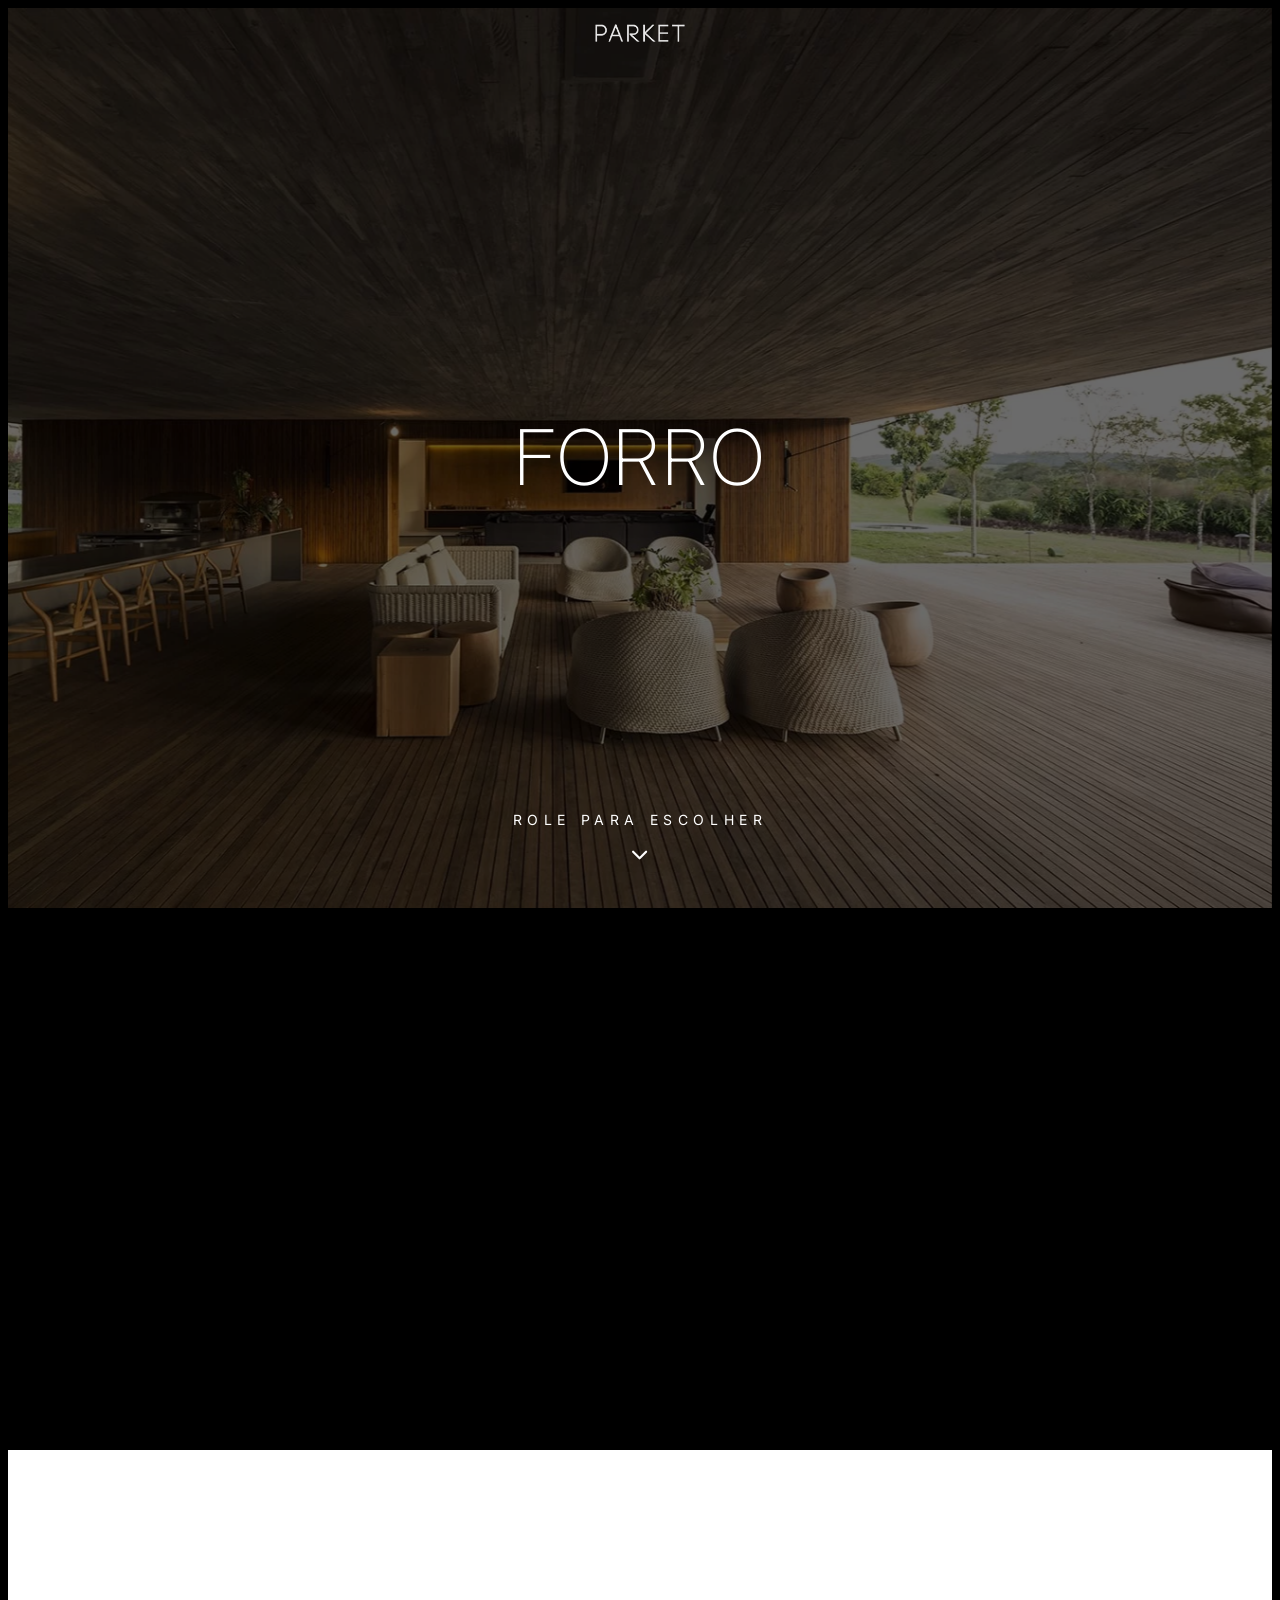
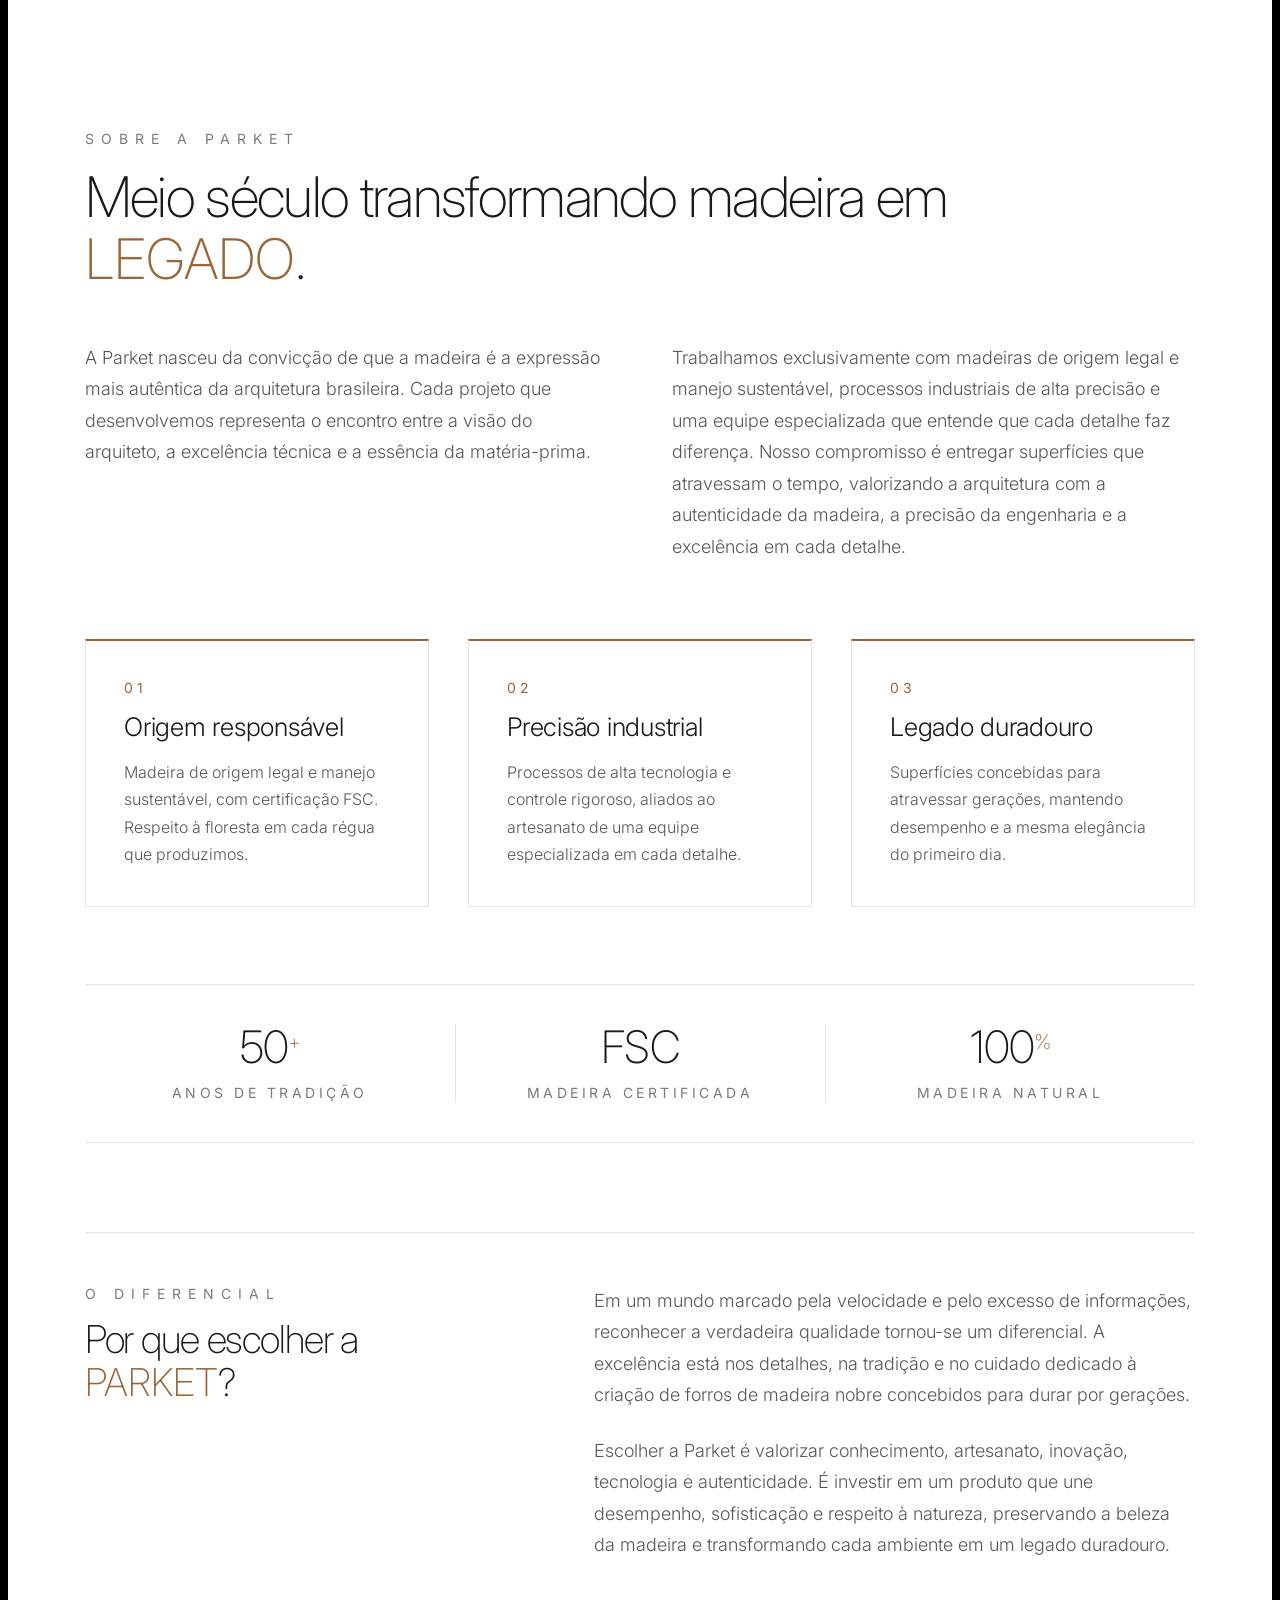
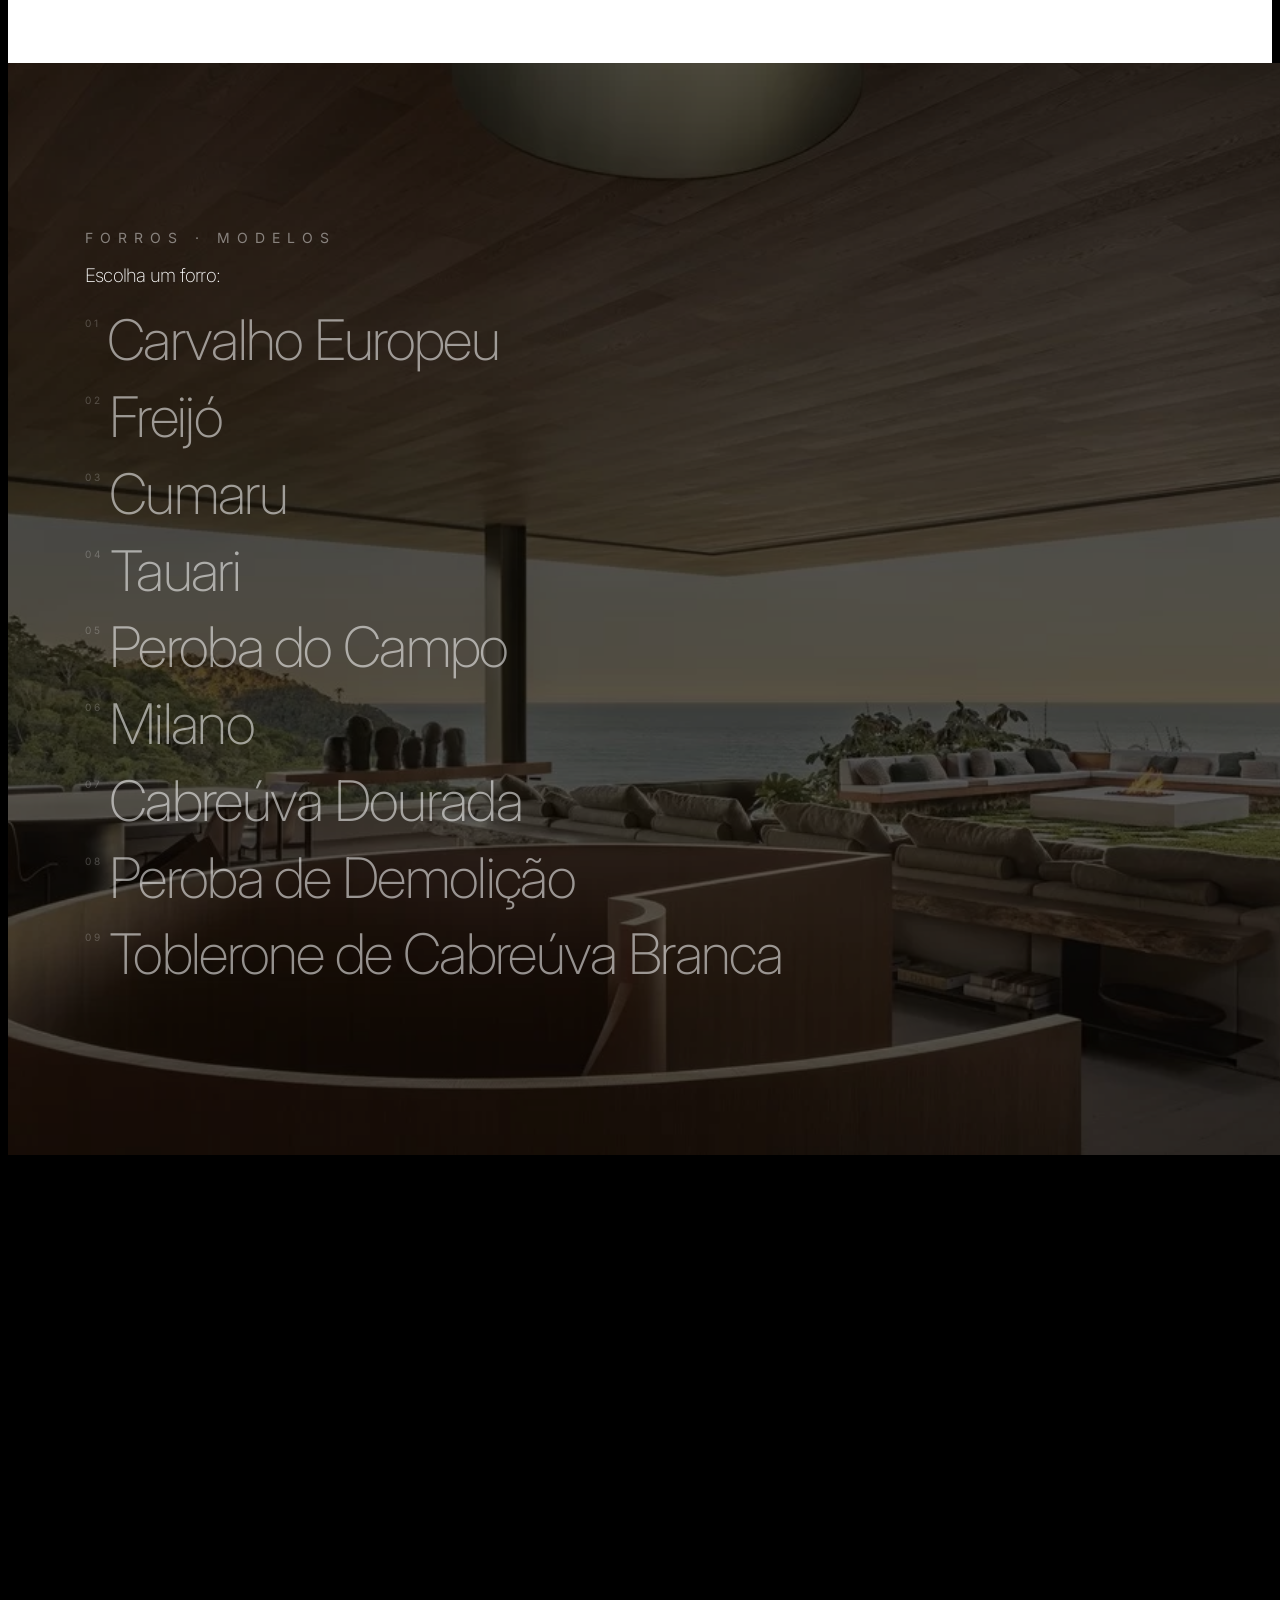
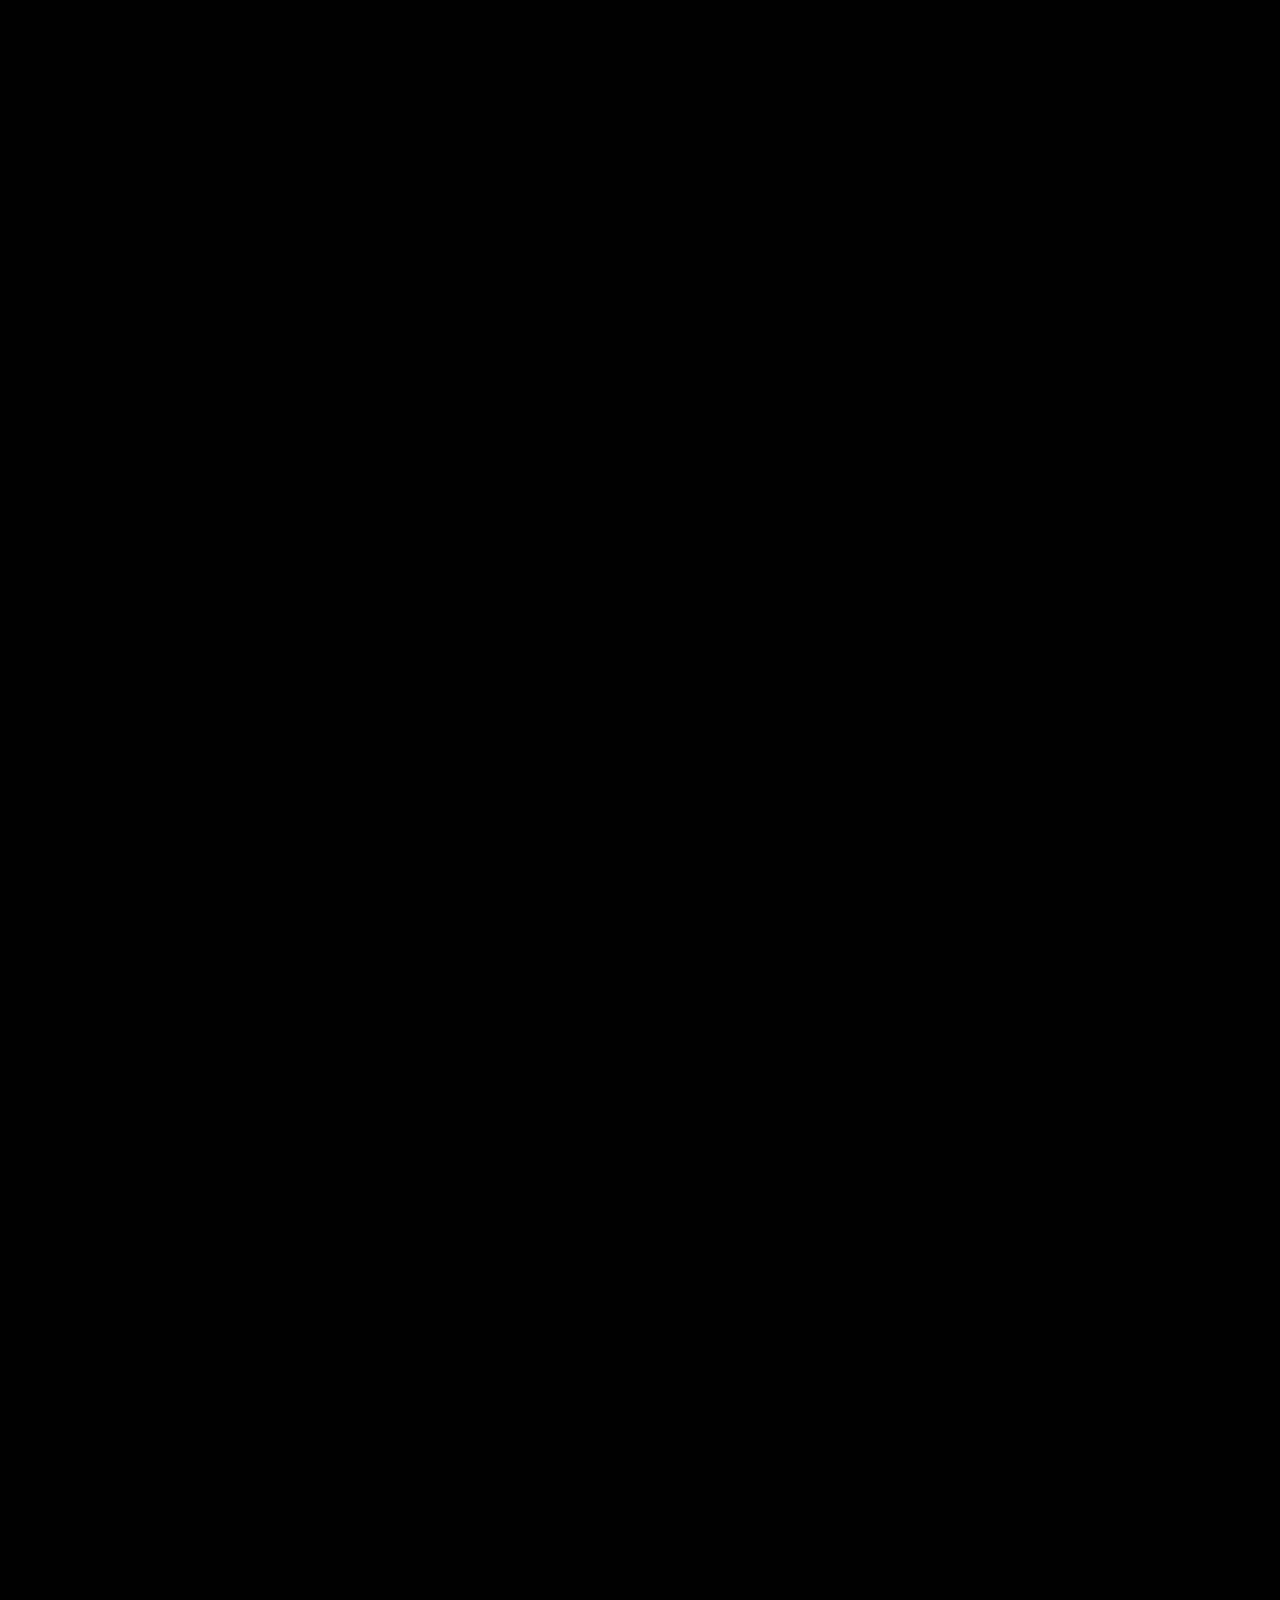
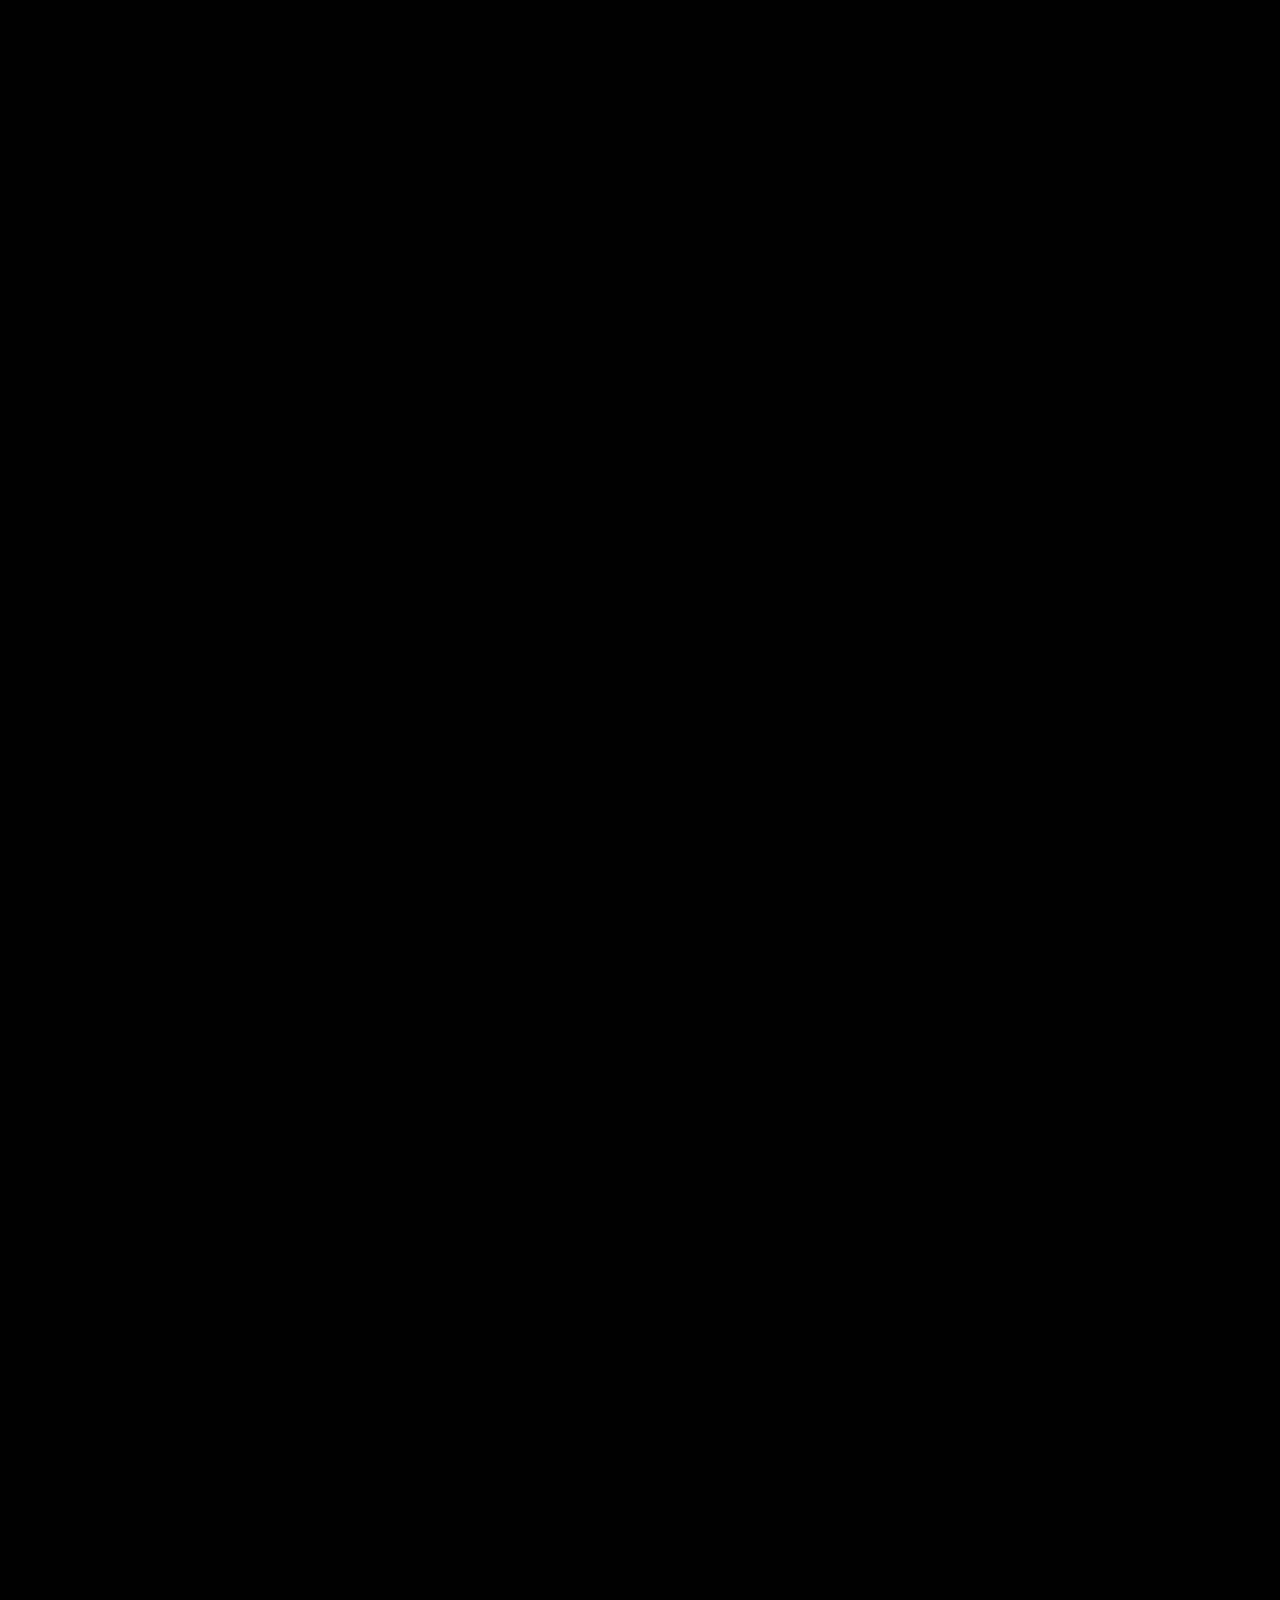
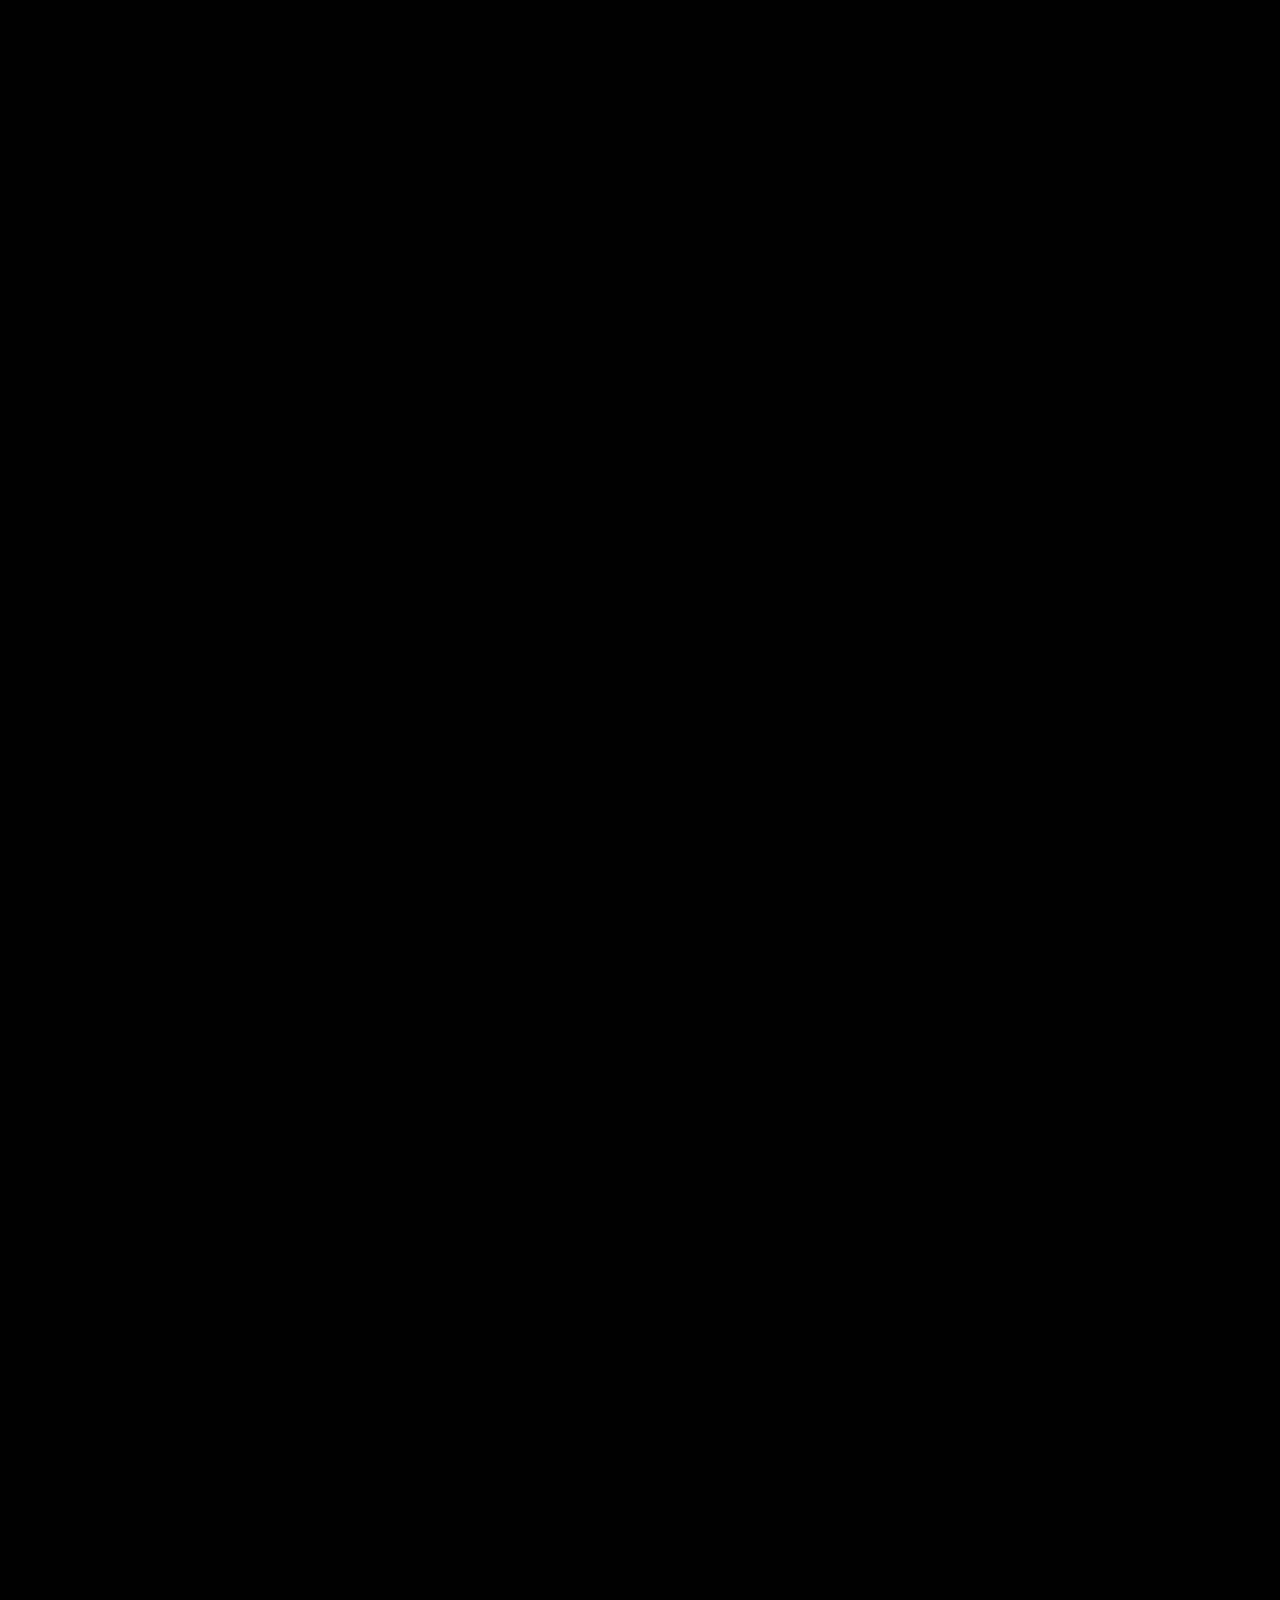
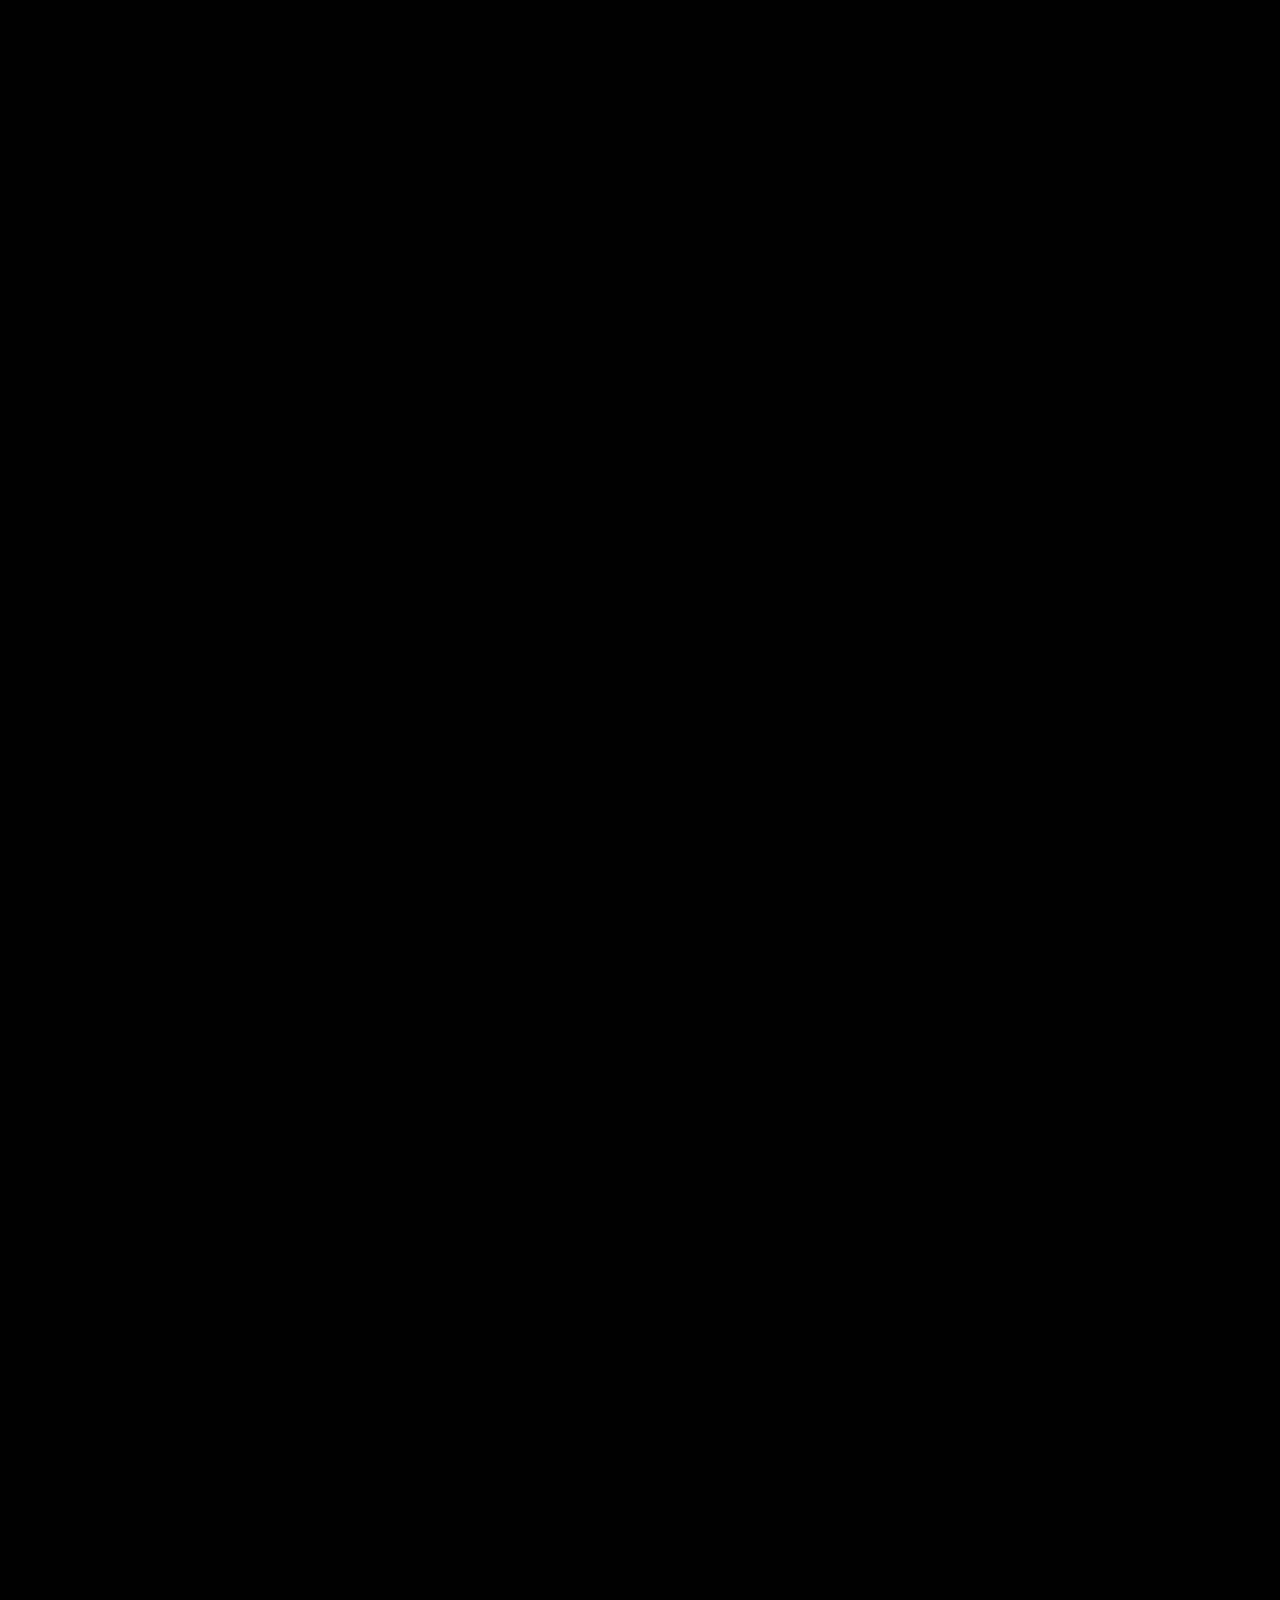
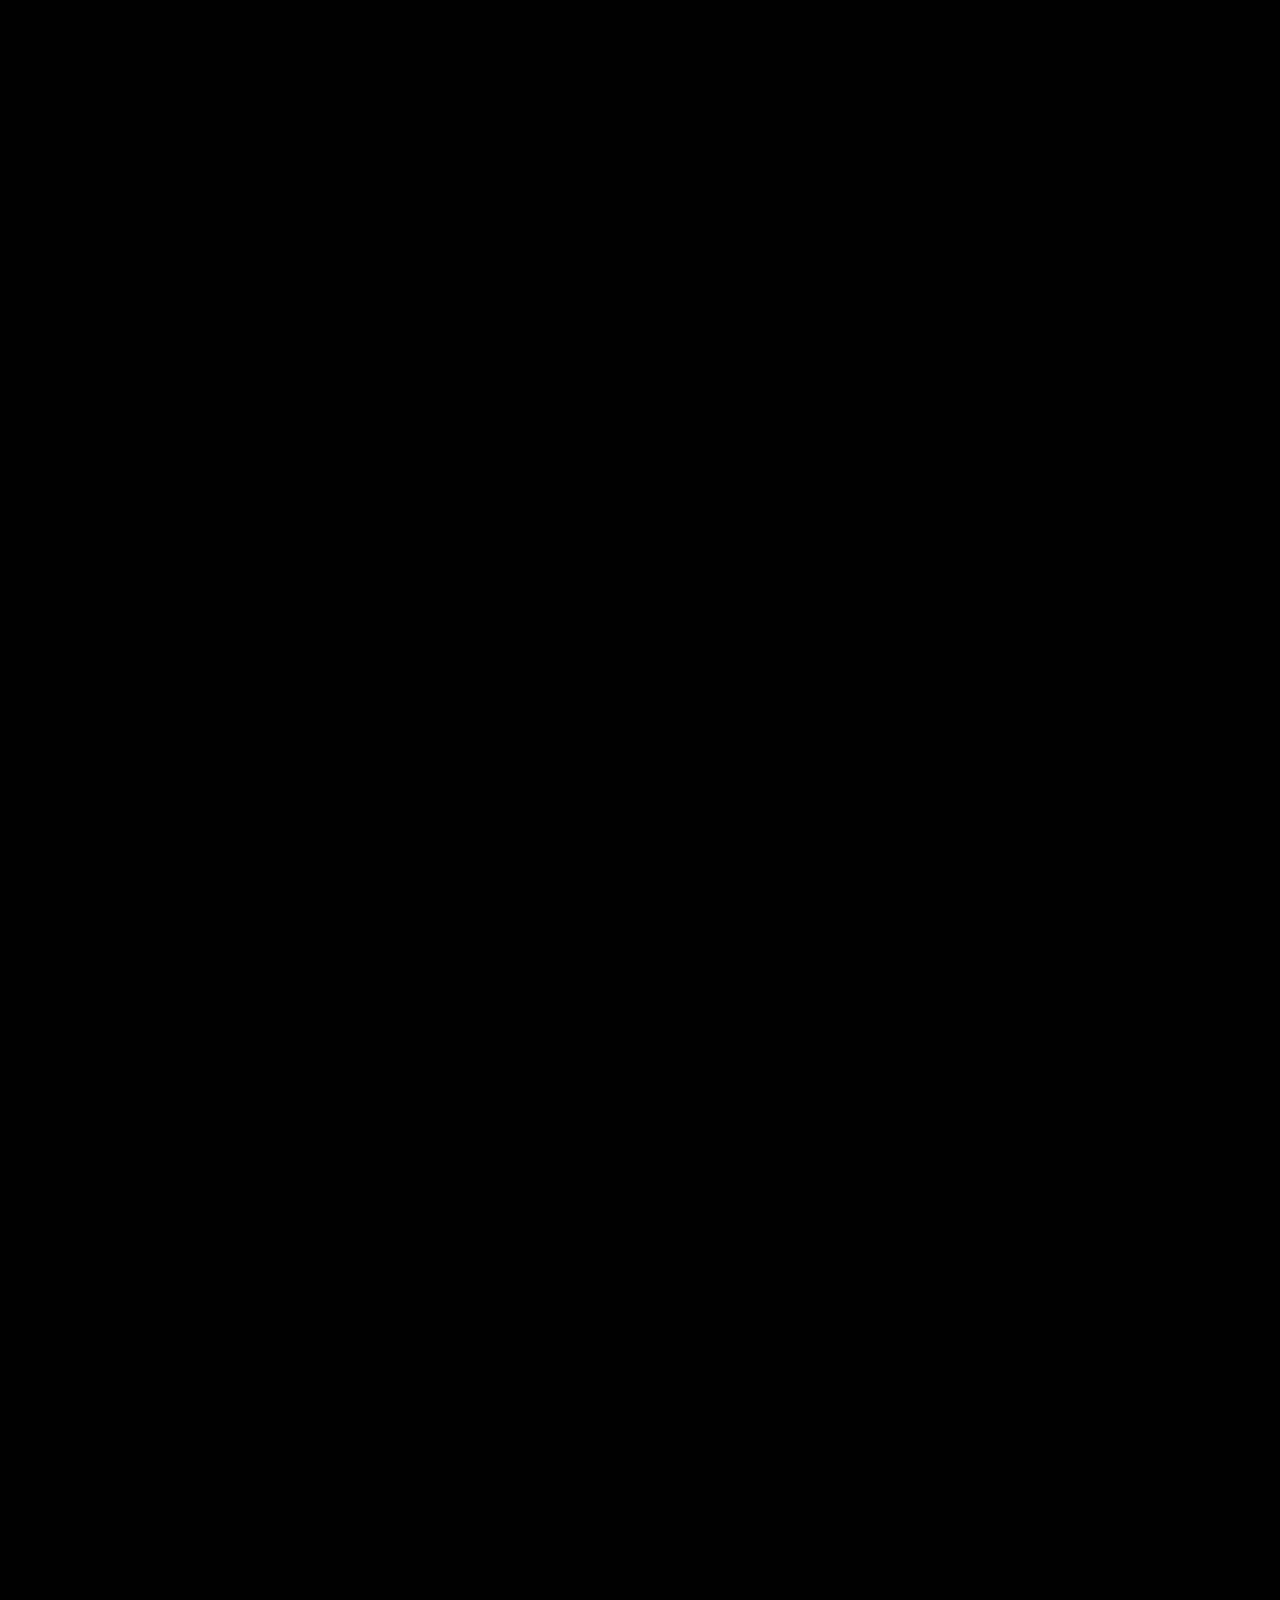
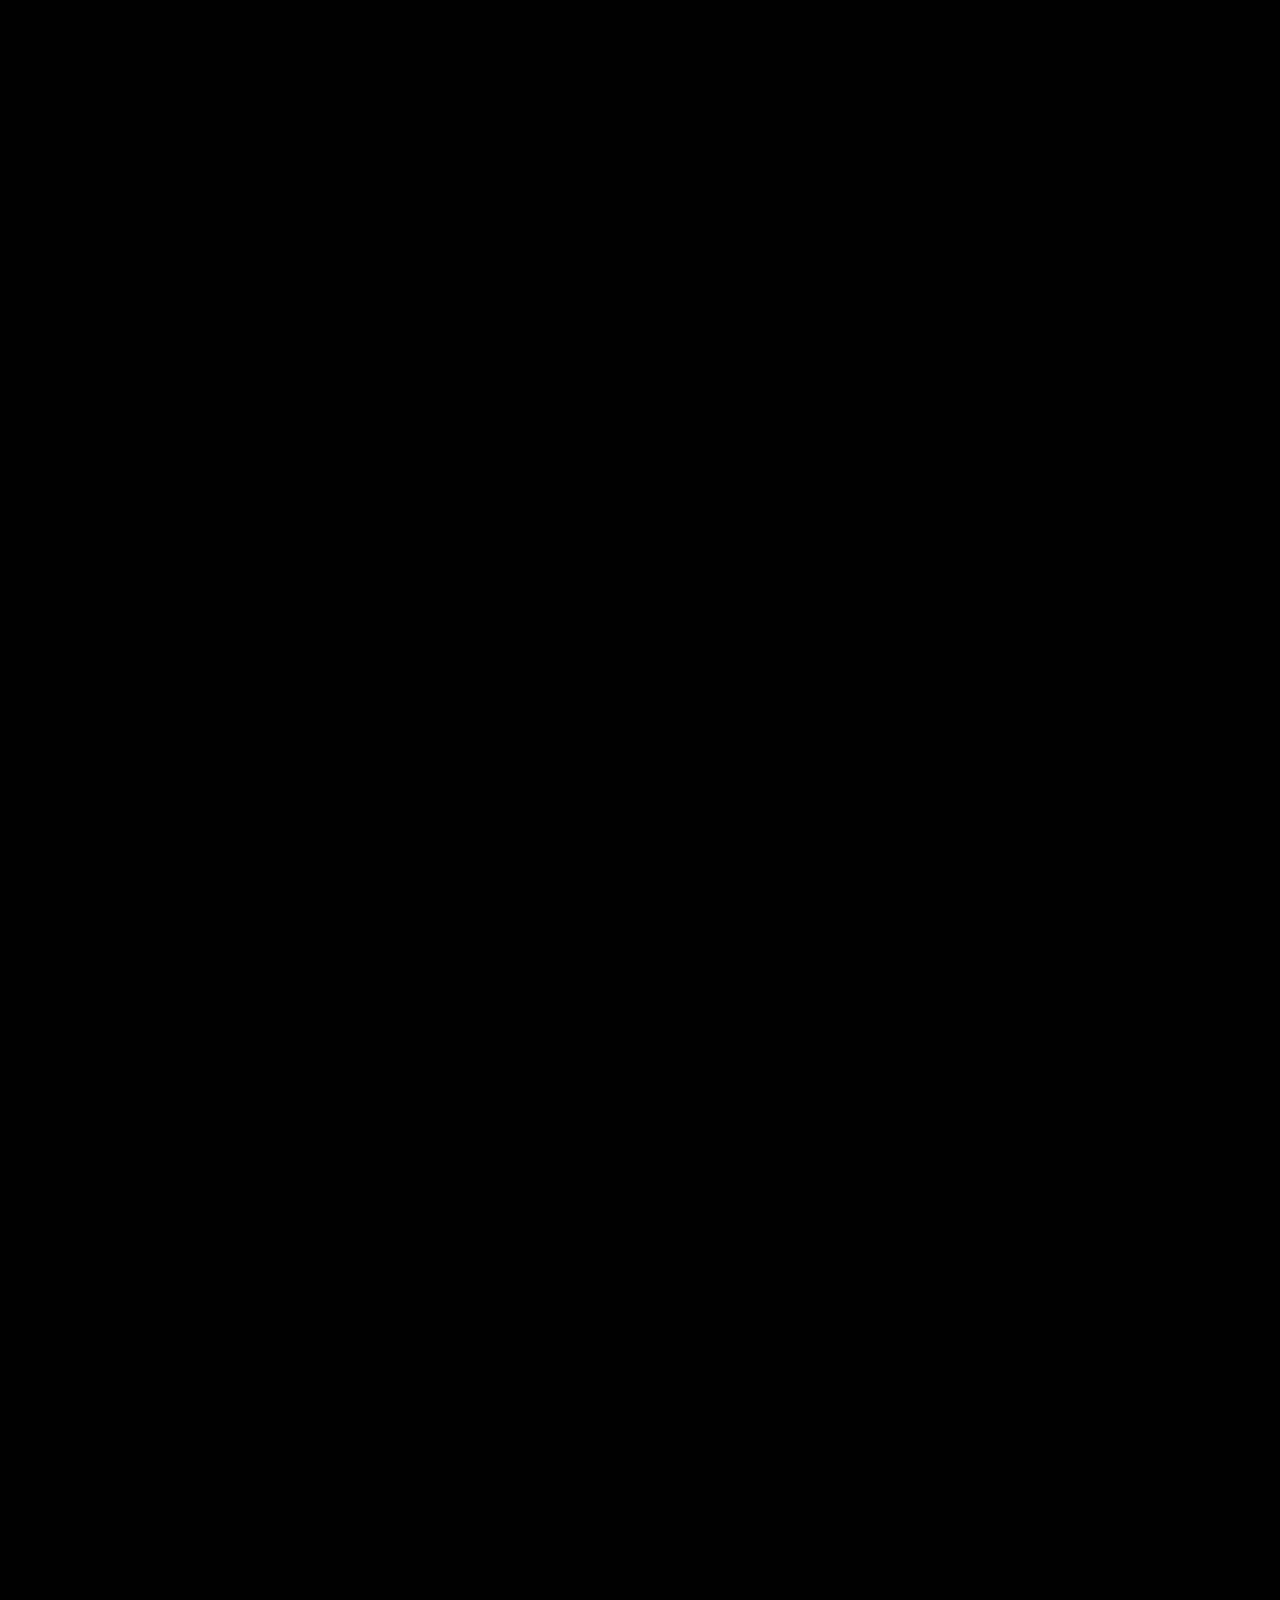
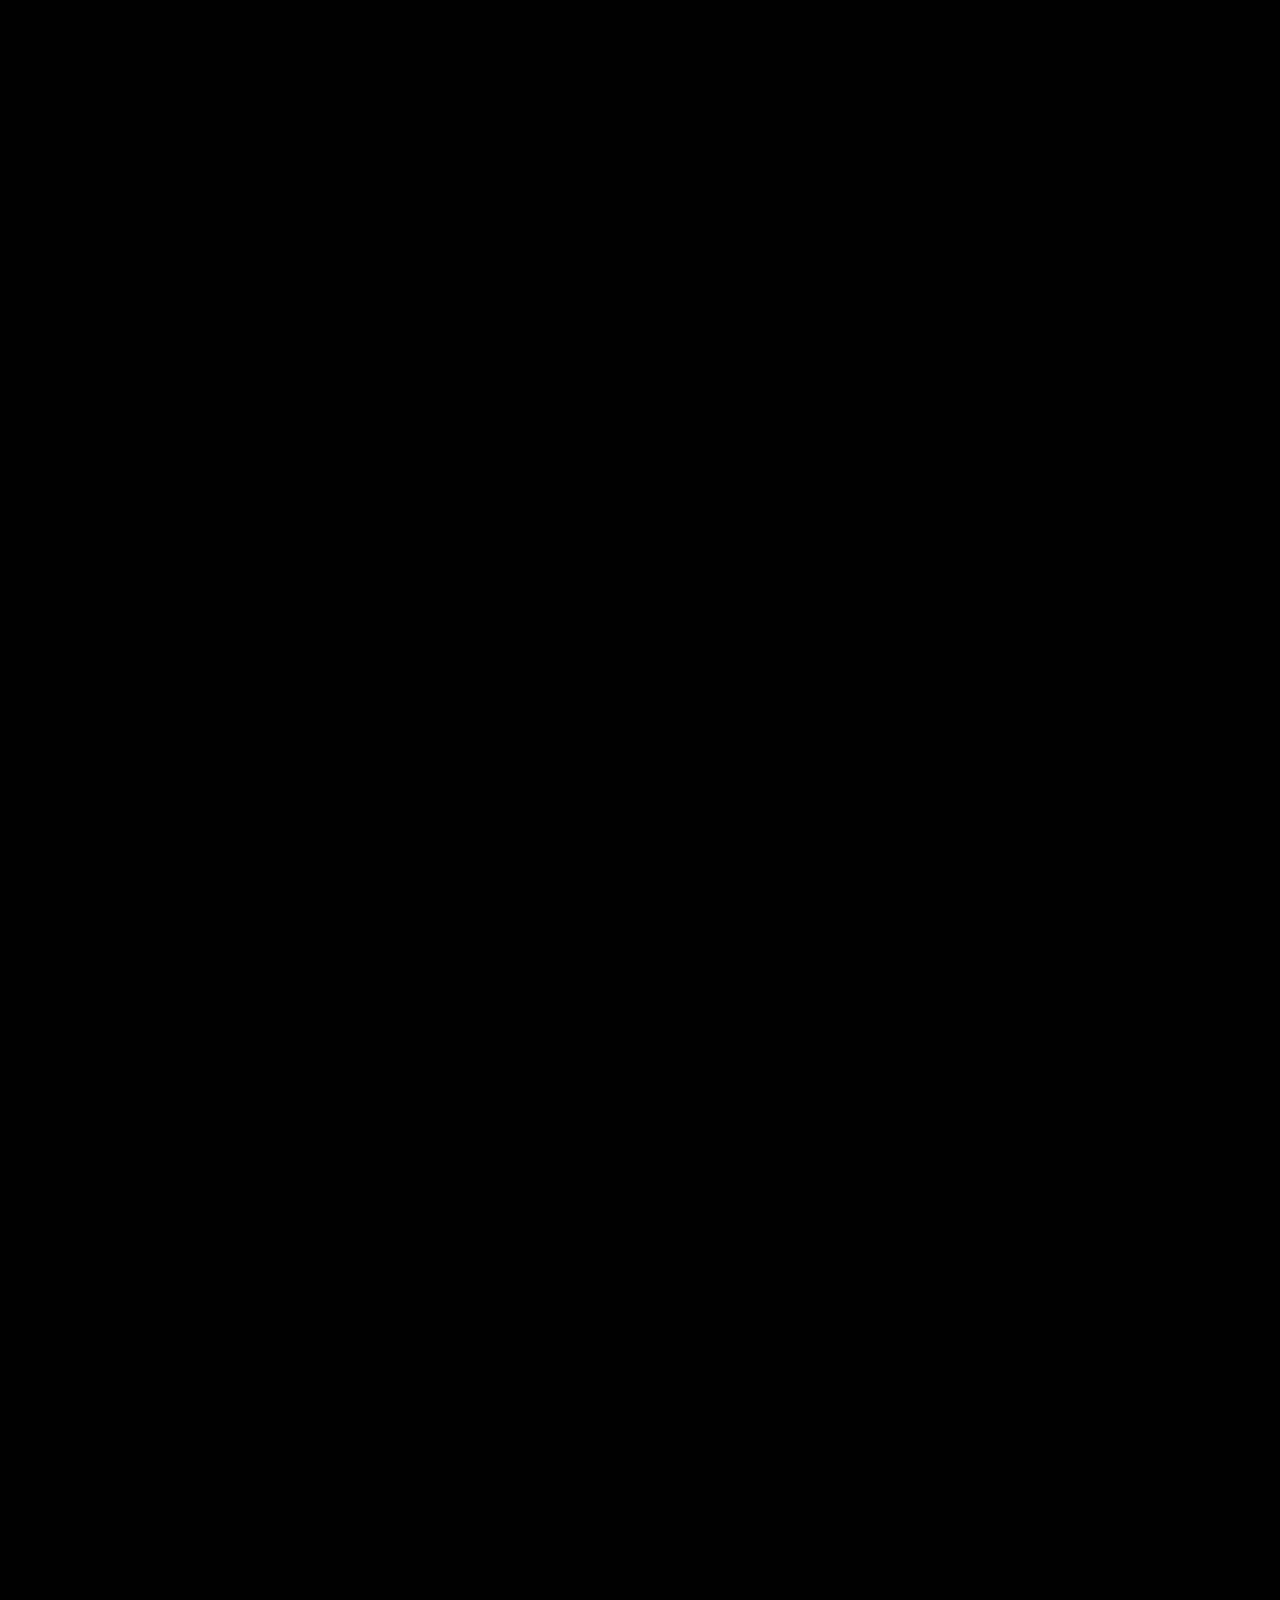
==== index.html @ ebd5cd4a "Destaque no fecho da seção de madeiras Envolve o parágrafo de fecho num bloco com fundo quente e fil" ====
<!DOCTYPE html>
<html class="dark" lang="pt-BR">

<head>
  <meta charset="utf-8">
  <meta content="width=device-width, initial-scale=1.0" name="viewport">
  <title>Parket — Forros</title>
  <link rel="preconnect" href="https://fonts.googleapis.com">
  <link rel="preconnect" href="https://fonts.gstatic.com" crossorigin>

  <link rel="preload" as="image" href="autoload/Hero.webp" fetchpriority="high">
  <script src="https://cdn.tailwindcss.com?plugins=forms,container-queries"></script>
  <link href="https://fonts.googleapis.com/css2?family=Inter:wght@200;300;400;500;600&family=Material+Symbols+Outlined:opsz,wght,FILL,GRAD@24,400,0,0&icon_names=arrow_back,arrow_upward,chevron_left,chevron_right,close,search&display=swap" rel="stylesheet">
  <script src="assets/js/components.js"></script>
  <parket-seo is-main></parket-seo>
  <script>
    tailwind.config = {
      darkMode: "class",
      theme: {
        extend: {
          borderRadius: { "DEFAULT": "0", "lg": "0", "xl": "0", "full": "9999px" },
          colors: { "surface": "#131313", "background": "#000000", "primary": "#ffffff" },
          fontFamily: { "headline": ["Inter"], "body": ["Inter"], "label": ["Inter"] }
        }
      }
    }
  </script>
  <link rel="stylesheet" href="catalogo.css?v=4">
  <link rel="stylesheet" href="index.css?v=47">
</head>

<body class="antialiased selection:bg-white selection:text-black">

  <parket-nav return-url="index.html" return-text=""></parket-nav>

  <!-- Nav bar fixa transparente -->
  <header class="topbar">

    <a href="#" class="topbar-logo-link" aria-label="Parket">
      <img decoding="async" src="logo-parket.webp" alt="Parket" class="topbar-logo">
    </a>
  </header>

  <!-- Menu de coleções (aberto pelo hambúrguer) -->


  <!-- Side index (right) -->
  <nav id="side-index" class="side-index" aria-label="Índice"></nav>

  <!-- Floating actions -->
  <button id="back-to-top" class="floating-action" type="button" aria-label="Voltar ao topo">
    <span class="material-symbols-outlined">arrow_upward</span>
  </button>

  <!-- ─── HERO · imagem full-bleed que desliza para o lado revelando o título ─── -->
  <section id="hero-viewport" class="hero-split">
    <div id="hero-sticky">
      <div id="hero-bg" class="hero-media" style="background-image: url('autoload/Hero.webp');"></div>
      <span class="hero-wordmark" aria-hidden="true">forro</span>
      <div id="hero-content" class="hero-copy">
        <span class="hero-eyebrow">Coleção 2026</span>
        <h1 class="hero-title">A madeira que<br>atravessa <span class="accent">gerações</span>.</h1>
      </div>
      <div class="hero-scroll-hint">
        <span class="hero-scroll-label">Role para escolher</span>
        <span class="hero-scroll-arrow" aria-hidden="true">
          <svg viewBox="0 0 24 24"><path d="M6 9l6 6 6-6" /></svg>
        </span>
      </div>
    </div>
  </section>

  <!-- ══════════ SOBRE + PORQUE · seção única sobre o tronco (anéis) ══════════ -->
  <section id="sobre" aria-label="Sobre a Parket">
    <div class="sobre-wrap">

      <header class="sobre-head fade">
        <span class="eyebrow">Sobre a Parket</span>
        <h2 class="sobre-title">
          Meio século transformando madeira em <span class="accent">legado</span>.
        </h2>
      </header>

      <div class="sobre-intro">
        <p class="corpo-text fade">
          A Parket nasceu da convicção de que a madeira é a expressão mais autêntica da arquitetura brasileira.
          Cada projeto que desenvolvemos representa o encontro entre a visão do arquiteto, a excelência técnica
          e a essência da matéria-prima.
        </p>
        <p class="corpo-text fade">
          Trabalhamos exclusivamente com madeiras de origem legal e manejo sustentável, processos industriais de
          alta precisão e uma equipe especializada que entende que cada detalhe faz diferença. Nosso compromisso é entregar superfícies que atravessam o tempo, valorizando a arquitetura com a autenticidade da madeira, a precisão da engenharia e a excelência em cada detalhe.
        </p>
      </div>

      <div class="sobre-pilares">
        <article class="sobre-pilar fade">
          <span class="sobre-pilar-num">01</span>
          <h3 class="sobre-pilar-title">Origem responsável</h3>
          <p>Madeira de origem legal e manejo sustentável, com certificação FSC. Respeito à floresta em cada régua
            que produzimos.</p>
        </article>
        <article class="sobre-pilar fade" style="transition-delay:.08s">
          <span class="sobre-pilar-num">02</span>
          <h3 class="sobre-pilar-title">Precisão industrial</h3>
          <p>Processos de alta tecnologia e controle rigoroso, aliados ao artesanato de uma equipe especializada
            em cada detalhe.</p>
        </article>
        <article class="sobre-pilar fade" style="transition-delay:.16s">
          <span class="sobre-pilar-num">03</span>
          <h3 class="sobre-pilar-title">Legado duradouro</h3>
          <p>Superfícies concebidas para atravessar gerações, mantendo desempenho e a mesma elegância do
            primeiro dia.</p>
        </article>
      </div>

      <div class="sobre-stats fade" role="list">
        <div class="stat" role="listitem">
          <span class="stat-num">50<sup>+</sup></span>
          <span class="stat-label">anos de tradição</span>
        </div>
        <div class="stat" role="listitem">
          <span class="stat-num">FSC</span>
          <span class="stat-label">madeira certificada</span>
        </div>
        <div class="stat" role="listitem">
          <span class="stat-num">100<sup>%</sup></span>
          <span class="stat-label">madeira natural</span>
        </div>
      </div>

      <div class="porque-block">
        <div class="porque-head fade">
          <span class="eyebrow">O diferencial</span>
          <h2 class="porque-title">
            Por que escolher a <span translate="no" class="notranslate accent">Parket</span>?
          </h2>
        </div>
        <div class="porque-body">
          <p class="corpo-text fade">
            Em um mundo marcado pela velocidade e pelo excesso de informações, reconhecer a verdadeira qualidade
            tornou-se um diferencial. A excelência está nos detalhes, na tradição e no cuidado dedicado à criação
            de forros de madeira nobre concebidos para durar por gerações.
          </p>
          <p class="corpo-text fade" style="transition-delay:.08s">
            Escolher a <span translate="no" class="notranslate">Parket</span> é valorizar conhecimento, artesanato,
            inovação, tecnologia e autenticidade. É investir em um produto que une desempenho, sofisticação e respeito
            à natureza, preservando a beleza da madeira e transformando cada ambiente em um legado duradouro.
          </p>
        </div>
      </div>

    </div>
  </section>

  <!-- ─── ARVORE ─── -->

  <!-- ─── ESCOLHA UM PRODUTO ─── -->
  <section id="products-index" class="index-block">
    <div class="w-full max-w-screen-xl mx-auto">
      <span class="eyebrow block mb-10 fade-up">Índice</span>
      <h2 class="display-title text-[clamp(1.5rem,3vw,2.4rem)] mb-14 text-white/70 fade-up"
        style="transition-delay: 0.05s">
        Escolha um produto:
      </h2>
      <nav id="products-nav" class="index-list fade-up" style="transition-delay: 0.12s"></nav>
    </div>
  </section>

  <!-- ─── PRODUCT SECTIONS (injected) ─── -->
  <main id="products" class="relative z-10 bg-black"></main>
  <!-- ─── MADEIRAS · forro em madeira natural (régua 3D fechada e girável) ─── -->
  <section id="madeiras-tipos" data-screen-label="Madeira natural">
    <div class="mtipos-inner">
      <!-- topo: título + intro à esquerda, régua 3D à direita -->
      <div class="mtipos-top">
        <div class="mtipos-copy">
          <header class="mtipos-head fade-up">
            <span class="mtipos-eyebrow">Sobre as madeiras</span>
            <h2 class="mtipos-title">Forro em madeira natural
              <span class="mtipos-sub">A madeira como ela é</span>
            </h2>
          </header>

          <div class="mtipos-intro">
            <p class="fade-up">Nossos forros são feitos de madeira natural, em réguas de peça única. Nada de lâminas
              impressas ou revestimentos que imitam a madeira: o que se vê no teto é a própria árvore, com o desenho
              que ela levou décadas para formar.</p>
            <p class="fade-up" style="transition-delay:.06s">Além da beleza e da sensação de aconchego que a madeira
              proporciona, o forro é um elemento técnico da construção. Espécie, dimensão, acabamento e o modo de
              fixação são escolhidos junto com o projeto, para que o teto se comporte bem ao longo dos anos.</p>
            <p class="mtipos-lead fade-up" style="transition-delay:.12s">Uma só matéria-prima, trabalhada com precisão
              do corte à instalação.</p>
          </div>
        </div>

        <!-- régua 3D reaproveitada: fechada e arrastável com o mouse -->
        <div class="mtipos-3d fade-up">
          <div class="mtipos-stage" data-floor3d>
            <!-- Peça única, cuboide fechado. -->
            <div class="mtipos-stack" data-floor3d-stack>
              <div class="floor-face floor-top"></div>
              <div class="floor-face floor-bottom"></div>
              <div class="floor-face floor-edge floor-edge-f"></div>
              <div class="floor-face floor-edge floor-edge-l"></div>
              <div class="floor-face floor-edge floor-edge-r"></div>
              <!-- borda traseira fechada: mesmo corte de compensado das outras laterais -->
              <div class="floor-face floor-edge floor-edge-b"></div>
            </div>
            <div class="mtipos-shadow" data-floor3d-shadow></div>
          </div>
          <p class="mtipos-3d-hint">
            <svg viewBox="0 0 40 12" aria-hidden="true">
              <path d="M6 6h28M6 6l4-4M6 6l4 4M34 6l-4-4M34 6l-4 4" />
            </svg>
            <span>Arraste para girar a régua</span>
          </p>
        </div>
      </div>

      <div class="mtipos-atributos">

        <article class="mtipos-atr fade-up">
          <span class="mtipos-atr-num">01</span>
          <h3 class="mtipos-atr-title">Peça única</h3>
          <p>Cada régua é uma só peça de madeira maciça, da superfície ao miolo. Sem lâminas, sem colagens aparentes,
            sem nada que imite a madeira.</p>
        </article>

        <article class="mtipos-atr fade-up" style="transition-delay:.08s">
          <span class="mtipos-atr-num">02</span>
          <h3 class="mtipos-atr-title">Veio natural</h3>
          <p>O desenho dos veios, os nós e a variação de tom vêm da própria árvore. Nenhuma régua é igual à outra, e é
            isso que dá vida ao plano do teto.</p>
        </article>

        <article class="mtipos-atr fade-up" style="transition-delay:.16s">
          <span class="mtipos-atr-num">03</span>
          <h3 class="mtipos-atr-title">Madeira viva</h3>
          <p>A madeira responde à umidade e à temperatura. O assentamento prevê esse movimento, com frestas calculadas
            e ventilação atrás do forro.</p>
        </article>

      </div>
      <!-- Fecho da seção, em bloco destacado -->
      <div class="mtipos-fecho fade-up">
        <p class="mtipos-outro">O resultado é um teto com a presença e o calor que só a madeira natural tem,
          envelhecendo junto com o ambiente e ganhando caráter a cada ano.</p>
      </div>

      <!-- Bloco final: como a madeira reage -->
      <div class="mtipos-react">
        <div class="mtipos-react-head fade-up">
          <span class="mtipos-eyebrow">Reação da madeira à umidade e à temperatura</span>
          <h3 class="mtipos-react-title">Como o forro de madeira reage?</h3>
        </div>
        <div class="mtipos-react-body">
          <p class="fade-up">A madeira é um elemento vivo e, como tal, sensível, reagindo constantemente ao ambiente ao
            seu redor. É especialmente sensível às variações de umidade e, até certo ponto, adapta-se, ajustando-se de
            forma lenta e quase imperceptível por meio de uma série de movimentos que, ao longo do tempo, alteram suas
            dimensões.</p>
          <p class="fade-up" style="transition-delay:.06s">É fácil perceber como essa resposta natural pode representar
            um desafio quando utilizada em forros, que estão regularmente sujeitos a grandes variações de temperatura em
            superfícies extensas, além da presença frequente de umidade — sobretudo em áreas cobertas e varandas.</p>
          <p class="fade-up" style="transition-delay:.12s">Por isso o projeto do forro trabalha com esse comportamento,
            e não contra ele: a espécie é escolhida conforme o ambiente e o assentamento prevê frestas e ventilação
            para acomodar o movimento natural da madeira. Bem executado, o forro se estabiliza e segue íntegro por
            décadas.</p>
        </div>
      </div>
    </div>
  </section>

  <!-- ─── TEXTURAS · réguas que trocam com o scroll ─── -->
  <section data-screen-label="Texturas" id="texturas" class="texturas-scroll" aria-label="Texturas das espécies">
    <div class="texturas-stage">
      <div class="texturas-copy">
        <span class="texturas-eyebrow">Texturas</span>
        <h2 class="texturas-nome" id="texturas-nome" aria-live="polite">&nbsp;</h2>
        <p class="texturas-frase" id="texturas-desc" aria-live="polite">&nbsp;</p>
        <p class="texturas-contador"><span id="texturas-atual">01</span><span class="texturas-sep">/</span><span
            id="texturas-total">05</span></p>
      </div>
      <div class="texturas-palco">
        <button class="texturas-seta texturas-seta--prev" type="button" data-dir="-1" aria-label="Textura anterior">
          <svg viewBox="0 0 24 24" aria-hidden="true"><path d="M15 4 7 12l8 8" /></svg>
        </button>
        <div class="texturas-regua" id="texturas-regua" aria-hidden="true"></div>
        <button class="texturas-seta texturas-seta--next" type="button" data-dir="1" aria-label="Próxima textura">
          <svg viewBox="0 0 24 24" aria-hidden="true"><path d="M9 4l8 8-8 8" /></svg>
        </button>
        <p class="texturas-dica" aria-hidden="true">
          <span class="texturas-dica-icone">
            <svg viewBox="0 0 40 12" aria-hidden="true">
              <path d="M6 6h28M6 6l4-4M6 6l4 4M34 6l-4-4M34 6l-4 4" />
            </svg>
          </span>
          <span>Deslize para os lados</span>
        </p>
      </div>
      <div class="texturas-trilha" aria-hidden="true"><span id="texturas-trilha-fill"></span></div>
    </div>
  </section>

  <!-- ─── GUIA TÉCNICO (oculto temporariamente — reativar removendo o atributo hidden) ─── -->
  <section hidden class="relative z-20 bg-black text-white">
    <div class="px-12 max-w-screen-2xl mx-auto pt-32 pb-32">
      <div class="border-t border-white/10 pt-16">
        <span class="eyebrow block mb-6">Guia Técnico</span>
        <h2 class="display-title text-[clamp(2.5rem,4vw,5rem)] mb-20 max-w-3xl">Madeira, um material vivo</h2>

        <div class="grid grid-cols-1 md:grid-cols-2 gap-x-20 gap-y-20">
          <div class="flex flex-col gap-20">
            <div class="fade-up">
              <div class="w-fit">
                <div class="flex items-center gap-2 mb-6">
                  <div class="w-[40.8px] h-[40.8px] md:w-12 md:h-12 rounded-full border border-white/10"
                    style="background:#3a2414;"></div>
                  <div class="w-[40.8px] h-[40.8px] md:w-12 md:h-12 rounded-full border border-white/10"
                    style="background:#5c3a22;"></div>
                  <div class="w-[40.8px] h-[40.8px] md:w-12 md:h-12 rounded-full border border-white/10"
                    style="background:#7d5536;"></div>
                  <div class="w-[40.8px] h-[40.8px] md:w-12 md:h-12 rounded-full border border-white/10"
                    style="background:#9a7758;"></div>
                  <div class="w-[40.8px] h-[40.8px] md:w-12 md:h-12 rounded-full border border-white/10"
                    style="background:#b69c82;"></div>
                  <div class="w-[40.8px] h-[40.8px] md:w-12 md:h-12 rounded-full border border-white/10"
                    style="background:#d0bba5;"></div>
                  <div class="w-[40.8px] h-[40.8px] md:w-12 md:h-12 rounded-full border border-white/10"
                    style="background:#ead8c3;"></div>
                </div>
                <div
                  class="flex items-center justify-between text-[8.5px] md:text-[10px] uppercase tracking-[0.3em] text-white/40">
                  <span>Escuro</span><span>Claro</span>
                </div>
              </div>
            </div>

            <div class="fade-up">
              <h3 class="font-label uppercase tracking-[0.3em] text-[10px] text-white/50 mb-6 flex items-center gap-2">
                <span class="w-1 h-1 bg-white/50 rounded-full"></span> Cor
              </h3>
              <div class="text-white/50 text-sm font-light leading-relaxed space-y-4 max-w-xl">
                <p>A cor da madeira vem dos extrativos que ela contém. A exposição ao ar e à luz modifica esses
                  extrativos, transformando a cor original do forro ao longo do tempo. Espécies tropicais, por
                  conterem mais extrativos, evoluem para marrons mais escuros.</p>
                <p>Iroko e Parket apresentam as mudanças mais intensas — tábuas originalmente semelhantes podem assumir
                  tonalidades distintas. O Teak varia bastante no início mas se uniformiza com o tempo; o Wengé mantém
                  boa estabilidade de cor.</p>
                <p>Com a luz, a madeira tende ao amarelo, mesmo em acabamentos pigmentados. Exposição solar direta e
                  intensa pode causar descoloração — recomenda-se o uso de cortinas ou filmes UV nos vidros.</p>
              </div>
            </div>

            <div class="fade-up">
              <h3 class="font-label uppercase tracking-[0.3em] text-[10px] text-white/50 mb-6 flex items-center gap-2">
                <span class="w-1 h-1 bg-white/50 rounded-full"></span> Grão Prateado
              </h3>
              <div class="text-white/50 text-sm font-light leading-relaxed space-y-4 max-w-xl">
                <p>Tábuas cortadas em seção radial do tronco apresentam grão reto e reflexos iridescentes — o chamado
                  grão prateado, historicamente valorizado como indicador de qualidade e prestígio.</p>
                <p>A madeira é um material vivo, influenciado por luz, temperatura, umidade e uso. Além da estética, o
                  grão prateado indica melhor desempenho técnico: estabilidade dimensional e impermeabilidade.</p>
              </div>
            </div>
          </div>

          <div class="flex flex-col gap-20">
            <div class="fade-up">
              <h3 class="font-label uppercase tracking-[0.3em] text-[10px] text-white/50 mb-6 flex items-center gap-2">
                <span class="w-1 h-1 bg-white/50 rounded-full"></span> Amostras
              </h3>
              <div class="text-white/50 text-sm font-light leading-relaxed space-y-4 max-w-xl">
                <p>A madeira é um material natural e variegado: cada peça é única. Amostras compostas por poucas tábuas
                  fornecem apenas uma ideia geral do forro, sem representar fielmente todas as nuances e veios.</p>
                <p>A cor muda com o tempo por exposição à luz e ao ar — um forro recém-instalado pode ter aparência
                  diferente de uma amostra já exposta.</p>
              </div>
            </div>

            <div class="fade-up p-10 flex flex-col items-center"
              style="background: rgba(255,255,255,0.03); border: 1px solid rgba(255,255,255,0.08);">
              <div class="flex items-center gap-12 mb-4 text-2xl">
                <span>☀️</span><span>🌧️</span>
              </div>
              <div class="flex items-center gap-4 w-full">
                <span
                  class="text-[10px] uppercase tracking-[0.3em] text-white/50 whitespace-nowrap">Clima<br>Seco</span>
                <svg class="w-2.5 h-2.5 text-white/40 flex-shrink-0" viewBox="0 0 10 10" fill="currentColor">
                  <polygon points="8,1 8,9 2,5" />
                </svg>
                <div class="flex-1 h-12"
                  style="background: linear-gradient(to right, #b98862 0%, #d9ab87 50%, #b98862 100%); clip-path: polygon(0 30%, 100% 10%, 100% 90%, 0 70%);">
                </div>
                <svg class="w-2.5 h-2.5 text-white/40 flex-shrink-0" viewBox="0 0 10 10" fill="currentColor">
                  <polygon points="2,1 2,9 8,5" />
                </svg>
                <span
                  class="text-[10px] uppercase tracking-[0.3em] text-white/50 whitespace-nowrap">Clima<br>Úmido</span>
              </div>
              <div class="mt-4 text-[10px] uppercase tracking-[0.3em] text-white/50 flex items-center gap-2">
                <svg class="w-2 h-2" viewBox="0 0 10 10" fill="currentColor">
                  <polygon points="1,2 9,2 5,8" />
                </svg>
                Retração / Dilatação
                <svg class="w-2 h-2" viewBox="0 0 10 10" fill="currentColor">
                  <polygon points="5,2 9,8 1,8" />
                </svg>
              </div>
            </div>

            <div class="fade-up">
              <h3 class="font-label uppercase tracking-[0.3em] text-[10px] text-white/50 mb-6 flex items-center gap-2">
                <span class="w-1 h-1 bg-white/50 rounded-full"></span> Condições Climáticas
              </h3>
              <div class="text-white/50 text-sm font-light leading-relaxed space-y-4 max-w-xl">
                <p>A madeira dilata e retrai conforme umidade e temperatura. O ideal é manter o ar entre 15°C e 30°C e a
                  umidade relativa entre 45% e 65% — faixa também ideal para as pessoas — durante e após a instalação.
                </p>
                <p>No inverno pode ser necessário umidificar o ar. Em forros instalados sob laje exposta ao sol ou
                  próximos a fontes de calor, evite que a superfície ultrapasse 27°C.</p>
                <p>Produtos Parket com suporte de compensado de bétula (ver Especificações Técnicas) toleram condições
                  mais severas — umidade a partir de 30% e superfície até 29°C — mantendo a integridade.</p>
              </div>
            </div>
          </div>
        </div>
      </div>
    </div>
  </section>

  <!-- ─── FOOTER ─── -->
  <footer class="site-footer" role="contentinfo">
    <div class="footer-inner">

      <div class="footer-top">
        <div class="footer-brand">
          <img decoding="async" src="logo-parket.webp" alt="Parket" class="footer-logo" loading="lazy">
          <p class="footer-tagline">
            Meio século transformando madeira em legado. Pisos, forros, painéis,
            escadas e portas em madeira nobre de manejo responsável.
          </p>
          <ul class="footer-seals">
            <li>FSC · Madeira certificada</li>
            <li>100% madeira natural</li>
          </ul>
          <a class="footer-site" href="https://parket.com.br" target="_blank" rel="noopener">parket.com.br</a>
        </div>

        <nav class="footer-nav" aria-label="Rodapé">
          <div class="footer-col">
            <h2 class="footer-col-title">Navegue</h2>
            <ul>
              <li><a href="#sobre">Sobre a Parket</a></li>

              <li><a href="#texturas">Texturas</a></li>
            </ul>
          </div>

          <div class="footer-col">
            <h2 class="footer-col-title">Coleção</h2>
            <ul>

              <li><a href="#produto-forros">Forros</a></li>

            </ul>
          </div>
        </nav>
      </div>

      <div class="footer-bottom">
        <span class="footer-copy">© <span id="footer-year">2026</span> <span translate="no"
            class="notranslate">Parket</span>. Todos os direitos reservados.</span>
        <span class="footer-meta">Catálogo Coleção 2026 · São Paulo, Brasil</span>
      </div>

    </div>
  </footer>

  <!-- ─── Lightbox ─── -->
  <div id="lightbox">
    <button class="lb-btn lb-close" onclick="closeLightbox()"><span
        class="material-symbols-outlined">close</span></button>
    <button class="lb-btn lb-prev" onclick="lbPrev()"><span
        class="material-symbols-outlined">chevron_left</span></button>
    <img decoding="async" id="lightbox-img" src="" alt="Zoom">
    <button class="lb-btn lb-next" onclick="lbNext()"><span
        class="material-symbols-outlined">chevron_right</span></button>
  </div>

  <script>
    window.PARKET_FILTER = 'forros';
    document.getElementById('footer-year').textContent = new Date().getFullYear();
  </script>
  <script defer src="index.js?v=14"></script>
  <script defer src="catalogo.js?v=12"></script>
</body>

</html>
---- catalogo.css ----
/* ═══════════════════════════════════════════════════════════
       PARKET DESIGN SYSTEM — tokens (fonte: #PARKET DESIGN SYSTEM)
       Paleta: madeira → branco → preto → cinza → destaque
       Tipografia: Inter fina (display) + Inter (interface)
       Escala: 72/56/42/32/24/20/18/16/14 · espaçamento múltiplo de 8
       Movimento: 0.6s cubic-bezier(.22,.61,.36,1)
       ═══════════════════════════════════════════════════════════ */
    :root {
      --scroll-progress: 0;

      /* Paleta */
      --preto: #000000;
      --branco: #ffffff;
      --madeira: #c0bda6;
      --branco-95: rgba(255,255,255,0.95);
      --branco-72: rgba(255,255,255,0.72);
      --branco-55: rgba(255,255,255,0.55);
      --branco-40: rgba(255,255,255,0.40);
      --branco-10: rgba(255,255,255,0.10);

      /* Tipografia */
      --font-display: 'Inter', sans-serif;
      --font-body: 'Inter', sans-serif;

      /* Escala tipográfica */
      --text-display: 72px;
      --text-h1: 56px;
      --text-h2: 42px;
      --text-h3: 32px;
      --text-h4: 24px;
      --text-body-lg: 20px;
      --text-body: 18px;
      --text-small: 16px;
      --text-caption: 14px;

      /* Movimento */
      --ease: cubic-bezier(.22,.61,.36,1);
      --dur: 0.6s;
      --dur-btn: 0.35s;

      /* Grid */
      --container: 1400px;
    }

    html { scroll-behavior: smooth; }

    body {
      background-color: var(--preto);
      color: var(--branco);
      font-family: var(--font-body);
      overflow-x: hidden;
    }

    parket-nav > nav { display: none !important; }

    /* ── Nav bar fixa transparente (sem faixa) ── */
    .topbar {
      position: fixed;
      top: 0;
      left: 0;
      right: 0;
      z-index: 140;
      display: flex;
      align-items: center;
      justify-content: center;
      padding: 1.5rem 6vw;
      background: transparent;
      pointer-events: none;
    }
    .topbar > * { pointer-events: auto; }
    /* Hambúrguer (canto direito da navbar) */
    .menu-toggle {
      position: absolute;
      right: calc(6vw - 8px);
      top: 50%;
      transform: translateY(-50%);
      width: 48px;
      height: 48px;
      box-sizing: border-box;
      display: flex;
      flex-direction: column;
      justify-content: center;
      gap: 6px;
      background: transparent;
      border: 0;
      cursor: pointer;
      padding: 13px 9px;
      z-index: 160;
    }
    .menu-toggle span {
      display: block;
      width: 100%;
      height: 1.5px;
      background: #fff;
      transition: transform var(--dur) var(--ease), opacity var(--dur) var(--ease);
    }
    .menu-toggle.is-open span:nth-child(1) { transform: translateY(7.5px) rotate(45deg); }
    .menu-toggle.is-open span:nth-child(2) { opacity: 0; }
    .menu-toggle.is-open span:nth-child(3) { transform: translateY(-7.5px) rotate(-205deg); }
    @media (max-width: 768px) {
      .menu-toggle { right: calc(7vw - 10px); }
    }

    /* Menu overlay de coleções */
    .menu-overlay {
      position: fixed;
      inset: 0;
      z-index: 145;
      background: rgba(0,0,0,0.92);
      backdrop-filter: blur(24px) saturate(140%);
      -webkit-backdrop-filter: blur(24px) saturate(140%);
      display: flex;
      flex-direction: column;
      align-items: center;
      justify-content: center;
      gap: 2.5rem;
      opacity: 0;
      visibility: hidden;
      transition: opacity var(--dur) var(--ease), visibility var(--dur) var(--ease);
    }
    .menu-overlay.is-open { opacity: 1; visibility: visible; }
    .menu-list {
      list-style: none;
      margin: 0;
      padding: 0;
      display: flex;
      flex-direction: column;
      align-items: flex-end;
      gap: 0.5rem;
    }
    .menu-list li {
      opacity: 0;
      transform: translateY(18px);
      transition: opacity var(--dur) var(--ease), transform 0.6s var(--ease);
    }
    .menu-overlay.is-open .menu-list li { opacity: 1; transform: translateY(0); }
    .menu-overlay.is-open .menu-list li:nth-child(1) { transition-delay: 0.10s; }
    .menu-overlay.is-open .menu-list li:nth-child(2) { transition-delay: 0.16s; }
    .menu-overlay.is-open .menu-list li:nth-child(3) { transition-delay: 0.22s; }
    .menu-overlay.is-open .menu-list li:nth-child(4) { transition-delay: 0.28s; }
    .menu-overlay.is-open .menu-list li:nth-child(5) { transition-delay: 0.34s; }
    .menu-overlay.is-open .menu-list li:nth-child(6) { transition-delay: 0.40s; }
    .menu-overlay.is-open .menu-list li:nth-child(7) { transition-delay: 0.46s; }
    .menu-overlay.is-open .menu-list li:nth-child(8) { transition-delay: 0.52s; }
    .menu-list a {
      font-family: var(--font-display);
      font-weight: 200;
      letter-spacing: -0.02em;
      font-size: clamp(1.75rem, 4vw, 2.625rem);
      color: rgba(255,255,255,0.55);
      text-decoration: none;
      transition: color var(--dur) var(--ease), letter-spacing var(--dur) var(--ease);
      line-height: 1.15;
    }
    .menu-list a:hover { color: #fff; letter-spacing: 0.01em; }

    .topbar-logo-link {
      display: inline-flex;
      line-height: 0;
    }
    .topbar-logo {
      height: 18px;
      width: auto;
      opacity: 0.9;
      transition: opacity var(--dur) var(--ease);
    }
    .topbar-logo-link:hover .topbar-logo { opacity: 1; }
    @media (max-width: 768px) {
      .topbar { padding: 1rem 7vw; }
      .topbar-logo { height: 15px; }
    }

    /* ── Hero with parallax zoom ── */
    #hero-viewport { height: 100vh; position: relative; background: #000; }
    #hero-sticky {
      position: fixed; inset: 0; height: 100vh;
      display: flex; align-items: center; justify-content: center;
      overflow: visible;; z-index: 1;
    }
    #hero-bg {
      position: absolute; inset: 0;
      background-size: cover; background-position: center;
      filter: brightness(0.4);
    }
    #hero-content { position: relative; z-index: 10; color: #fff; }

    /* ── Generic editorial typography ── */
    .eyebrow {
      font-size: var(--text-caption);
      letter-spacing: 0.5em;
      text-transform: uppercase;
      color: rgba(255,255,255,0.45);
      font-weight: 400;
    }
    .display-title {
      font-family: var(--font-display);
      font-weight: 200;
      letter-spacing: -0.04em;
      line-height: 1.02;
    }

    /* ── Sobre a Parket (fundo preto, sem imagem) ── */
    /* Espaço (linha em branco) entre os dois parágrafos */

    /* ── O que está por trás da Parket ── (fundo branco · texto preto) */

    /* Bloco madeira + card (foto à esquerda · card preto sobreposto à direita) */

    /* Imagem da madeira (centrada na seção "Por trás da Parket") */

    /* Foto da família + heading (foto centralizada, texto sobreposto à esquerda) */

    /* ── Processo Parket (5 pilares · BG preto · ilustrações animadas) ── */

    /* ── Composição artística (anéis de carvalho + elementos parallax) ── */
    .processo-hero {
      position: relative;
      width: 100%;
      height: clamp(420px, 70vh, 720px);
      margin: 0 0 8rem;
      pointer-events: none;
    }

    /* Tree rings expand from invisible to full when section enters viewport */

    /* Scattered original Parket elements with different parallax speeds */
    .processo-hero.is-revealed .hero-scatter g,


    /* Parallax: applied via JS as inline transform */
    [data-parallax] { will-change: transform; }

    @media (max-width: 768px) {
      .processo-hero { height: 60vh; margin-bottom: 4rem; }
    }

    /* ── SVG animations ── */
    /* All stroked elements start invisible; "draw in" when pillar enters viewport */
    /* staggered draw with custom delays via inline style or class */

    /* Filled rects (color swatches in pillar 04) — opacity reveal */

    /* Text labels inside SVG — fade in last */

    /* Subtle continuous motion (pillar 03: magnifying glass slides) */
    @keyframes slideMag {
      0%, 100% { transform: translateX(0); }
      50% { transform: translateX(-22px); }
    }

    @media (prefers-reduced-motion: reduce) {
      .processo-illustration [data-anim],
      .processo-illustration [data-fade],
    }

    /* ── Products index (Escolha um produto) ── */
    .index-block {
      min-height: 100vh;
      display: flex;
      align-items: center;
      justify-content: center;
      padding: 6rem 6vw;
      position: relative;
      z-index: 5;
      background: #000;
      isolation: isolate;
      overflow: hidden;
    }
    .index-block::before {
      content: '';
      position: absolute;
      inset: 0;
      background: url('autoload/index-bg.webp') center / cover no-repeat;
      opacity: 0.20;
      z-index: -1;
      pointer-events: none;
    }
    .index-list {
      display: flex;
      flex-direction: column;
      gap: 0.5rem;
      align-items: flex-start;
    }
    .index-link {
      font-family: var(--font-display);
      font-weight: 200;
      letter-spacing: -0.03em;
      line-height: 1;
      font-size: clamp(2.5rem, 6vw, 4.5rem);
      color: rgba(255,255,255,0.55);
      text-decoration: none;
      transition: color var(--dur) var(--ease), transform 0.6s var(--ease), letter-spacing var(--dur) var(--ease);
      padding: 0.15em 0;
      display: inline-block;
    }
    .index-link:hover {
      color: #fff;
      transform: translateX(14px);
    }
    .index-link .num {
      display: inline-block;
      font-size: 0.18em;
      letter-spacing: 0.3em;
      vertical-align: top;
      margin-right: 0.6em;
      opacity: 0.4;
      font-weight: 400;
      transform: translateY(0.6em);
    }
    /* Products index: fixed pill dimensions */
    #products-nav .index-link {
      height: 64px;
      padding: 0;
      display: inline-flex;
      align-items: center;
      font-size: var(--text-h1);
    }
    #products-nav .index-link .num {
      font-size: 0.2em;
      transform: none;
    }

    /* Em modo single-category (/pisos/, /decks/, etc.), esconder o "Produto" cover */
    html.single-category .product-cover { display: none; }

    /* ── Product cover (full-bleed editorial) ── */
    .product-cover {
      position: relative;
      width: 100%;
      min-height: 92vh;
      overflow: hidden;
      display: flex;
      align-items: flex-end;
      isolation: isolate;
      color: #fff;
    }
    .product-cover .eyebrow { color: rgba(255,255,255,0.55); }
    .product-cover::before {
      content: "";
      position: absolute; inset: 0;
      background: linear-gradient(to top, rgba(0,0,0,0.85) 0%, rgba(0,0,0,0.25) 55%, rgba(0,0,0,0) 100%);
      z-index: 1;
    }
    .product-cover-bg {
      position: absolute; inset: 0;
      background-size: cover; background-position: center;
      transform: scale(1.05);
      filter: brightness(0.7);
      transition: transform var(--dur) var(--ease);
    }
    .product-cover.in-view .product-cover-bg { transform: scale(1); }


    .product-cover-content {
      position: relative;
      z-index: 2;
      padding: 4rem 6vw 5rem;
      width: 100%;
      display: flex;
      flex-direction: column;
      align-items: flex-start;
    }
    .product-cover-content > * {
      margin: 0;
      padding-left: 0;
      text-indent: 0;
      align-self: flex-start;
    }
    .product-cover-content .eyebrow {
      display: block;
      margin-bottom: 1.25rem;
      margin-left: -0.25em; /* compensa letter-spacing 0.5em do uppercase */
    }
    .product-cover-title {
      font-family: var(--font-display);
      font-size: var(--text-h1);
      font-weight: 200;
      letter-spacing: -0.05em;
      line-height: 1.05;
    }
    .product-cover-content > p { margin-top: 1.5rem; }

    /* ── Collections index inside a product ── */
    .collections-index {
      min-height: 100vh;
      width: 100%;
      padding: 6rem 6vw;
      background: #000;
      position: relative;
      isolation: isolate;
      overflow: hidden;
      display: flex;
      flex-direction: column;
      justify-content: center;
    }
    .collections-index::before {
      content: '';
      position: absolute;
      inset: 0;
      background: url('autoload/_FJR5431.webp') center / cover no-repeat;
      opacity: 0.15;
      z-index: -1;
      pointer-events: none;
    }
    .collections-index > * {
      max-width: var(--container);
      width: 100%;
      margin-left: auto;
      margin-right: auto;
    }
    .collections-index .index-list { gap: 0.25rem; }
    .collections-index .index-link { font-size: var(--text-h1); }
    /* Fundo dedicado e opaco (capa do produto), acima do ::before de textura */
    .collections-index > .ci-bg {
      position: absolute;
      inset: 0;
      z-index: 0;
      max-width: none;
      width: auto;
      margin: 0;
      background-size: cover;
      background-position: center;
      filter: brightness(0.4);
    }
    .collections-index > .ci-inner {
      position: relative;
      z-index: 1;
    }

    /* ── Collection cover ── */
    .collection-cover {
      position: relative;
      width: 100%;
      min-height: 78vh;
      overflow: hidden;
      display: flex;
      align-items: flex-end;
      isolation: isolate;
      color: #fff;
    }
    .collection-cover .eyebrow { color: rgba(255,255,255,0.55); }
    .collection-cover::before {
      content: "";
      position: absolute; inset: 0;
      background: linear-gradient(to top, rgba(0,0,0,0.75) 0%, rgba(0,0,0,0.2) 60%, rgba(0,0,0,0) 100%);
      z-index: 1;
    }
    .collection-cover-bg {
      position: absolute; inset: 0;
      background-size: cover; background-position: center;
      transform: scale(1.08);
      filter: brightness(0.75);
      transition: transform var(--dur) var(--ease);
    }
    .collection-cover.in-view .collection-cover-bg { transform: scale(1); }

    .collection-cover-content {
      position: relative;
      z-index: 2;
      padding: 3rem 6vw 4rem;
      width: 100%;
      max-width: var(--container);
      margin: 0 auto;
      display: flex;
      flex-direction: column;
      align-items: flex-start;
    }
    .collection-cover-content > * {
      margin: 0;
      padding-left: 0;
      text-indent: 0;
      align-self: flex-start;
    }
    .collection-cover-content .eyebrow {
      display: block;
      margin-bottom: 1.25rem;
      margin-left: -0.25em; /* compensa letter-spacing 0.5em do uppercase */
    }
    .collection-cover-title {
      font-family: var(--font-display);
      font-size: clamp(2.5rem, 6vw, 4.5rem);
      font-weight: 200;
      letter-spacing: -0.04em;
      line-height: 1.05;
    }
    .collection-cover-desc {
      margin-top: 1.6rem !important;
      max-width: 38rem;
      color: rgba(255,255,255,0.72);
      font-weight: 400;
      font-size: var(--text-body);
      line-height: 1.6;
    }

    /* ── Collection specs strip (under cover description) ── */
    .collection-specs {
      display: grid;
      grid-template-columns: repeat(auto-fit, minmax(180px, 1fr));
      gap: 2rem;
      margin-top: 2.5rem !important;
      padding-top: 1.75rem;
      border-top: 1px solid rgba(255,255,255,0.12);
      max-width: 60rem;
      width: 100%;
    }
    .collection-spec-label {
      font-size: var(--text-caption);
      letter-spacing: 0.4em;
      text-transform: uppercase;
      color: rgba(255,255,255,0.40);
      margin: 0 0 0.5rem;
      font-weight: 400;
    }
    .collection-spec-value {
      font-size: 14px;
      color: rgba(255,255,255,0.88);
      font-weight: 400;
      line-height: 1.4;
      margin: 0;
    }
    @media (max-width: 768px) {
      .collection-specs {
        grid-template-columns: repeat(2, 1fr);
        gap: 1.25rem;
        margin-top: 2rem !important;
        padding-top: 1.25rem;
      }
      .collection-spec-label { font-size: var(--text-caption); letter-spacing: 0.3em; }
      .collection-spec-value { font-size: var(--text-caption); }
    }

    /* ── Photo stream (replaces carousel — full-screen photos) ── */
    .photo-stream {
      width: 100%;
      background: #000;
    }
    .photo-stream-item {
      position: relative;
      width: 100%;
      height: 100vh;
      overflow: hidden;
      background: #000;
    }
    .photo-stream-item img {
      width: 100%;
      height: 100%;
      object-fit: cover;
      /* Fotos em retrato num container paisagem perdem ~25% embaixo no corte
         central — justamente onde está o piso. Puxa o enquadramento p/ baixo,
         sem chegar ao extremo (acima de ~70% o cenário some e sobra só piso). */
      object-position: center 65%;
      transform: scale(1.04);
      transition: transform var(--dur) var(--ease);
    }
    .photo-stream-item.in-view img { transform: scale(1); }
    /* Fundo desfocado por trás de fotos exibidas inteiras (fit contain) */
    
    .photo-stream-item img:not(.photo-blur-bg) { position: relative; z-index: 1; }
    .photo-stream-caption {
      position: absolute;
      bottom: 2.5rem;
      left: 6vw;
      color: rgba(255,255,255,0.95);
      font-size: var(--text-caption);
      letter-spacing: 0.32em;
      text-transform: uppercase;
      text-shadow: 0 2px 16px rgba(0,0,0,0.7);
      pointer-events: none;
      z-index: 2;
    }
    /* Temporary inline photo number — appears next to the name */
    .photo-num-inline {
      display: inline-block;
      margin-right: 0.8em;
      padding: 3px 8px;
      background: rgba(255,255,255,0.12);
      border: 1px solid rgba(255,255,255,0.25);
      letter-spacing: 0.15em;
      font-variant-numeric: tabular-nums;
      color: #fff;
    }
    @media (max-width: 768px) {
      .photo-stream-item { height: 55vh; }
      .photo-stream-caption { bottom: 1.5rem; left: 7vw; font-size: var(--text-caption); letter-spacing: 0.26em; }
    }

    /* ── Video section ── */
    .video-block-wrap {
      max-width: var(--container);
      margin: 0 auto;
      padding: 4rem 6vw 7rem;
      background: #000;
    }
    .video-section-header {
      margin-bottom: 2.5rem;
    }
    /* Carousel: shows 3 videos at a time (responsive) */
    .video-carousel {
      position: relative;
    }
    .video-row {
      /* "safe center": centraliza quando cabe, mas alinha no início quando
         transborda — senão o 1º item fica cortado e o scroll fica inacessível */
      justify-content: safe center;
      display: flex;
      flex-wrap: nowrap;
      gap: 1rem;
      overflow-x: auto;
      scroll-snap-type: x mandatory;
      scroll-behavior: smooth;
      padding-bottom: 0.5rem;
      -webkit-overflow-scrolling: touch;
    }
    /* Center when there's only one video */
    .video-row:has(> .video-item:only-child) {
      justify-content: center;
    }
    .video-row::-webkit-scrollbar { display: none; }
    .video-row { scrollbar-width: none; }
    .video-item {
      flex: 0 0 auto;
      width: calc((100% - 2rem) / 3); /* 3 per view, minus 2 gaps of 1rem */
      max-width: none;
      scroll-snap-align: start;
      display: flex;
      flex-direction: column;
    }
    .video-block {
      width: 100%;
      aspect-ratio: 16 / 9;
      position: relative;
      cursor: pointer;
      background: #000;
      overflow: hidden;
    }
    .video-item.vertical .video-block { aspect-ratio: 9 / 16; }
    @media (max-width: 1024px) {
      .video-item { width: calc((100% - 1rem) / 2); }
    }
    @media (max-width: 640px) {
      .video-item { width: 80%; }
      /* Vídeo em formato de celular (vertical): um por tela */
      .video-item.vertical { width: 100%; }
      .video-block-wrap { padding: 3rem 7vw 4rem; }
      .video-section-header { margin-bottom: 1.5rem; }
      .video-nav-bar { margin-top: 1rem; }
    }

    /* Navigation bar BELOW the video row, never overlapping videos */
    .video-nav-bar {
      display: flex;
      align-items: center;
      justify-content: center;
      gap: 1rem;
      margin-top: 1.5rem;
    }
    .video-nav {
      background: transparent;
      border: 0;
      padding: 6px;
      color: rgba(255,255,255,0.55);
      display: inline-flex;
      align-items: center;
      justify-content: center;
      cursor: pointer;
      transition: color var(--dur) var(--ease), opacity var(--dur) var(--ease), transform var(--dur) var(--ease);
    }
    .video-nav:hover { color: #fff; transform: translateX(0) scale(1.15); }
    .video-nav.prev:hover { transform: translateX(-4px) scale(1.15); }
    .video-nav.next:hover { transform: translateX(4px) scale(1.15); }
    .video-nav.is-disabled { opacity: 0.2; pointer-events: none; }
    .video-nav .material-symbols-outlined { font-size: 24px; }
    .video-progress {
      font-size: var(--text-caption);
      letter-spacing: 0.3em;
      color: rgba(255,255,255,0.45);
      font-variant-numeric: tabular-nums;
      min-width: 70px;
      text-align: center;
    }
    .video-carousel.no-overflow .video-nav-bar { display: none; }
    .video-block img.video-poster,
    .video-block video {
      width: 100%;
      height: 100%;
      object-fit: cover;
      display: block;
      transition: opacity var(--dur) var(--ease), transform 0.6s var(--ease);
    }
    .video-block img.video-poster { opacity: 0.92; }
    .video-block:hover img.video-poster { opacity: 1; transform: scale(1.02); }
    .video-block iframe {
      width: 100%; height: 100%; border: 0; display: block;
    }
    .video-block .video-play {
      position: absolute;
      top: 50%; left: 50%;
      transform: translate(-50%, -50%);
      width: 70px; height: 48px;
      border-radius: 12px;
      background: rgba(0,0,0,0.7);
      display: flex; align-items: center; justify-content: center;
      transition: background var(--dur-btn) var(--ease), transform var(--dur-btn) var(--ease);
      pointer-events: none;
      z-index: 2;
    }
    .video-block:hover .video-play {
      background: #cc0000;
      transform: translate(-50%, -50%) scale(1.05);
    }
    .video-block .video-play::before {
      content: '';
      border-style: solid;
      border-width: 10px 0 10px 16px;
      border-color: transparent transparent transparent #fff;
      margin-left: 4px;
    }
    .video-block.custom-player.playing { cursor: default; }
    .video-block.custom-player.playing .video-play { display: none; }

    /* ── Legenda do vídeo (abaixo, com traço champanhe) ── */
    .video-caption {
      margin-top: 1rem;
      padding-left: 1rem;
      position: relative;
      font-size: var(--text-caption);
      font-weight: 400;
      line-height: 1.5;
      letter-spacing: 0.015em;
      color: rgba(255,255,255,0.60);
      transition: color var(--dur-btn) var(--ease);
      display: -webkit-box;
      -webkit-line-clamp: 2;
      -webkit-box-orient: vertical;
      overflow: hidden;
    }
    .video-caption::before {
      content: '';
      position: absolute;
      left: 0;
      top: 0.28em;
      bottom: 0.28em;
      width: 2px;
      background: var(--madeira);
      opacity: 0.75;
    }
    .video-item:hover .video-caption { color: rgba(255,255,255,0.92); }

    /* ── Side index (fixed right, transparent until hover) ── */
    .side-index {
      position: fixed;
      right: 24px;
      top: 50%;
      transform: translateY(-50%);
      z-index: 150;
      display: flex;
      flex-direction: column;
      gap: 0.5rem;
      align-items: flex-end;
      opacity: 0;
      visibility: hidden;
      transition: opacity var(--dur) var(--ease), visibility var(--dur) var(--ease);
      pointer-events: none;
      max-height: 70vh;
      overflow-y: auto;
      padding: 0.5rem 0;
      mask-image: linear-gradient(to bottom, transparent 0, #000 12%, #000 88%, transparent 100%);
      -webkit-mask-image: linear-gradient(to bottom, transparent 0, #000 12%, #000 88%, transparent 100%);
    }
    .side-index::-webkit-scrollbar { display: none; }
    .side-index { scrollbar-width: none; }
    .side-index.is-revealed {
      opacity: 0.25;
      visibility: visible;
      pointer-events: auto;
    }
    .side-index.is-revealed:hover { opacity: 1; }
    .side-index a {
      font-size: var(--text-caption);
      letter-spacing: 0.28em;
      text-transform: uppercase;
      color: #fff;
      text-decoration: none;
      padding: 5px 0;
      transition: color var(--dur) var(--ease), transform var(--dur) var(--ease), opacity var(--dur) var(--ease);
      opacity: 0.7;
      white-space: nowrap;
      display: inline-flex;
      align-items: center;
      gap: 10px;
    }
    .side-index a::after {
      content: '';
      width: 16px; height: 1px;
      background: currentColor;
      opacity: 0.4;
      transition: width var(--dur) var(--ease), opacity var(--dur) var(--ease);
    }
    .side-index a:hover { opacity: 1; transform: translateX(-6px); }
    .side-index a:hover::after { width: 28px; opacity: 1; }
    .side-index a.is-active { opacity: 1; font-weight: 500; }
    .side-index a.is-active::after { width: 32px; opacity: 1; }

    .side-index .side-collection {
      font-size: var(--text-caption);
      letter-spacing: 0.2em;
      margin-right: 14px;
      opacity: 0.4;
      padding: 3px 0;
    }
    .side-index .side-collection.is-active { opacity: 0.85; }
    .side-index .side-collection::after { display: none; }

    @media (max-width: 1024px) {
      .side-index { display: none; }
    }

    /* ── Floating actions (search + back to top) ── */
    .floating-action {
      position: fixed;
      width: 56px;
      height: 56px;
      border-radius: 9999px;
      display: inline-flex;
      align-items: center;
      justify-content: center;
      background: rgba(0,0,0,0.55);
      backdrop-filter: blur(12px);
      -webkit-backdrop-filter: blur(12px);
      border: 1px solid rgba(255,255,255,0.15);
      color: rgba(255,255,255,0.7);
      cursor: pointer;
      z-index: 200;
      opacity: 0;
      visibility: hidden;
      transform: translateY(-6px);
      transition: opacity var(--dur) var(--ease), visibility var(--dur) var(--ease), transform var(--dur) var(--ease),
                  background var(--dur) var(--ease), color var(--dur) var(--ease), border-color var(--dur) var(--ease);
    }
    .floating-action.is-visible {
      opacity: 1; visibility: visible; transform: translateY(0);
    }
    .floating-action:hover {
      background: #fff; color: #000; border-color: #fff;
    }
    .floating-action .material-symbols-outlined { font-size: 20px; }

    #back-to-top {
      bottom: 22px; right: 22px;
      transform: translateY(6px);
    }
    #back-to-top.is-visible { transform: translateY(0); }

    /* ── Section dividers ── */
    .section-divider {
      max-width: var(--container);
      margin: 0 auto;
      padding: 0 6vw;
      background: #000;
    }
    .section-divider > div {
      height: 1px;
      background: linear-gradient(to right, transparent, rgba(255,255,255,0.10), transparent);
    }

    /* ── Fade-up reveal ── */
    .fade-up {
      opacity: 0;
      transform: translateY(40px);
      transition: opacity var(--dur) var(--ease), transform var(--dur) var(--ease);
    }
    .fade-up.visible { opacity: 1; transform: translateY(0); }

    /* ── Lightbox ── */
    #lightbox {
      position: fixed; inset: 0;
      background: rgba(0,0,0,0.95);
      backdrop-filter: blur(20px);
      -webkit-backdrop-filter: blur(20px);
      z-index: 1000;
      display: none;
      align-items: center; justify-content: center;
      opacity: 0;
      transition: opacity var(--dur) var(--ease);
    }
    #lightbox.active { display: flex; opacity: 1; }
    #lightbox-img {
      max-width: 92vw; max-height: 88vh;
      object-fit: contain;
      transform: scale(0.96);
      transition: transform var(--dur) var(--ease);
    }
    #lightbox.active #lightbox-img { transform: scale(1); }
    .lb-btn {
      position: absolute; z-index: 1010;
      background: rgba(255,255,255,0.05);
      border: 1px solid rgba(255,255,255,0.1);
      width: 56px; height: 56px;
      border-radius: 50%;
      display: flex; align-items: center; justify-content: center;
      cursor: pointer;
      color: #fff;
      transition: all var(--dur) var(--ease);
    }
    .lb-btn:hover { background: rgba(255,255,255,0.15); transform: scale(1.06); }
    .lb-close { top: 32px; right: 32px; }
    .lb-prev { left: 28px; top: 50%; transform: translateY(-50%); }
    .lb-next { right: 28px; top: 50%; transform: translateY(-50%); }
    .lb-prev:hover, .lb-next:hover { transform: translateY(-50%) scale(1.06); }

    /* ── Parquet tradicional ou engenheirado? ── */

    /* ── Porque escolher a Parket (antes da Árvore) ── */
    .porque-title {
      font-family: var(--font-display);
      font-size: var(--text-h2);
      font-weight: 200;
      letter-spacing: -0.03em;
      line-height: 1.1;
      color: #ffffff;
      margin: 0 0 4rem;
    }
    @media (max-width: 768px) {
      .porque-title { font-size: clamp(1.8rem, 6vw, 2.5rem); margin-bottom: 2.5rem; }
    }

    /* ── Árvore (após Sobre a Parket) ── */

    /* ── Madeira Multicamadas (BG branco) ── */
    .multicamadas-line {
      font-size: var(--text-h2);
      line-height: 1;
      letter-spacing: 0;
      font-weight: 600;
      margin: 0;
      color: #000000;
      text-transform: uppercase;
      text-align: center;
    }
    .multicamadas-line.fade-up.visible {
      opacity: var(--scroll-opacity, 1);
    }
    /* ── Bloco "Você chamaria isso..." (texto + imagem CAMADAS MADEIRAS) ── */
    .camadas-line {
      font-family: var(--font-display);
      font-size: var(--text-h2);
      font-weight: 600;
      text-transform: uppercase;
      line-height: 1.1;
      letter-spacing: 0;
      color: var(--madeira);
      margin: 0;
      text-align: left;
    }
    @media (max-width: 768px) {
      .camadas-line { font-size: clamp(2rem, 8vw, 3.25rem); text-align: center; }
    }
    @media (max-width: 768px) {
      .multicamadas-line { font-size: clamp(2rem, 8vw, 3.25rem); }
    }

    /* ── Mobile tweaks ── */
    @media (max-width: 768px) {
      .index-block { padding: 5rem 7vw; }
      .product-cover-content { padding: 3rem 7vw 4rem; }
      [data-product="pisos"] .product-cover::before {
        background: linear-gradient(to top, rgba(0,0,0,1) 0%, rgba(0,0,0,0.92) 22%, rgba(0,0,0,0.5) 45%, rgba(0,0,0,0) 85%);
      }
      .product-cover-title { font-size: clamp(3rem, 16vw, 6rem); }
      .collections-index { padding: 5rem 7vw 2rem; }
      /* Índice de modelos/coleções: nomes longos não podem ficar no tamanho
         fixo de desktop no mobile. */
      .collections-index .index-link,
      #products-nav .index-link {
        font-size: clamp(1.9rem, 8.5vw, 3rem);
        line-height: 1.04;
        height: auto;
        padding: 0.1em 0;
      }
      .collections-index .index-list { gap: 0.7rem; }
      .collections-index .index-link .num { transform: translateY(0.4em); }
      .collection-cover { min-height: 65vh; }
      .collection-cover-content { padding: 2.5rem 7vw 3rem; }
      .carousel-viewport { aspect-ratio: 4/5; }
      .slide-caption { padding: 1.25rem 1.5rem 1.25rem; font-size: var(--text-caption); letter-spacing: 0.26em; }
      .thumb { width: 48px; height: 48px; }
    }

    /* ── Mobile: unidades svh (barra de endereço) ── */
    @supports (height: 100svh) {
      #hero-viewport, #hero-sticky { height: 100svh; }
      .photo-stream-item { height: 100svh; }
      .index-block, .collections-index { min-height: 100svh; }
      .product-cover { min-height: 92svh; }
      .collection-cover { min-height: 78svh; }
      @media (max-width: 768px) {
        .photo-stream-item { height: 55svh; }
        .collection-cover { min-height: 65svh; }
      }
    }

    /* ── Mobile: conforto de leitura e toque ── */
    @media (max-width: 768px) {
      .floating-action { width: 48px; height: 48px; }
      #back-to-top { bottom: 16px; right: 16px; }
      .lb-close { top: 16px; right: 16px; }
      .lb-prev { left: 8px; }
      .lb-next { right: 8px; }
      .video-nav { padding: 12px; }
      .eyebrow { letter-spacing: 0.4em; }
    }
    /* Índice de modelos/coleções no mobile: a seção acompanha o conteúdo
       (sem tela cheia com muito vazio), a capa fica mais escura com um scrim
       p/ o texto branco ficar legível, e os nomes ganham respiro.
       Vem depois do @supports p/ vencer o 100svh. */
    @media (max-width: 768px) {
      .collections-index {
        min-height: auto;
        justify-content: flex-start;
        padding-top: 5rem;
        padding-bottom: 3.5rem;
      }
      .collections-index > .ci-bg {
        background-position: center;
        filter: brightness(0.3);
      }
      /* scrim escuro entre a capa e o texto (garante contraste sobre a madeira) */
      .collections-index::after {
        content: '';
        position: absolute;
        inset: 0;
        z-index: 0;
        background: linear-gradient(180deg, rgba(0,0,0,0.45) 0%, rgba(0,0,0,0.32) 45%, rgba(0,0,0,0.58) 100%);
        pointer-events: none;
      }
      /* nomes: um pouco menores, com respiro entre linhas quebradas e itens */
      .collections-index .index-link {
        font-size: clamp(1.6rem, 7.2vw, 2.5rem);
        line-height: 1.14;
      }
      .collections-index .index-list { gap: 1rem; }
      .collections-index .index-link .num { transform: translateY(0.55em); }
    }
    /* Motion: respeitar prefers-reduced-motion globalmente */
    @media (prefers-reduced-motion: reduce) {
      .fade-up { opacity: 1; transform: none; transition: none; }
      .product-cover-bg, .collection-cover-bg, .photo-stream-item img { transition: none; transform: none; }
    }

    /* ── TEXTURAS · réguas que trocam com o scroll (seção clara) ── */
    .texturas-scroll {
      position: relative;
      z-index: 20;
      background: #ffffff;
    }
    .texturas-stage {
      position: relative;
      min-height: 100vh;
      display: grid;
      grid-template-columns: 1.1fr 0.9fr;
      align-items: center;
      gap: clamp(2rem, 5vw, 5rem);
      padding: 0 6vw;
      max-width: var(--container);
      margin: 0 auto;
      overflow: hidden;
    }
    .texturas-eyebrow {
      display: block;
      font-size: var(--text-caption);
      font-weight: 400;
      letter-spacing: 0.4em;
      text-transform: uppercase;
      color: rgba(0,0,0,0.40);
      margin-bottom: 1.6rem;
    }
    .texturas-nome {
      font-family: var(--font-display);
      font-weight: 200;
      letter-spacing: -0.03em;
      line-height: 1.05;
      font-size: clamp(2.4rem, 5.2vw, 4.6rem);
      color: #000000;
      margin: 0 0 1.4rem;
      min-height: 2.1em;
    }
    .texturas-nome.is-trocando {
      opacity: 0;
      transform: translateY(14px);
    }
    .texturas-nome { transition: opacity 0.35s var(--ease), transform 0.35s var(--ease); }
    .texturas-frase {
      font-size: var(--text-small);
      font-weight: 400;
      line-height: 1.7;
      color: #555555;
      margin: 0 0 2.4rem;
      max-width: 26em;
      min-height: 5.1em;
      transition: opacity 0.35s var(--ease) 0.05s, transform 0.35s var(--ease) 0.05s;
    }
    .texturas-frase.is-trocando {
      opacity: 0;
      transform: translateY(10px);
    }
    .texturas-contador {
      font-family: var(--font-body);
      font-size: 13px;
      letter-spacing: 0.2em;
      color: var(--madeira);
      margin: 0;
    }
    .texturas-sep { color: rgba(0,0,0,0.35); margin: 0 0.5em; }
    #texturas-total { color: rgba(0,0,0,0.35); }

    /* palco horizontal: setas + régua + dica de arraste */
    .texturas-palco {
      position: relative;
      justify-self: center;
      display: flex;
      align-items: center;
      gap: clamp(0.5rem, 2vw, 1.6rem);
      touch-action: pan-y;
    }
    .texturas-seta {
      flex: none;
      width: 44px;
      height: 44px;
      display: grid;
      place-items: center;
      border: 1px solid rgba(0,0,0,0.14);
      border-radius: 50%;
      background: transparent;
      color: rgba(0,0,0,0.55);
      cursor: pointer;
      transition: color 0.3s var(--ease), border-color 0.3s var(--ease), background 0.3s var(--ease), opacity 0.3s var(--ease);
    }
    .texturas-seta svg {
      width: 18px;
      height: 18px;
      fill: none;
      stroke: currentColor;
      stroke-width: 1.4;
      stroke-linecap: round;
      stroke-linejoin: round;
    }
    .texturas-seta:hover {
      color: #000;
      border-color: var(--madeira);
      background: rgba(0,0,0,0.03);
    }
    .texturas-seta[disabled] {
      opacity: 0.28;
      cursor: default;
      pointer-events: none;
    }

    .texturas-regua {
      position: relative;
      height: min(72vh, 620px);
      aspect-ratio: 300 / 515;
      box-shadow: 0 24px 60px rgba(0,0,0,.22);
      overflow: hidden;
      cursor: grab;
      user-select: none;
      -webkit-user-select: none;
    }
    .texturas-regua.is-arrastando { cursor: grabbing; }
    /* durante o arraste a imagem acompanha o ponteiro sem suavização */
    .texturas-regua.is-arrastando img.is-visivel { transition: none; }
    .texturas-regua img {
      position: absolute;
      inset: 0;
      width: 100%;
      height: 100%;
      object-fit: cover;
      opacity: 0;
      transform: translateX(var(--sai, 0%)) scale(1.04);
      transition: opacity 0.55s cubic-bezier(.22,.61,.36,1), transform 0.75s cubic-bezier(.22,.61,.36,1);
      will-change: opacity, transform;
      pointer-events: none;
    }
    .texturas-regua img.is-visivel {
      opacity: 1;
      transform: translateX(var(--arrasto, 0px)) scale(1);
    }

    /* dica visual de que a navegação é lateral */
    .texturas-dica {
      position: absolute;
      left: 50%;
      bottom: -2.6rem;
      transform: translateX(-50%);
      display: inline-flex;
      align-items: center;
      gap: 0.7em;
      margin: 0;
      white-space: nowrap;
      font-size: 11px;
      letter-spacing: 0.28em;
      text-transform: uppercase;
      color: rgba(0,0,0,0.42);
      pointer-events: none;
    }
    .texturas-dica-icone svg {
      display: block;
      width: 40px;
      height: 12px;
      fill: none;
      stroke: var(--madeira);
      stroke-width: 1.2;
      stroke-linecap: round;
      stroke-linejoin: round;
      animation: texturasDica 2.4s var(--ease) infinite;
    }
    @keyframes texturasDica {
      0%, 100% { transform: translateX(-4px); }
      50%      { transform: translateX(4px); }
    }
    .texturas-palco.is-usado .texturas-dica {
      opacity: 0;
      transition: opacity 0.5s var(--ease);
    }
    /* fio dourado discreto emoldurando a régua */
    .texturas-regua::after {
      content: "";
      position: absolute;
      inset: 0;
      border: 1px solid rgba(0,0,0,.10);
      pointer-events: none;
    }

    .texturas-trilha {
      position: absolute;
      left: 6vw;
      bottom: 2.4rem;
      width: clamp(120px, 18vw, 240px);
      height: 1px;
      background: rgba(0,0,0,0.12);
    }
    .texturas-trilha span {
      display: block;
      height: 100%;
      width: 100%;
      background: var(--madeira);
      transform-origin: left;
      transform: scaleX(var(--texturas-p, 0));
    }

    @media (max-width: 768px) {
      .texturas-stage {
        grid-template-columns: 1fr;
        gap: 1.6rem;
        align-content: center;
        padding: 0 7vw;
      }
      .texturas-copy { text-align: center; }
      .texturas-frase { margin-left: auto; margin-right: auto; margin-bottom: 1.2rem; }
      .texturas-nome { min-height: auto; }
      .texturas-regua { height: min(46vh, 420px); }
      .texturas-trilha { left: 50%; transform: translateX(-50%); }
      .texturas-stage { padding-bottom: 7rem; padding-top: 4rem; }
      .texturas-seta { width: 38px; height: 38px; }
      .texturas-dica { bottom: -2.2rem; font-size: 10px; }
    }
    @media (prefers-reduced-motion: reduce) {
      .texturas-regua img, .texturas-nome, .texturas-frase { transition: none; }
      .texturas-nome.is-trocando, .texturas-frase.is-trocando { opacity: 1; transform: none; }
      .texturas-dica-icone svg { animation: none; }
    }


    #hero-sticky .hero-media {
    position: absolute;
    top: 0;
    bottom: -15vh; /* faz a imagem invadir a próxima seção */
    right: calc(var(--hp) * 5vw);
    left: calc(var(--hp) * 50%);

    background-size: cover;
    background-position: center;
    filter: brightness(calc(0.42 + var(--hp) * 0.3));

    z-index: 10;
}
#hero-sticky {
    position: relative;
    z-index: 10;
}

#hero-sticky .hero-media {
    position: absolute;
    z-index: 20;
}
#sobre {
    position: relative;
    z-index: 1;
}

/* Render & Layout Performance */
.photo-stream-item {
  content-visibility: auto;
  contain-intrinsic-size: 1px 600px;
}
---- index.css ----
/* ═══════════════════════════════════════════════════════════════
   index.css — estilos específicos da home (index.html)

   1. #sobre       — bloco "Sobre + Porque" (medalhão de anéis)
   2. #tech-scroll — 02 Tecnologia (camadas 3D dirigidas por scroll)
   ═══════════════════════════════════════════════════════════════ */

/* ═══ HERO SPLIT — imagem full-bleed que desliza para o lado, título sobe ═══
   Dirigido pelo scroll via --hp (0 → 1) setado no #hero-sticky (index.js). */
#hero-viewport.hero-split {
  height: 180vh;
  /* runway de scroll para a transição */
  position: relative;
  /* corte seco preto → branco no rodapé, para emendar na seção branca (Sobre) */
  background: var(--preto);
  background: linear-gradient(180deg, #000 0%, #000 89%, #fff 89%, #fff 100%);
}

#hero-viewport.hero-split #hero-sticky {
  position: sticky;
  top: 0;
  left: 0;
  width: 100%;
  height: 100svh;
  overflow: hidden;
  display: block;
  z-index: 1;
  --hp: 0;
}

/* Mídia: full-bleed em --hp:0 → painel emoldurado à direita em --hp:1 */
#hero-sticky .hero-media {
  position: absolute;
  /* top: calc(var(--hp) * 12vh);*/
  bottom: calc(var(--hp) * 12vh);
  right: calc(var(--hp) * 5vw);
  left: calc(var(--hp) * 50%);
  background-size: cover;
  background-position: center;
  filter: brightness(calc(0.42 + var(--hp) * 0.3));
  will-change: transform, opacity;
}

/* Wordmark "piso" — centralizado sobre a imagem e acompanha o deslize.
   Usa o MESMO left/right da .hero-media, então fica sempre no centro da imagem. */
#hero-sticky .hero-wordmark {
  position: absolute;
  top: 0;
  bottom: 0;
  z-index: 21;
  right: calc(var(--hp) * 5vw);
  left: calc(var(--hp) * 50%);
  display: flex;
  align-items: center;
  justify-content: center;
  pointer-events: none;
  font-family: var(--font-display);
  font-weight: 200;
  letter-spacing: .03em;
  text-transform: uppercase;
  font-size: clamp(1.75rem, 6vw, 5rem);
  line-height: 1;
  color: var(--branco);
  text-shadow: 0 6px 50px rgba(0, 0, 0, .5);
  will-change: left, right;
}

/* Cópia: ocupa a metade esquerda; sobe e revela conforme a imagem sai do caminho */
#hero-sticky .hero-copy {
  position: absolute;
  left: 0;
  top: 0;
  bottom: 0;
  width: 50%;
  z-index: 10;
  display: flex;
  flex-direction: column;
  justify-content: center;
  gap: 1.75rem;
  padding: 0 4vw 0 clamp(1.5rem, 6vw, 6rem);
  text-align: left;
  pointer-events: none;
  opacity: var(--hp);
  transform: translateY(calc((1 - var(--hp)) * 48px));
}

#hero-sticky .hero-eyebrow {
  font-size: var(--text-caption);
  font-weight: 400;
  letter-spacing: .5em;
  text-transform: uppercase;
  color: var(--branco-55);
}

#hero-sticky .hero-title {
  margin: 0;
  font-family: var(--font-display);
  font-weight: 200;
  letter-spacing: -.03em;
  line-height: 1.05;
  font-size: clamp(2.4rem, 5.6vw, 5rem);
  color: var(--branco);
}

#hero-sticky .hero-title .accent {
  color: var(--madeira);
  text-transform: uppercase;
  font-weight: 200;
  letter-spacing: 0;
}

/* Dica de scroll — seta animada para baixo; some conforme a transição avança */
#hero-sticky .hero-scroll-hint {
  position: absolute;
  left: 50%;
  bottom: 2.5rem;
  transform: translateX(-50%);
  z-index: 22;
  display: flex;
  flex-direction: column;
  align-items: center;
  gap: .85rem;
  opacity: calc(1 - var(--hp) * 2.2);
  pointer-events: none;
  text-align: center;
}

#hero-sticky .hero-scroll-label {
  font-size: var(--text-caption);
  font-weight: 400;
  letter-spacing: .4em;
  text-transform: uppercase;
  color: var(--branco);
}

#hero-sticky .hero-scroll-arrow {
  width: 26px;
  height: 26px;
  color: var(--branco);
  animation: heroArrowBounce 1.6s ease-in-out infinite;
}

#hero-sticky .hero-scroll-arrow svg {
  width: 100%;
  height: 100%;
  display: block;
  fill: none;
  stroke: currentColor;
  stroke-width: 2;
  stroke-linecap: round;
  stroke-linejoin: round;
}

@keyframes heroArrowBounce {

  0%,
  100% {
    transform: translateY(0);
    opacity: .55;
  }

  50% {
    transform: translateY(9px);
    opacity: 1;
  }
}

/* Mobile: divide na vertical — imagem no topo, título sobe por baixo */
@media (max-width:768px) {

  /* sem o fade branco no mobile: a legenda fica no rodapé e o branco cortaria o texto */
  #hero-viewport.hero-split {
    background: var(--preto);
  }

  #hero-sticky .hero-media {
    left: 0;
    right: 0;
    top: 0;
    bottom: calc(var(--hp) * 46vh);
    filter: brightness(calc(0.5 + var(--hp) * 0.18));
  }

  #hero-sticky .hero-copy {
    width: 100%;
    top: auto;
    bottom: 0;
    height: 46vh;
    justify-content: flex-end;
    padding: 0 1.5rem 2.5rem;
    gap: 1.25rem;
  }

  #hero-sticky .hero-title {
    font-size: clamp(2.2rem, 9vw, 3.25rem);
  }

  /* wordmark acompanha a imagem que recua para o topo */
  #hero-sticky .hero-wordmark {
    left: 0;
    right: 0;
    top: 0;
    bottom: calc(var(--hp) * 46vh);
    font-size: clamp(1.5rem, 10vw, 3rem);
  }
}

@media (prefers-reduced-motion:reduce) {

  #hero-sticky .hero-media,
  #hero-sticky .hero-copy {
    will-change: auto;
  }

  #hero-sticky .hero-scroll-arrow {
    animation: none;
  }
}

/* ═══ SOBRE — editorial: cabeçalho, intro em colunas, pilares, credenciais e fecho ═══ */
#sobre {
  --t-95: rgba(0, 0, 0, .9);
  --t-72: rgba(0, 0, 0, .66);
  --t-55: rgba(0, 0, 0, .52);
  --t-10: rgba(0, 0, 0, .1);
  --accent: #9a6638;
  position: relative;
  background: var(--branco);
  z-index: 2;
  /*overflow:clip;isolation:isolate;*/
  padding: clamp(5rem, 8vw, 8rem) 6vw;
  color: var(--t-95);
}

#sobre .sobre-wrap {
  max-width: var(--container);
  margin: 0 auto;
}

/* Cabeçalho: eyebrow + título display */
#sobre .sobre-head {
  margin-bottom: clamp(2.5rem, 4vw, 3.5rem);
}

#sobre .eyebrow {
  display: block;
  font-size: var(--text-caption);
  font-weight: 400;
  letter-spacing: .5em;
  text-transform: uppercase;
  color: var(--t-55);
  margin-bottom: 1.25rem;
}

#sobre .sobre-title {
  margin: 0;
  font-family: var(--font-display);
  font-weight: 200;
  letter-spacing: -.03em;
  line-height: 1.1;
  font-size: clamp(2rem, 4.4vw, 3.5rem);
  color: var(--t-95);
  max-width: 16em;
}

#sobre .accent {
  font-weight: 200;
  text-transform: uppercase;
  color: var(--accent);
  letter-spacing: 0;
}

/* Introdução — dois parágrafos lado a lado, como um bloco coeso que
   preenche a largura (sem cap, sem vazio no meio). */
#sobre .sobre-intro {
  display: grid;
  grid-template-columns: repeat(2, minmax(0, 1fr));
  gap: clamp(2.5rem, 5vw, 5rem);
  max-width: none;
}

#sobre .corpo-text {
  font-size: var(--text-body);
  font-weight: 300;
  line-height: 1.75;
  color: var(--t-72);
  margin: 0;
}

/* Pilares — três cartões, borda superior em accent (eco dos cartões abaixo) */
#sobre .sobre-pilares {
  display: grid;
  grid-template-columns: repeat(3, 1fr);
  gap: clamp(1.5rem, 3vw, 2.5rem);
  margin-top: clamp(3.5rem, 6vw, 5rem);
}

#sobre .sobre-pilar {
  border: 1px solid var(--t-10);
  border-top: 2px solid var(--accent);
  padding: clamp(1.75rem, 3vw, 2.5rem);
  display: flex;
  flex-direction: column;
  gap: 1rem;
}

#sobre .sobre-pilar-num {
  font-family: var(--font-display);
  font-size: var(--text-caption);
  font-weight: 400;
  letter-spacing: .25em;
  color: var(--accent);
}

#sobre .sobre-pilar-title {
  margin: 0;
  font-family: var(--font-display);
  font-weight: 300;
  letter-spacing: -.01em;
  line-height: 1.2;
  font-size: clamp(1.25rem, 2.2vw, 1.6rem);
  color: var(--t-95);
}

#sobre .sobre-pilar p {
  margin: 0;
  font-size: var(--text-small);
  font-weight: 300;
  line-height: 1.7;
  color: var(--t-72);
}

/* Faixa de credenciais */
#sobre .sobre-stats {
  display: grid;
  grid-template-columns: repeat(3, 1fr);
  border-top: 1px solid var(--t-10);
  border-bottom: 1px solid var(--t-10);
  margin-top: clamp(4rem, 6vw, 5rem);
}

#sobre .stat {
  padding: 2.5rem 1.5rem;
  text-align: center;
  position: relative;
}

#sobre .stat+.stat::before {
  content: "";
  position: absolute;
  left: 0;
  top: 25%;
  bottom: 25%;
  width: 1px;
  background: var(--t-10);
}

#sobre .stat-num {
  display: block;
  font-family: var(--font-display);
  font-size: clamp(2rem, 3.5vw, 3.5rem);
  font-weight: 200;
  letter-spacing: -.02em;
  color: var(--t-95);
  line-height: 1;
  margin-bottom: .75rem;
}

#sobre .stat-num sup {
  font-size: .45em;
  color: var(--accent);
  vertical-align: .7em;
}

#sobre .stat-label {
  font-size: var(--text-caption);
  font-weight: 400;
  letter-spacing: .25em;
  text-transform: uppercase;
  color: var(--t-55);
}

/* Bloco "Por que escolher" — editorial: heading sticky à esquerda, texto à direita */
#sobre .porque-block {
  display: grid;
  grid-template-columns: minmax(0, .85fr) minmax(0, 1.15fr);
  gap: clamp(2rem, 5vw, 5rem);
  align-items: start;
  margin-top: clamp(4rem, 7vw, 6rem);
  padding-top: clamp(2.5rem, 4vw, 3.5rem);
  border-top: 1px solid var(--t-10);
}

#sobre .porque-head {
  position: sticky;
  top: 6rem;
}

#sobre .porque-head .eyebrow {
  margin-bottom: 1rem;
}

#sobre .porque-title {
  margin: 0;
  font-family: var(--font-display);
  font-weight: 200;
  letter-spacing: -.03em;
  line-height: 1.12;
  font-size: clamp(1.75rem, 3vw, 2.625rem);
  color: var(--t-95);
  max-width: 11em;
}

#sobre .porque-body {
  display: flex;
  flex-direction: column;
  gap: 1.5rem;
  max-width: 44rem;
}

/* Reveal on scroll */
#sobre .fade {
  opacity: 0;
  transform: translateY(16px);
}

#sobre .fade.in {
  opacity: 1;
  transform: none;
  transition: opacity var(--dur) var(--ease), transform var(--dur) var(--ease);
}

@media (max-width:900px) {
  #sobre .sobre-intro {
    grid-template-columns: 1fr;
    gap: 1.5rem;
    max-width: 44rem;
  }

  #sobre .sobre-pilares {
    grid-template-columns: 1fr;
  }

  #sobre .sobre-stats {
    grid-template-columns: 1fr;
  }

  #sobre .stat {
    padding: 1.5rem 1rem;
  }

  #sobre .stat+.stat::before {
    left: 25%;
    right: 25%;
    top: 0;
    bottom: auto;
    width: auto;
    height: 1px;
  }

  #sobre .porque-block {
    grid-template-columns: 1fr;
    gap: clamp(1.5rem, 4vw, 2rem);
  }

  #sobre .porque-head {
    position: static;
  }

  #sobre .porque-body {
    max-width: 44rem;
  }

  #sobre .eyebrow {
    letter-spacing: .4em;
  }
}

@media (prefers-reduced-motion:reduce) {
  #sobre .fade {
    opacity: 1;
    transform: none;
  }
}

/* ═══ 02 TECNOLOGIA — camadas 3D dirigidas por scroll ═══ */
/* z-index acima das seções vizinhas (z:20) para as texturas vazarem
   por cima da seção de baixo; corte só no eixo horizontal */
#tech-scroll {
  height: 400vh;
  position: relative;
  background: var(--preto);
  color: var(--branco-95);
  z-index: 21;
}

#tech-scroll .tech-sticky {
  position: sticky;
  top: 0;
  height: 100vh;
  overflow-x: clip;
  overflow-y: visible;
  display: flex;
  flex-direction: column;
}

/* Cabeçalho da seção */
#tech-scroll .tech-head {
  padding: clamp(2rem, 4vw, 3rem) 6vw 0;
  display: flex;
  justify-content: space-between;
  align-items: start;
  z-index: 3;
}

#tech-scroll .tech-title {
  margin: 0;
  font-weight: 200;
  letter-spacing: -.03em;
  line-height: 1.08;
  font-size: clamp(1.5rem, 3.2vw, 2.625rem);
  color: var(--branco-95);
  max-width: 15em;
}

#tech-scroll .tech-accent {
  color: #9a6638;
}

#tech-scroll .tech-hint {
  font-size: var(--text-caption);
  letter-spacing: .3em;
  text-transform: uppercase;
  color: var(--branco-40);
  white-space: nowrap;
  padding-top: .5rem;
}

/* Palco 3D (pilha de camadas) */
#tech-scroll .tech-body {
  flex: 1;
}

#tech-scroll .tech-stage {
  position: absolute;
  left: clamp(4vw, 10vw, 14vw);
  top: 50%;
  transform: translateY(-58%);
  perspective: 1600px;
  width: min(44vw, 520px);
  aspect-ratio: 16/10;
}

#tech-scroll .tech-stack {
  position: absolute;
  inset: 0;
  transform: rotateX(58deg) rotateZ(-38deg);
  transform-style: preserve-3d;
}

#tech-scroll [data-plank] {
  position: absolute;
  inset: 0;
  background-size: cover;
  background-position: center;
  will-change: transform;
}

/* base (4ª, mais embaixo) — 3ª textura de madeira */
#tech-scroll [data-plank="0"] {
  background-image: linear-gradient(rgba(22, 13, 7, .30), rgba(22, 13, 7, .30)), url('tecnologia/madeira-03.webp');
  background-color: #dcc4a6;
  border: 1px solid rgba(0, 0, 0, .25);
  box-shadow: 0 2px 0 rgba(0, 0, 0, .35);
}

/* 3ª textura de madeira */
#tech-scroll [data-plank="1"] {
  background-image: linear-gradient(rgba(22, 13, 7, .32), rgba(22, 13, 7, .32)), url('tecnologia/madeira-02.webp');
  background-color: #dcc4a6;
  border: 1px solid rgba(0, 0, 0, .2);
  box-shadow: 0 2px 0 rgba(0, 0, 0, .3);
}

/* 1ª camada (topo visível) — madeira nobre (textura escura avermelhada) */
#tech-scroll [data-plank="2"] {
  background-image: linear-gradient(rgba(22, 13, 7, .30), rgba(22, 13, 7, .30)), url('tecnologia/madeira-01.webp');
  background-color: #5a2e1a;
  border: 1px solid rgba(0, 0, 0, .18);
  box-shadow: 0 2px 0 rgba(0, 0, 0, .28);
}

/* 4ª camada (vidro / verniz no topo) — película protetora com vidro e brilho */
#tech-scroll [data-plank="3"] {
  background: rgba(255, 255, 255, 0.09);
  /*backdrop-filter:blur(6px) saturate(140%);*/
  /*-webkit-backdrop-filter:blur(6px) saturate(140%);*/
  border: 1px solid rgba(255, 255, 255, 0.45);
  box-shadow: 0 6px 24px rgba(0, 0, 0, 0.25);
  border-radius: 2px;
}

#tech-scroll .tech-plank-shadow {
  position: absolute;
  left: 8%;
  right: 8%;
  bottom: -24%;
  height: 60px;
  background: radial-gradient(ellipse at center, rgba(0, 0, 0, .55) 0%, transparent 70%);
  filter: blur(10px);
  will-change: transform, opacity;
}

/* Legendas sequenciais (aparecem conforme o scroll) */
#tech-scroll .tech-labels {
  position: absolute;
  right: 6vw;
  top: 50%;
  transform: translateY(-50%);
  width: min(34vw, 380px);
  display: flex;
  flex-direction: column;
  gap: clamp(1rem, 2.4vh, 2rem);
}

#tech-scroll [data-tech-label] {
  opacity: 0;
  transform: translateY(16px);
  transition: opacity .6s cubic-bezier(.22, .61, .36, 1), transform .6s cubic-bezier(.22, .61, .36, 1);
  border-top: 1px solid rgba(255, 255, 255, .18);
  padding-top: 1rem;
}

#tech-scroll [data-tech-label="4"] {
  border-top-color: #9a6638;
}

#tech-scroll .tech-label-head {
  display: flex;
  align-items: baseline;
  gap: .5rem;
  margin-bottom: .5rem;
}

#tech-scroll .tech-label-num {
  font-size: var(--text-caption);
  letter-spacing: .2em;
  color: #9a6638;
  font-variant-numeric: tabular-nums;
}

#tech-scroll .tech-label-name {
  margin: 0;
  font-size: var(--text-caption);
  letter-spacing: .26em;
  text-transform: uppercase;
  font-weight: 500;
  color: #fff;
}

#tech-scroll [data-tech-label="4"] .tech-label-name {
  color: #9a6638;
}

#tech-scroll .tech-label-text {
  margin: 0;
  font-size: var(--text-caption);
  font-weight: 300;
  line-height: 1.65;
  color: var(--branco-72);
}

/* ── Tecnologia no mobile: palco centralizado em cima, legendas embaixo ── */
@media (max-width:768px) {
  #tech-scroll {
    height: 360vh;
  }

  #tech-scroll .tech-head {
    flex-direction: column;
    align-items: flex-start;
    gap: .5rem;
    padding: clamp(1.5rem, 6vw, 2rem) 7vw 0;
  }

  #tech-scroll .tech-title {
    font-size: clamp(1.5rem, 6vw, 2rem);
    max-width: none;
  }

  #tech-scroll .tech-hint {
    display: none;
  }

  /* palco 3D centralizado no terço superior, menor */
  #tech-scroll .tech-stage {
    left: 50%;
    top: 27%;
    transform: translate(-50%, -50%);
    width: min(56vw, 240px);
  }

  /* legendas: largura cheia, empilhadas no rodapé, mais compactas */
  #tech-scroll .tech-labels {
    left: 0;
    right: auto;
    top: auto;
    bottom: clamp(3rem, 10vh, 5rem);
    transform: none;
    width: 100%;
    padding: 0 7vw;
    gap: .5rem;
  }

  #tech-scroll [data-tech-label] {
    padding-top: .5rem;
  }

  #tech-scroll .tech-label-head {
    gap: .5rem;
    margin-bottom: .5rem;
  }

  #tech-scroll .tech-label-name {
    letter-spacing: .16em;
  }

  #tech-scroll .tech-label-text {
    line-height: 1.5;
    display: -webkit-box;
    -webkit-line-clamp: 2;
    -webkit-box-orient: vertical;
    overflow: hidden;
  }
}

/* Viewports baixos (fora do breakpoint mobile): o bloco de legendas é centralizado
   e pode ultrapassar o rodapé da seção — como o texto é branco e a seção seguinte
   (#texturas) é branca, ele sumiria no vazio. Aperta o bloco para caber. */
/* Aperto progressivo: comprime espaçamentos sem cortar texto. */
@media (min-width:769px) and (max-height:760px) {
  #tech-scroll .tech-labels {
    gap: .5rem;
  }

  #tech-scroll [data-tech-label] {
    padding-top: .625rem;
  }

  #tech-scroll .tech-label-head {
    margin-bottom: .25rem;
  }

  #tech-scroll .tech-label-text {
    line-height: 1.45;
  }
}

/* Viewport muito baixo: aí sim limita as linhas, como já é feito no mobile. */
@media (min-width:769px) and (max-height:620px) {
  #tech-scroll .tech-label-text {
    display: -webkit-box;
    -webkit-line-clamp: 2;
    -webkit-box-orient: vertical;
    overflow: hidden;
  }
}

/* ── Telas de alta resolução (≥1920px / 2K / 4K) ──
   Antes, o palco 3D ficava preso à esquerda e as legendas à direita,
   abrindo um vazio enorme no meio em monitores largos. Aqui os dois
   blocos são ancorados ao CENTRO da tela com um vão fixo entre eles,
   e crescem um pouco para ocupar melhor o espaço. O cabeçalho é
   limitado à mesma largura do container para alinhar com o conteúdo. */
@media (min-width:1920px) {
  #tech-scroll .tech-head {
    width: 100%;
    max-width: var(--container);
    margin: 0 auto;
    padding-left: 0;
    padding-right: 0;
  }

  /* palco: borda direita encosta a 3.5rem do centro */
  #tech-scroll .tech-stage {
    left: auto;
    right: calc(50% + 3.5rem);
    width: min(36vw, 640px);
  }

  /* legendas: começam a 3.5rem do centro, espelhando o palco */
  #tech-scroll .tech-labels {
    right: auto;
    left: calc(50% + 3.5rem);
    width: min(26vw, 460px);
    gap: clamp(1.25rem, 3vh, 2.5rem);
  }
}

/* ═══ Logo — vira preto quando a navbar está sobre uma seção clara ═══ */
.topbar-logo {
  transition: opacity var(--dur) var(--ease), filter var(--dur) var(--ease);
}

.topbar-logo.is-dark {
  filter: brightness(0);
}

/* ═══ FOOTER — institucional, sem CTA ═══ */
.site-footer {
  position: relative;
  z-index: 30;
  background: var(--preto);
  color: var(--branco);
  border-top: 1px solid var(--branco-10);
  padding: clamp(4rem, 7vw, 7rem) 6vw clamp(2rem, 3vw, 3rem);
}

.site-footer .footer-inner {
  max-width: var(--container);
  margin: 0 auto;
}

/* Bloco superior: marca à esquerda, navegação à direita */
.site-footer .footer-top {
  display: grid;
  grid-template-columns: 1.1fr 1.4fr;
  gap: clamp(3rem, 6vw, 6rem);
  align-items: start;
}

.site-footer .footer-logo {
  width: clamp(120px, 12vw, 160px);
  height: auto;
  display: block;
  margin-bottom: clamp(1.5rem, 3vw, 2rem);
}

.site-footer .footer-tagline {
  margin: 0;
  max-width: 32ch;
  font-size: var(--text-small);
  font-weight: 300;
  line-height: 1.7;
  color: var(--branco-55);
}

.site-footer .footer-seals {
  list-style: none;
  margin: clamp(2rem, 3vw, 2.5rem) 0 0;
  padding: 0;
  display: flex;
  flex-wrap: wrap;
  gap: .75rem;
}

.site-footer .footer-seals li {
  font-size: var(--text-caption);
  letter-spacing: .18em;
  text-transform: uppercase;
  color: var(--branco-40);
  border: 1px solid var(--branco-10);
  padding: .5rem .875rem;
}

.site-footer .footer-site {
  display: inline-block;
  margin-top: clamp(1.5rem, 2.5vw, 2rem);
  font-size: var(--text-small);
  font-weight: 300;
  letter-spacing: .05em;
  color: var(--madeira);
  text-decoration: none;
  border-bottom: 1px solid transparent;
  transition: border-color var(--dur-btn) var(--ease);
}

.site-footer .footer-site:hover {
  border-bottom-color: var(--madeira);
}

.site-footer .footer-site:focus-visible {
  outline: 1px solid var(--madeira);
  outline-offset: 4px;
}

/* Colunas de navegação */
.site-footer .footer-nav {
  display: grid;
  grid-template-columns: repeat(2, 1fr);
  gap: clamp(2rem, 4vw, 3rem);
}

.site-footer .footer-col-title {
  margin: 0 0 1.5rem;
  font-size: var(--text-caption);
  font-weight: 400;
  letter-spacing: .35em;
  text-transform: uppercase;
  color: var(--branco-40);
}

.site-footer .footer-col ul {
  list-style: none;
  margin: 0;
  padding: 0;
}

.site-footer .footer-col li+li {
  margin-top: .875rem;
}

.site-footer .footer-col a {
  display: inline-block;
  position: relative;
  font-size: var(--text-small);
  font-weight: 300;
  line-height: 1.4;
  color: var(--branco-72);
  text-decoration: none;
  transition: color var(--dur-btn) var(--ease);
}

.site-footer .footer-col a::after {
  content: "";
  position: absolute;
  left: 0;
  right: 0;
  bottom: -2px;
  height: 1px;
  background: var(--madeira);
  transform: scaleX(0);
  transform-origin: left;
  transition: transform var(--dur-btn) var(--ease);
}

.site-footer .footer-col a:hover {
  color: var(--branco-95);
}

.site-footer .footer-col a:hover::after {
  transform: scaleX(1);
}

.site-footer .footer-col a:focus-visible {
  outline: 1px solid var(--madeira);
  outline-offset: 4px;
}

/* Faixa inferior */
.site-footer .footer-bottom {
  display: flex;
  justify-content: space-between;
  align-items: center;
  gap: 1.5rem;
  flex-wrap: wrap;
  margin-top: clamp(3.5rem, 6vw, 5.5rem);
  padding-top: clamp(1.5rem, 2.5vw, 2rem);
  border-top: 1px solid var(--branco-10);
}

.site-footer .footer-copy,
.site-footer .footer-meta {
  font-size: var(--text-caption);
  font-weight: 300;
  letter-spacing: .12em;
  color: var(--branco-40);
}

@media (max-width:900px) {
  .site-footer .footer-top {
    grid-template-columns: 1fr;
    gap: 3.5rem;
  }

  .site-footer .footer-tagline {
    max-width: none;
  }
}

@media (max-width:640px) {
  .site-footer {
    padding: 4rem 7vw 2rem;
  }

  .site-footer .footer-nav {
    grid-template-columns: 1fr;
    gap: 2.5rem;
  }

  .site-footer .footer-col-title {
    margin-bottom: 1rem;
    letter-spacing: .28em;
  }

  .site-footer .footer-bottom {
    flex-direction: column;
    align-items: flex-start;
    gap: .75rem;
  }
}

/* ═══ MADEIRAS — tradicional vs engenheirado (piso 3D fechado e girável) ═══ */
#madeiras-tipos {
  --ink-95: rgba(0, 0, 0, .9);
  --ink-70: rgba(0, 0, 0, .66);
  --ink-55: rgba(0, 0, 0, .52);
  --ink-40: rgba(0, 0, 0, .38);
  --ink-10: rgba(0, 0, 0, .1);
  --accent: #9a6638;
  /* lavagem quente derivada do accent, para o bloco de fecho */
  --fecho-bg: rgba(154, 102, 56, .06);
  position: relative;
  z-index: 21;
  background: var(--branco);
  color: var(--ink-95);
  padding: clamp(5rem, 9vw, 9rem) 6vw clamp(2.5rem, 4vw, 4rem);
  overflow: clip;
}

#madeiras-tipos .mtipos-inner {
  max-width: var(--container);
  margin: 0 auto;
}

/* Topo: título + intro à esquerda, piso 3D à direita */
#madeiras-tipos .mtipos-top { display: grid; grid-template-columns: minmax(0px, 1.05fr) minmax(0px, 0.95fr); align-items: center; margin-bottom: clamp(3rem, 6vw, 5rem); gap: clamp(2.5rem, 5vw, 5rem); row-gap: ; column-gap: ; }
/* Cabeçalho */
#madeiras-tipos .mtipos-head {
  margin-bottom: clamp(1.75rem, 3vw, 2.5rem);
}

#madeiras-tipos .mtipos-eyebrow {
  display: block;
  font-size: var(--text-caption);
  font-weight: 400;
  letter-spacing: .5em;
  text-transform: uppercase;
  color: var(--ink-55);
  margin-bottom: 1.25rem;
}

#madeiras-tipos .mtipos-title {
  margin: 0;
  font-family: var(--font-display);
  font-weight: 200;
  letter-spacing: -.03em;
  line-height: 1.1;
  font-size: clamp(1.75rem, 3.6vw, 3rem);
  color: var(--ink-95);
  max-width: 18em;
}

#madeiras-tipos .mtipos-sub {
  display: block;
  color: var(--accent);
  font-weight: 300;
}

/* Introdução */
#madeiras-tipos .mtipos-intro {
  max-width: 40rem;
}

#madeiras-tipos .mtipos-intro p {
  margin: 0;
  font-size: var(--text-body);
  font-weight: 300;
  line-height: 1.75;
  color: var(--ink-70);
}

#madeiras-tipos .mtipos-intro p+p {
  margin-top: 1.25rem;
}

#madeiras-tipos .mtipos-lead {
  color: var(--ink-95) !important;
  font-weight: 400 !important;
}

/* Piso 3D reaproveitado — fechado e arrastável */
#madeiras-tipos .mtipos-3d {
  margin: 0;
  justify-self: center;
  display: flex;
  flex-direction: column;
  align-items: center;
  gap: 1.5rem;
}

#madeiras-tipos .mtipos-stage {
  /* painel: largura (W) × profundidade (H) × espessura (T) */
  --w: clamp(240px, 60vw, 460px);
  --h: calc(var(--w) * 0.6);
  /* régua de forro é fina: espessura bem menor que a de um piso */
  --t: clamp(9px, 2vw, 15px);
  perspective: 1400px;
  /* ponto de fuga ABAIXO do painel: é a câmera de quem está no ambiente
     olhando para cima, como nas fotos de forro visto do deck. */
  perspective-origin: 50% 145%;
  width: var(--w);
  height: var(--h);
  position: relative;
  /* a peça girada transborda o palco em cima e embaixo */
  margin: calc(var(--h) * 0.3) 0;
  touch-action: none;
  cursor: grab;
  user-select: none;
}

#madeiras-tipos .mtipos-stage.is-grabbing {
  cursor: grabbing;
}

#madeiras-tipos .mtipos-stack {
  position: absolute;
  inset: 0;
  z-index: 1;
  /* sempre à frente da sombra */
  transform: rotateX(-78deg) rotateZ(0deg);
  transform-style: preserve-3d;
  will-change: transform;
}

/* Cada face da régua — centrada na origem e girada para formar o cuboide */
#madeiras-tipos .floor-face {
  position: absolute;
  left: 50%;
  top: 50%;
  background-size: cover;
  background-position: center;
  backface-visibility: hidden;
}

/* Face +Z — camada nobre. Com a câmera por baixo (rotateX negativo) é esta a
   face aparente: a que se enxerga do ambiente, olhando para o forro. */
#madeiras-tipos .floor-top {
  width: var(--w);
  height: var(--h);
  transform: translate(-50%, -50%) translateZ(calc(var(--t) / 2));
  background-color: #8a4a2a;
  border-radius: 2px;
  box-shadow: inset 0 1px 0 rgba(255, 255, 255, .22);
  overflow: hidden;
}

/* A textura vai num ::before girado 90°: assim os cortes/veios da madeira
   correm no sentido VERTICAL da peça (da frente para o fundo), como as
   réguas de um forro ripado vistas do ambiente.

   As VIGAS (réguas do ripado) são desenhadas aqui mesmo, como gradiente:
   friso escuro + quina clara a cada --viga. Como o elemento está girado 90°,
   as faixas correm no eixo local Y (`to bottom`) para aparecerem verticais
   na face — paralelas ao veio da madeira. Sem geometria nova: continua
   sendo uma peça só. */
#madeiras-tipos .floor-top::before {
  content: "";
  position: absolute;
  top: 50%;
  left: 50%;
  width: var(--h);
  height: var(--w);
  /* largura de cada viga do ripado */
  --viga: calc(var(--w) / 22);
  transform: translate(-50%, -50%) rotate(90deg);
  background-image:
    /* friso: sulco escuro entre uma viga e outra */
    repeating-linear-gradient(to bottom,
      rgba(26, 12, 4, .78) 0 1.5px,
      rgba(26, 12, 4, 0) 1.5px var(--viga)),
    /* quina iluminada logo depois do friso, dá o relevo da régua */
    repeating-linear-gradient(to bottom,
      rgba(255, 226, 190, .20) 1.5px 3px,
      rgba(255, 226, 190, 0) 3px var(--viga)),
    /* sombreado suave dentro de cada viga (arredonda a superfície) */
    repeating-linear-gradient(to bottom,
      rgba(0, 0, 0, .16) 0,
      rgba(0, 0, 0, 0) 45%,
      rgba(0, 0, 0, .10) 100%),
    linear-gradient(rgba(0, 0, 0, .04), rgba(0, 0, 0, .04)),
    url('tecnologia/madeira-01.webp');
  background-size:
    100% var(--viga),
    100% var(--viga),
    100% var(--viga),
    cover,
    cover;
  background-position: center;
}

/* Face -Z — costas da régua, voltada para a laje/estrutura (nunca aparece) */
#madeiras-tipos .floor-bottom {
  width: var(--w);
  height: var(--h);
  transform: translate(-50%, -50%) translateZ(calc(var(--t) / -2)) rotateX(180deg);
  background-image: linear-gradient(rgba(22, 13, 7, .55), rgba(22, 13, 7, .55)), url('tecnologia/madeira-03.webp');
  background-color: #4a3020;
}

/* bordas laterais — PINTADAS em azul quase preto. Antes traziam a foto do
   corte do compensado; agora são lisas, para o olho ir só para a face ripada.
   O brightness de cada face (abaixo) continua diferenciando as laterais e
   sustentando a leitura de volume. */
#madeiras-tipos .floor-edge {
  overflow: hidden;
  box-shadow: inset 0 0 22px rgba(0, 0, 0, .45),
    inset 0 1px 0 rgba(255, 255, 255, .06);
  background-image: linear-gradient(rgba(255, 255, 255, .05), rgba(0, 0, 0, .35));
  background-color: #0a0f18;
  background-position: center;
  background-size: cover;
}

/* textura do compensado desativada junto com a pintura */
#madeiras-tipos .floor-edge::before {
  content: none;
}

/* faces frontal/traseira: lâminas na horizontal (imagem sem girar) */
#madeiras-tipos .floor-edge-f {
  width: var(--w);
  height: var(--t);
  transform: translate(-50%, -50%) rotateX(-90deg) translateZ(calc(var(--h) / 2));
  filter: brightness(1.02);

}

/* faces esquerda/direita: imagem girada 90° para as lâminas atravessarem a espessura */
#madeiras-tipos .floor-edge-l {
  width: var(--t);
  height: var(--h);
  transform: translate(-50%, -50%) rotateY(-90deg) translateZ(calc(var(--w) / 2));
  filter: brightness(.82);
}

#madeiras-tipos .floor-edge-r {
  width: var(--t);
  height: var(--h);
  transform: translate(-50%, -50%) rotateY(90deg) translateZ(calc(var(--w) / 2));
  filter: brightness(.92);
}

#madeiras-tipos .floor-edge-l::before,
#madeiras-tipos .floor-edge-r::before {
  width: var(--h);
  height: var(--t);
  transform: translate(-50%, -50%) rotate(90deg);
}

/* capa nobre — faixa fina rente à face aparente, marcando onde a madeira do
   ripado encontra a lateral pintada. Sem a foto: agora é só a linha de quina. */
#madeiras-tipos .floor-edge::after {
  content: "";
  position: absolute;
  background-image: linear-gradient(rgba(255, 255, 255, .06), rgba(0, 0, 0, .3));
  background-size: cover;
  background-position: center;
}

#madeiras-tipos .floor-edge-f::after {
  left: 0;
  right: 0;
  top: 0;
  height: 17%;
  border-bottom: 1.5px solid rgba(34, 18, 8, .75);
}

#madeiras-tipos .floor-edge-b::after {
  left: 0;
  right: 0;
  bottom: 0;
  height: 17%;
  border-top: 1.5px solid rgba(34, 18, 8, .75);
}

#madeiras-tipos .floor-edge-l::after {
  top: 0;
  bottom: 0;
  right: 0;
  width: 17%;
  border-left: 1.5px solid rgba(34, 18, 8, .75);
}

#madeiras-tipos .floor-edge-r::after {
  top: 0;
  bottom: 0;
  left: 0;
  width: 17%;
  border-right: 1.5px solid rgba(34, 18, 8, .75);
}

/* ---- ENCAIXE (fêmea vazada) removido ----
   O rebaixo aberto na borda traseira deixava um vão escuro na peça. Agora a
   régua é um cuboide fechado: a borda traseira (floor-edge-b) recebe o mesmo
   corte de compensado das demais laterais. ---- */

/* borda traseira (-Y) — espelho da frontal, fecha a peça */
#madeiras-tipos .floor-edge-b {
  width: var(--w);
  height: var(--t);
  transform: translate(-50%, -50%) rotateX(90deg) translateZ(calc(var(--h) / 2));
  filter: brightness(.88);
}

#madeiras-tipos .mtipos-shadow {
  position: absolute;
  z-index: 0;
  left: 8%;
  right: 8%;
  bottom: calc(var(--t) * -1.4);
  height: 60px;
  background: radial-gradient(ellipse at center, rgba(0, 0, 0, .45) 0%, transparent 70%);
  filter: blur(12px);
}

#madeiras-tipos .mtipos-3d-hint {
  display: flex;
  align-items: center;
  gap: .6rem;
  margin: 0;
  font-size: var(--text-caption);
  letter-spacing: .24em;
  text-transform: uppercase;
  color: var(--ink-40);
}

#madeiras-tipos .mtipos-3d-hint svg {
  width: 36px;
  height: 11px;
  fill: none;
  stroke: currentColor;
  stroke-width: 1.4;
}

/* Atributos do forro natural — três colunas separadas só por filete, sem caixas */
#madeiras-tipos .mtipos-atributos {
  display: grid;
  grid-template-columns: repeat(3, minmax(0, 1fr));
  gap: clamp(2rem, 4vw, 4rem);
  margin-top: clamp(2.5rem, 5vw, 4rem);
  padding-top: clamp(2rem, 3.5vw, 3rem);
  border-top: 1px solid var(--ink-10);
}

#madeiras-tipos .mtipos-atr {
  display: flex;
  flex-direction: column;
  gap: .85rem;
}

#madeiras-tipos .mtipos-atr+.mtipos-atr {
  padding-left: clamp(2rem, 4vw, 4rem);
  border-left: 1px solid var(--ink-10);
  margin-left: calc(-1 * clamp(2rem, 4vw, 4rem) / 2);
}

#madeiras-tipos .mtipos-atr-num {
  font-family: var(--font-display);
  font-weight: 200;
  font-size: clamp(1.75rem, 3vw, 2.5rem);
  line-height: .9;
  letter-spacing: -.04em;
  color: var(--accent);
}

#madeiras-tipos .mtipos-atr-title {
  margin: 0;
  font-family: var(--font-display);
  font-weight: 300;
  letter-spacing: -.02em;
  line-height: 1.15;
  font-size: clamp(1.15rem, 1.9vw, 1.5rem);
  color: var(--ink-95);
}

#madeiras-tipos .mtipos-atr p {
  margin: 0;
  font-size: var(--text-small);
  font-weight: 300;
  line-height: 1.7;
  color: var(--ink-70);
}

@media (max-width:900px) {
  #madeiras-tipos .mtipos-atributos {
    grid-template-columns: 1fr;
    gap: 0;
  }

  #madeiras-tipos .mtipos-atr+.mtipos-atr {
    padding-left: 0;
    margin-left: 0;
    border-left: 0;
    border-top: 1px solid var(--ink-10);
    padding-top: clamp(1.5rem, 4vw, 2rem);
    margin-top: clamp(1.5rem, 4vw, 2rem);
  }
}

/* Cartões comparativos */
#madeiras-tipos .mtipos-cards {
  display: grid;
  grid-template-columns: 1fr 1fr;
  gap: clamp(1.5rem, 3vw, 2.5rem);
  margin-top: clamp(2rem, 4vw, 3rem);
}

#madeiras-tipos .mtipos-card {
  border: 1px solid var(--ink-10);
  border-top: 2px solid var(--ink-40);
  padding: clamp(1.75rem, 3vw, 2.5rem);
  display: flex;
  flex-direction: column;
  gap: 1rem;
}

#madeiras-tipos .mtipos-card--eng {
  border-top-color: var(--accent);
}

#madeiras-tipos .mtipos-card-title {
  margin: 0;
  font-family: var(--font-display);
  font-weight: 300;
  letter-spacing: -.01em;
  line-height: 1.2;
  font-size: clamp(1.25rem, 2.2vw, 1.75rem);
  color: var(--ink-95);
}

#madeiras-tipos .mtipos-card--eng .mtipos-card-title {
  color: var(--accent);
}

#madeiras-tipos .mtipos-card p {
  margin: 0;
  font-size: var(--text-small);
  font-weight: 300;
  line-height: 1.7;
  color: var(--ink-70);
}

#madeiras-tipos .mtipos-list {
  list-style: none;
  margin: 0;
  padding: 0;
  display: flex;
  flex-direction: column;
  gap: .6rem;
}

#madeiras-tipos .mtipos-list li {
  position: relative;
  padding-left: 1.4rem;
  font-size: var(--text-small);
  font-weight: 300;
  line-height: 1.6;
  color: var(--ink-70);
}

#madeiras-tipos .mtipos-list li::before {
  content: "";
  position: absolute;
  left: 0;
  top: .58em;
  width: 5px;
  height: 5px;
  border-radius: 50%;
  background: var(--accent);
}

/* Fecho — bloco destacado que encerra a seção */
#madeiras-tipos .mtipos-fecho {
  max-width: 54rem;
  margin: clamp(3rem, 5vw, 4.5rem) 0 0;
  padding: clamp(1.75rem, 3vw, 2.5rem) clamp(1.75rem, 3.5vw, 2.75rem);
  background: var(--fecho-bg);
  border-left: 2px solid var(--accent);
  border-radius: 3px;
}

#madeiras-tipos .mtipos-outro {
  margin: 0;
  font-size: var(--text-body);
  font-weight: 300;
  line-height: 1.75;
  color: var(--ink-95);
}

/* Bloco final: como a madeira reage (editorial em duas colunas) */
#madeiras-tipos .mtipos-react {
  display: grid;
  grid-template-columns: minmax(0, .85fr) minmax(0, 1.15fr);
  gap: clamp(2rem, 5vw, 5rem);
  align-items: start;
  margin-top: clamp(4rem, 7vw, 6rem);
  padding-top: clamp(2.5rem, 4vw, 3.5rem);
  border-top: 1px solid var(--ink-10);
}

#madeiras-tipos .mtipos-react-head {
  position: sticky;
  top: 6rem;
}

#madeiras-tipos .mtipos-react-title {
  margin: .5rem 0 0;
  font-family: var(--font-display);
  font-weight: 200;
  letter-spacing: -.03em;
  line-height: 1.12;
  font-size: clamp(1.6rem, 3vw, 2.5rem);
  color: var(--ink-95);
  max-width: 12em;
}

#madeiras-tipos .mtipos-react-body p {
  margin: 0;
  font-size: var(--text-body);
  font-weight: 300;
  line-height: 1.75;
  color: var(--ink-70);
}

#madeiras-tipos .mtipos-react-body p+p {
  margin-top: 1.25rem;
}

@media (max-width:900px) {
  #madeiras-tipos .mtipos-top {
    grid-template-columns: 1fr;
    gap: clamp(2.5rem, 6vw, 3.5rem);
  }

  #madeiras-tipos .mtipos-intro {
    max-width: 44rem;
  }

  #madeiras-tipos .mtipos-react {
    grid-template-columns: 1fr;
    gap: clamp(1.5rem, 4vw, 2rem);
  }

  #madeiras-tipos .mtipos-react-head {
    position: static;
  }

  #madeiras-tipos .mtipos-react-body {
    max-width: 44rem;
  }
}

@media (max-width:768px) {
  #madeiras-tipos .mtipos-cards {
    grid-template-columns: 1fr;
  }

  #madeiras-tipos .mtipos-stage {
    --w: min(84vw, 360px);
    --t: clamp(8px, 2.6vw, 13px);
  }

  #madeiras-tipos .mtipos-eyebrow {
    letter-spacing: .4em;
  }
}

@media (prefers-reduced-motion:reduce) {
  #madeiras-tipos .mtipos-stack {
    transition: none;
  }
}

/* ═══════════════════════════════════════════════════════════════
   Render & Layout Performance Isolation

   ATENÇÃO: este bloco estava DENTRO de um @media sem fechamento logo
   acima, então o parser o descartava — nunca chegou a valer. O @media
   foi corrigido; o bloco segue comentado para não mudar o comportamento
   de scroll sem validação (content-visibility:auto pula a renderização
   fora da viewport e pode brigar com as animações dirigidas por scroll
   desta página). Descomente e teste o scroll antes de publicar.
   ═══════════════════════════════════════════════════════════════ */
/*
#products-index,
#products,
#madeiras-tipos {
  content-visibility: auto;
  contain-intrinsic-size: 1px 800px;
}
*/
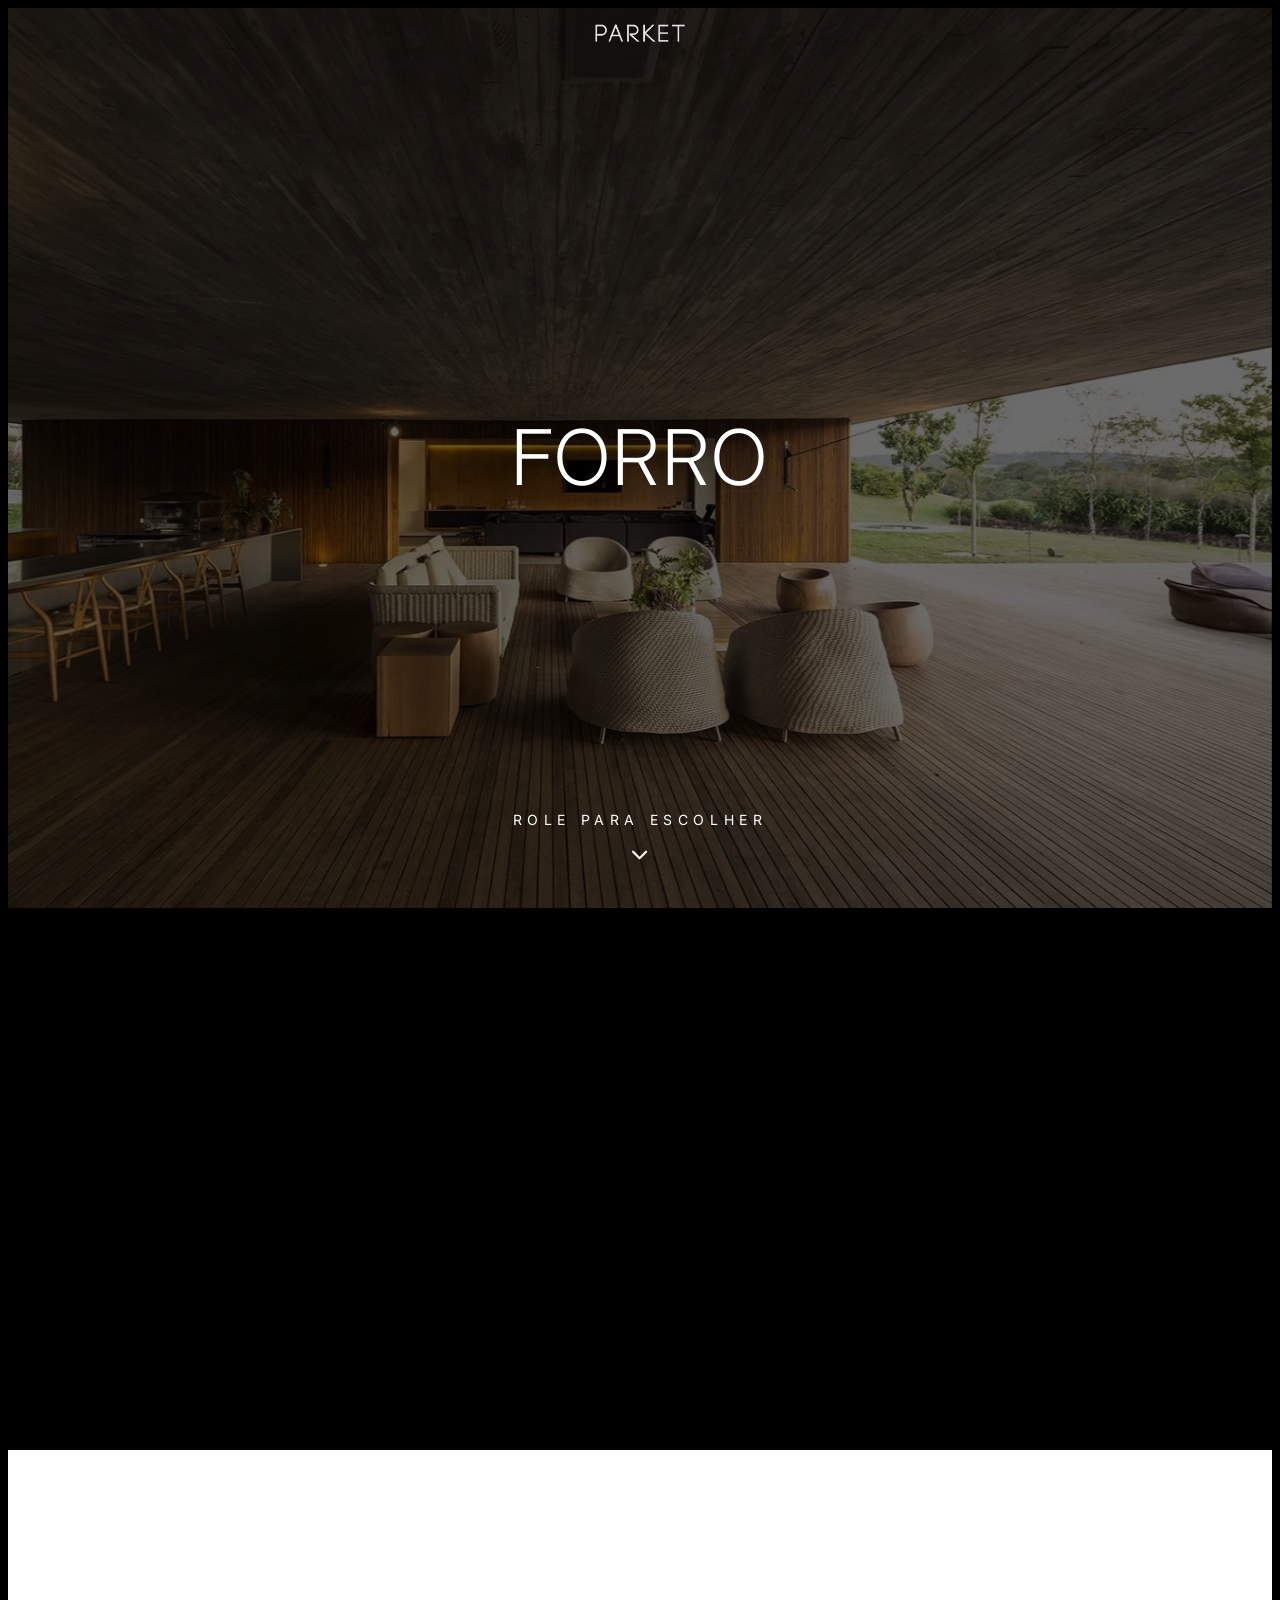
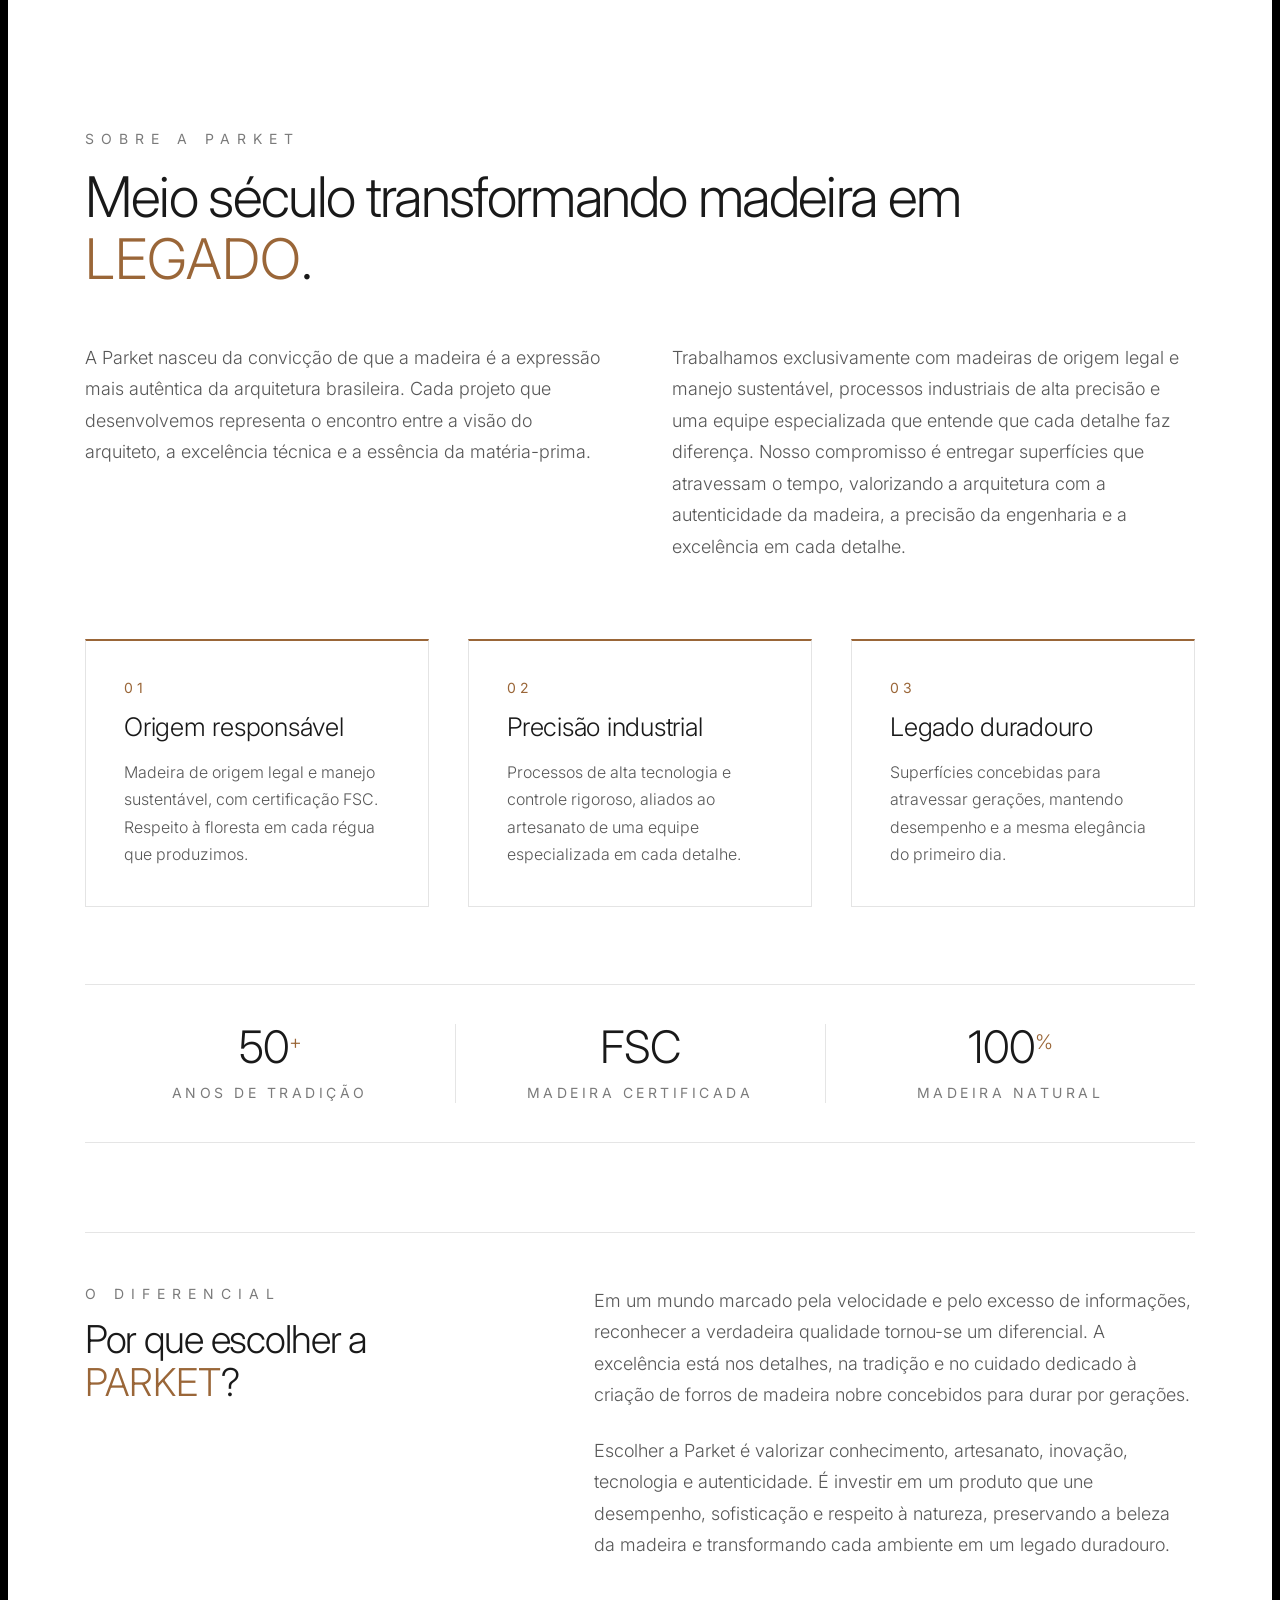
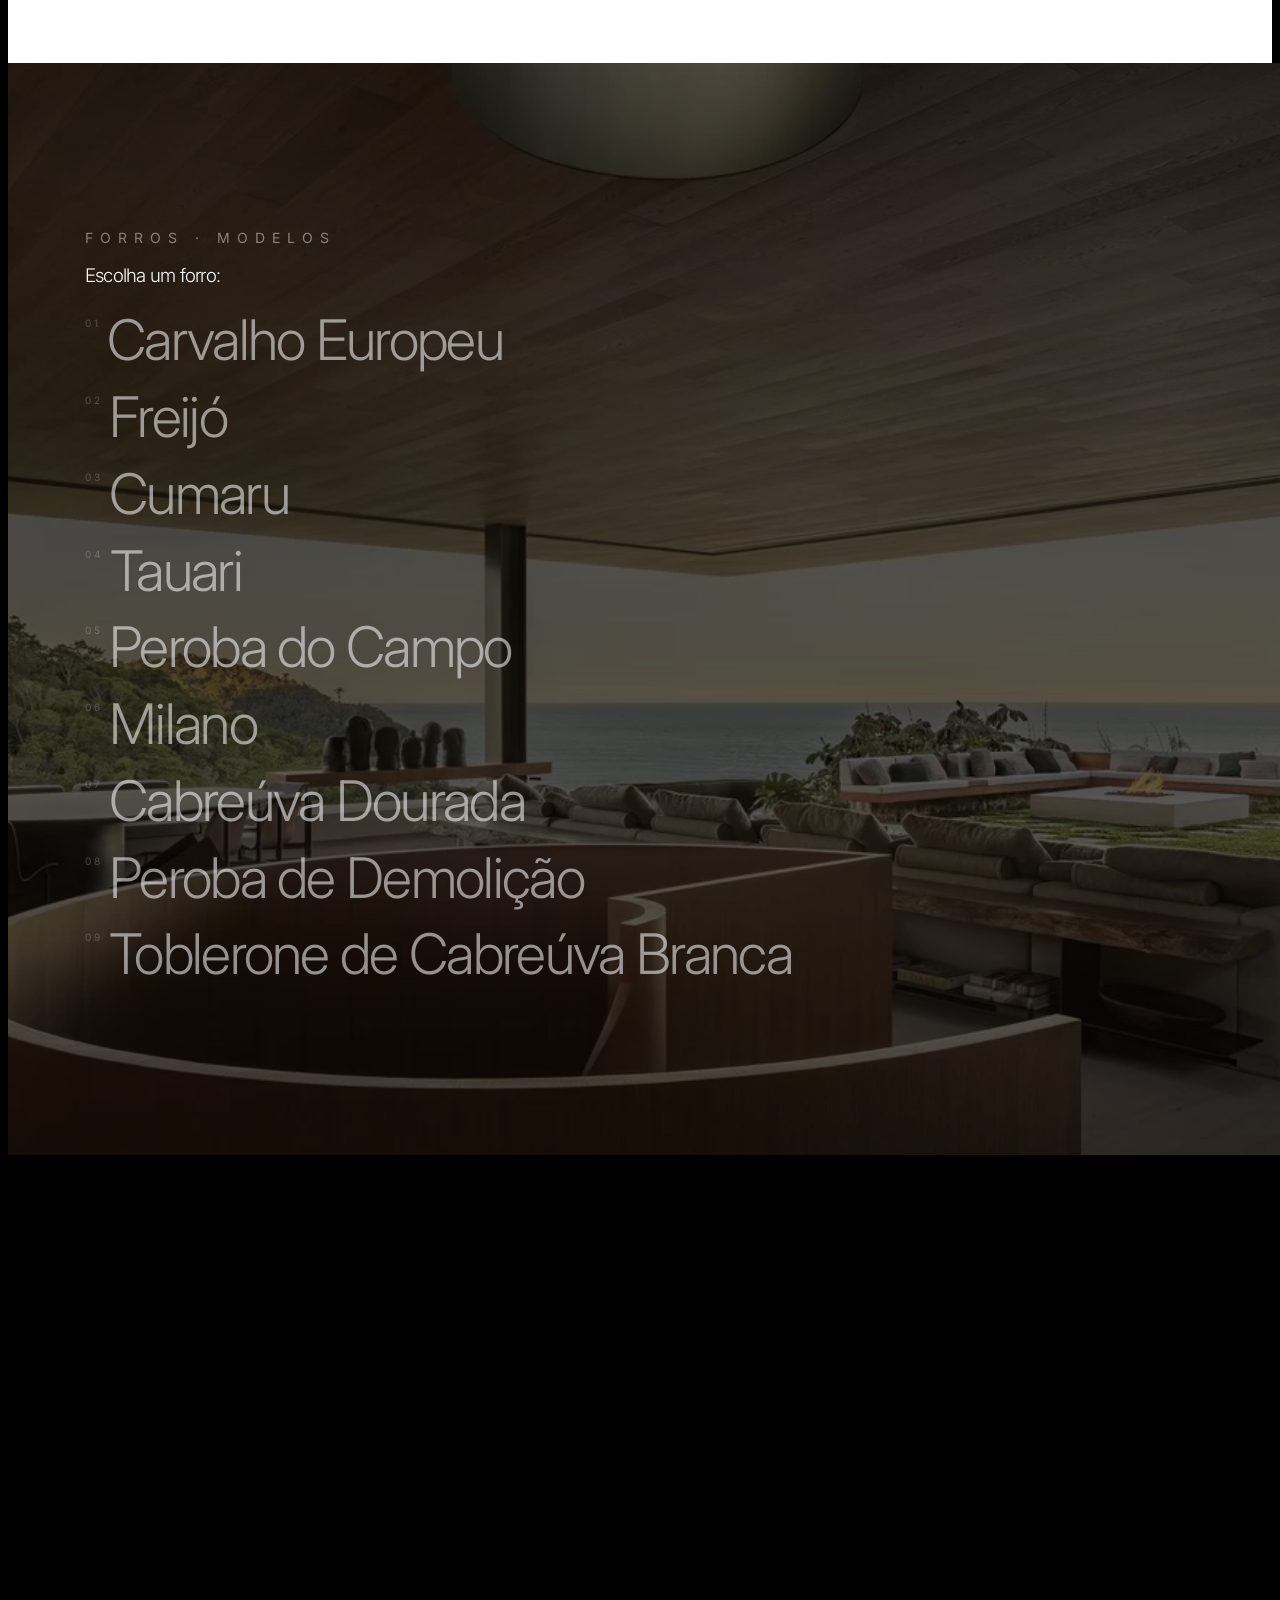
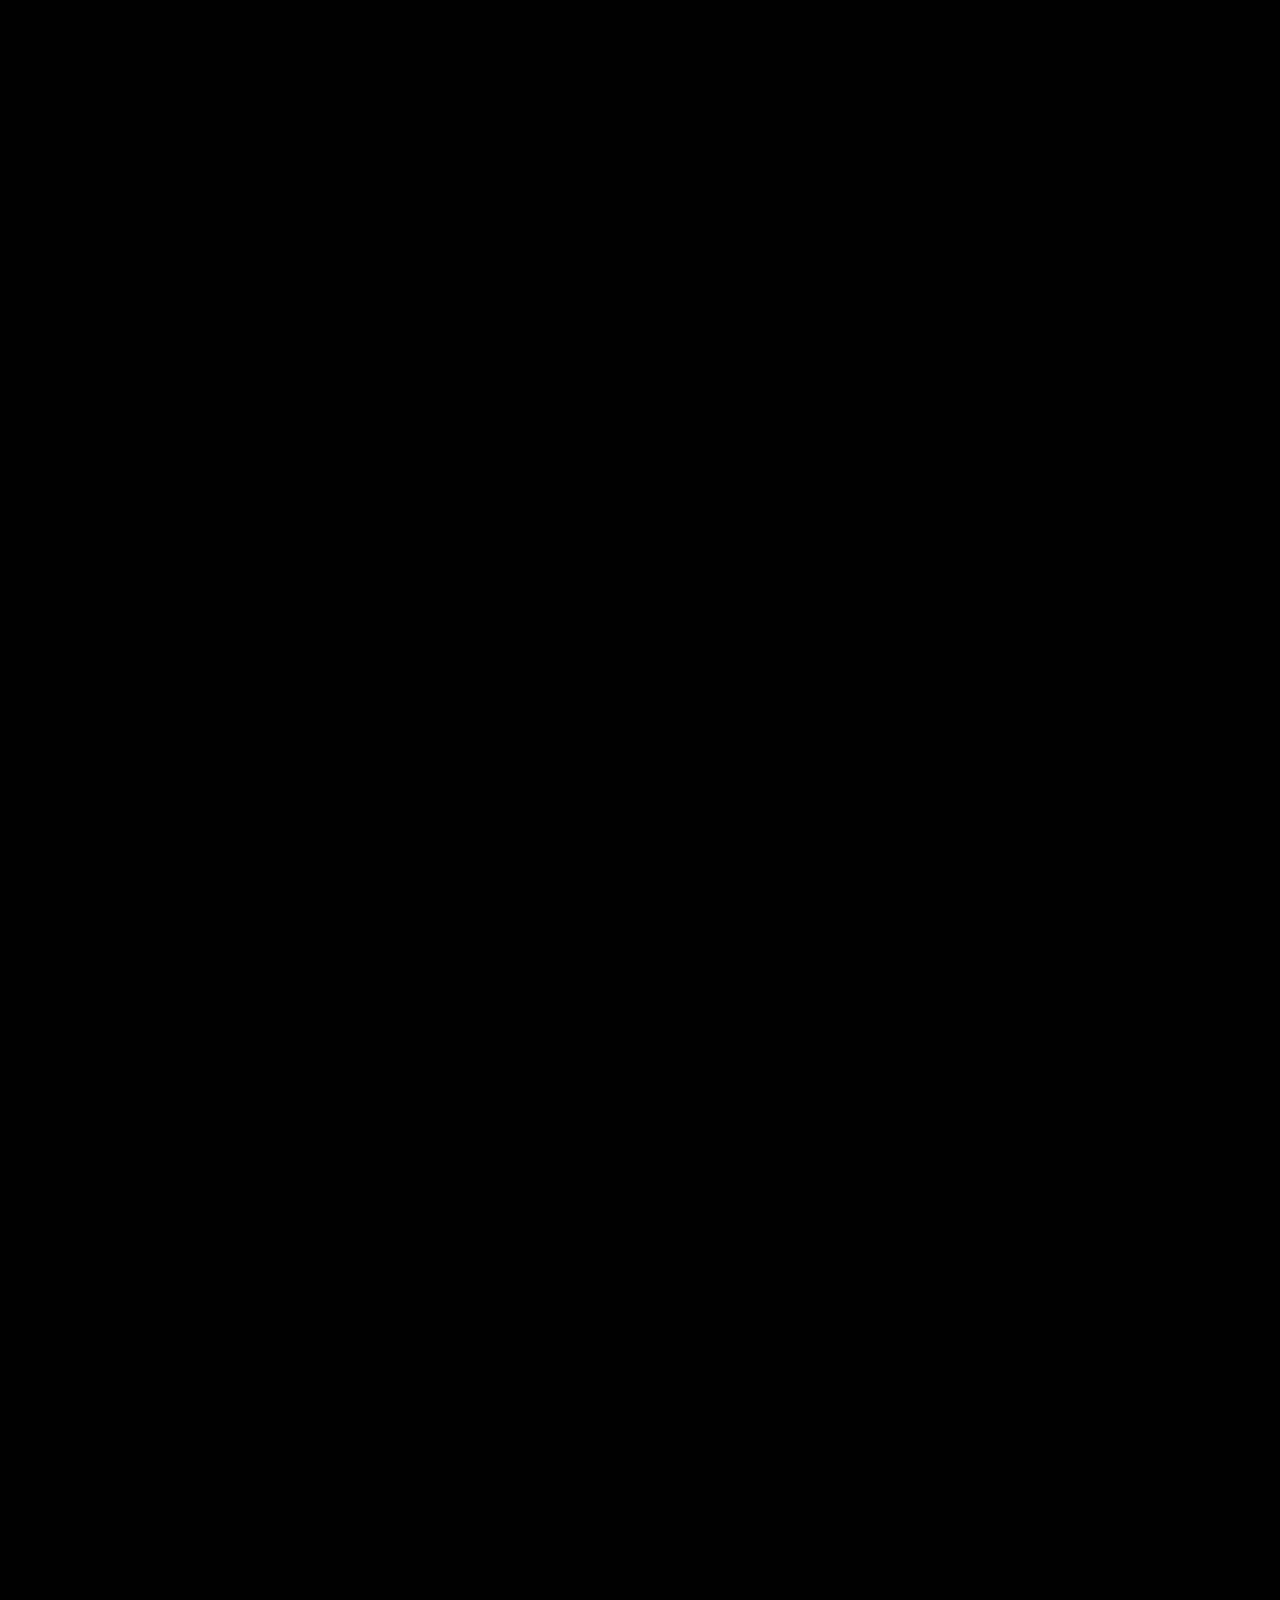
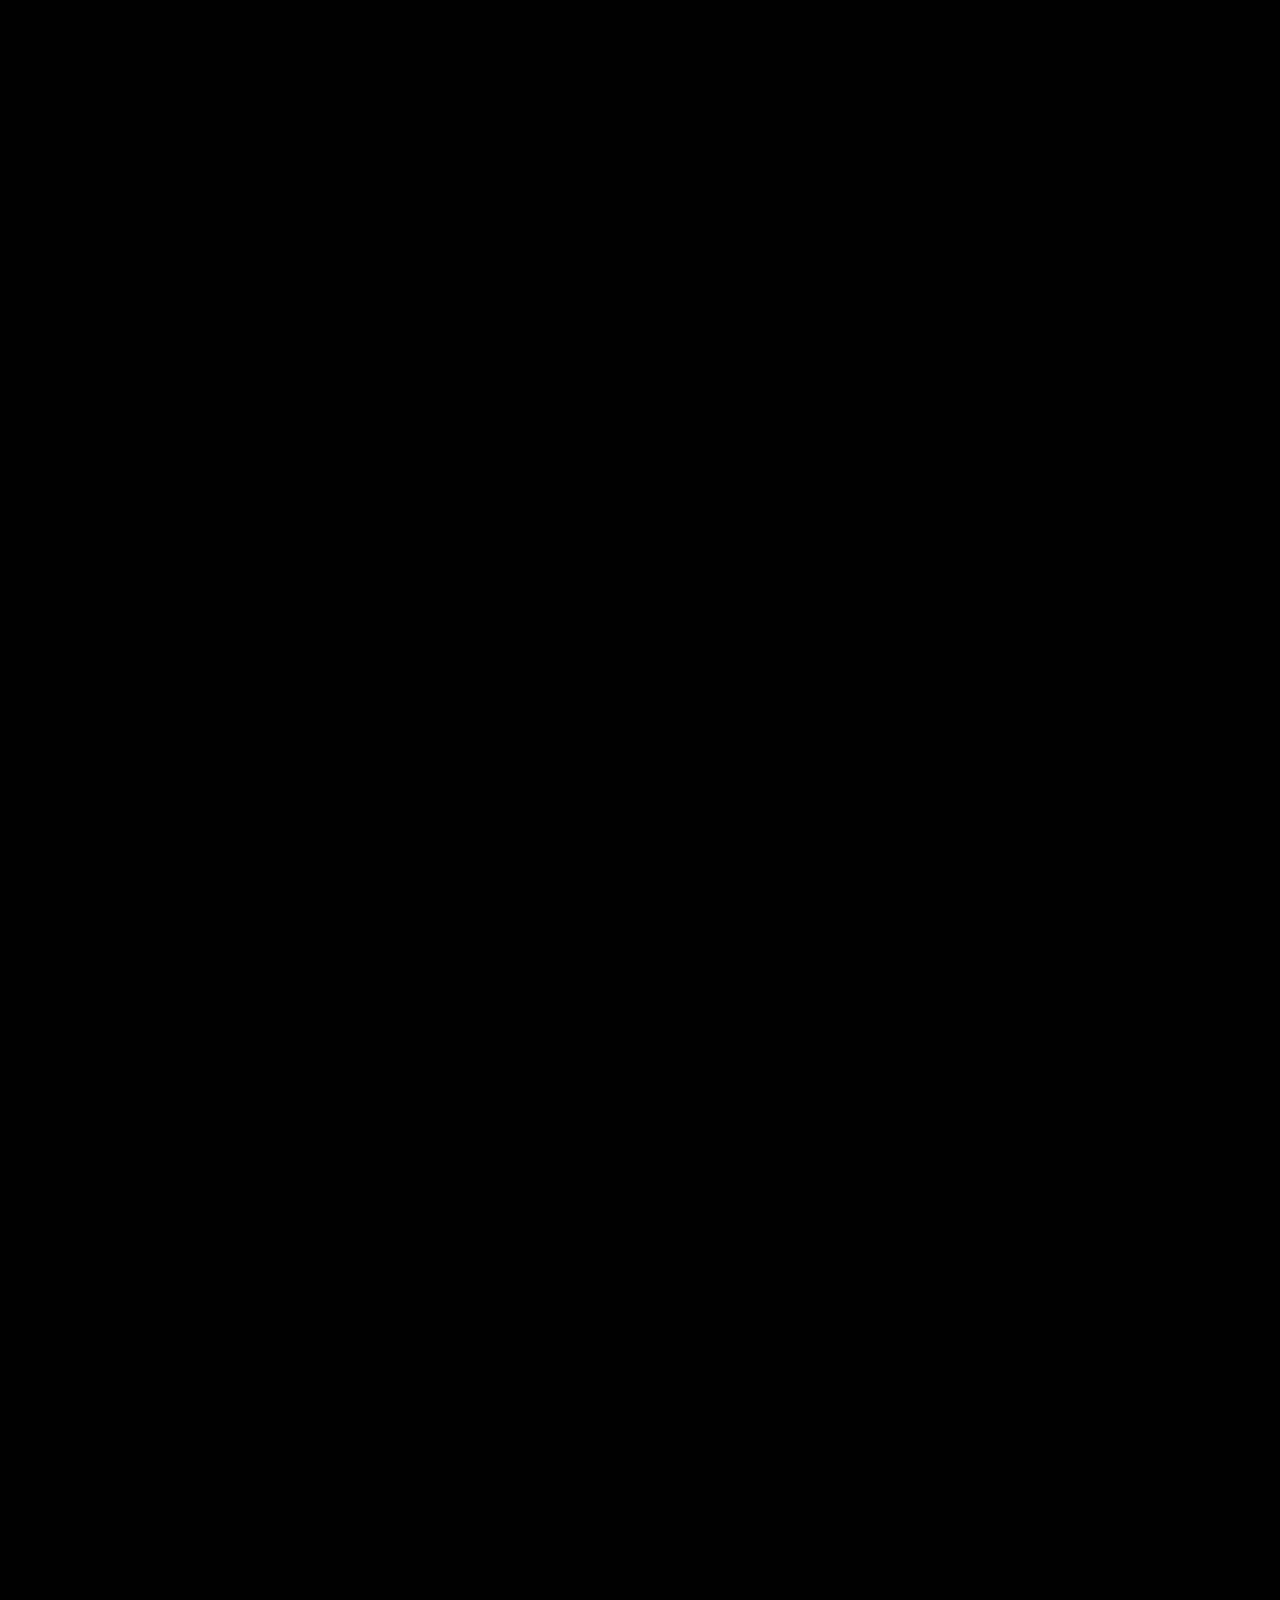
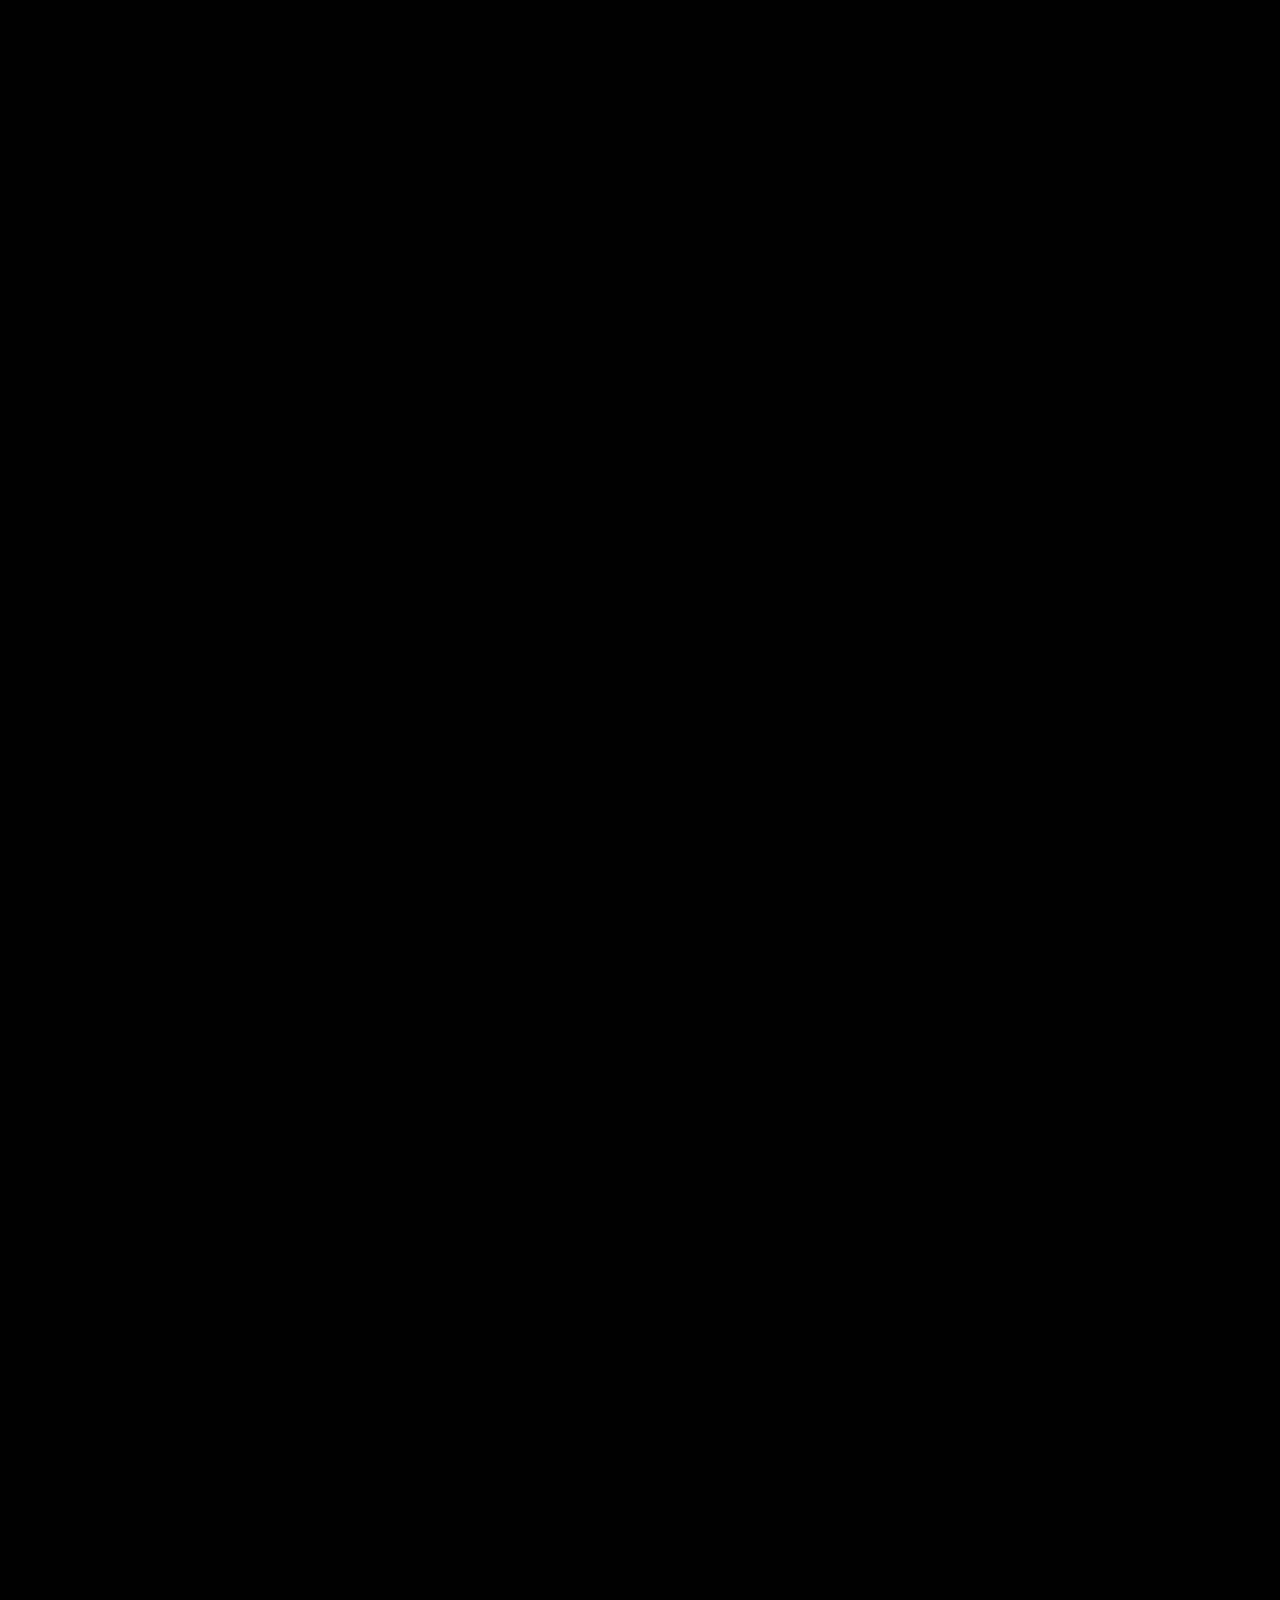
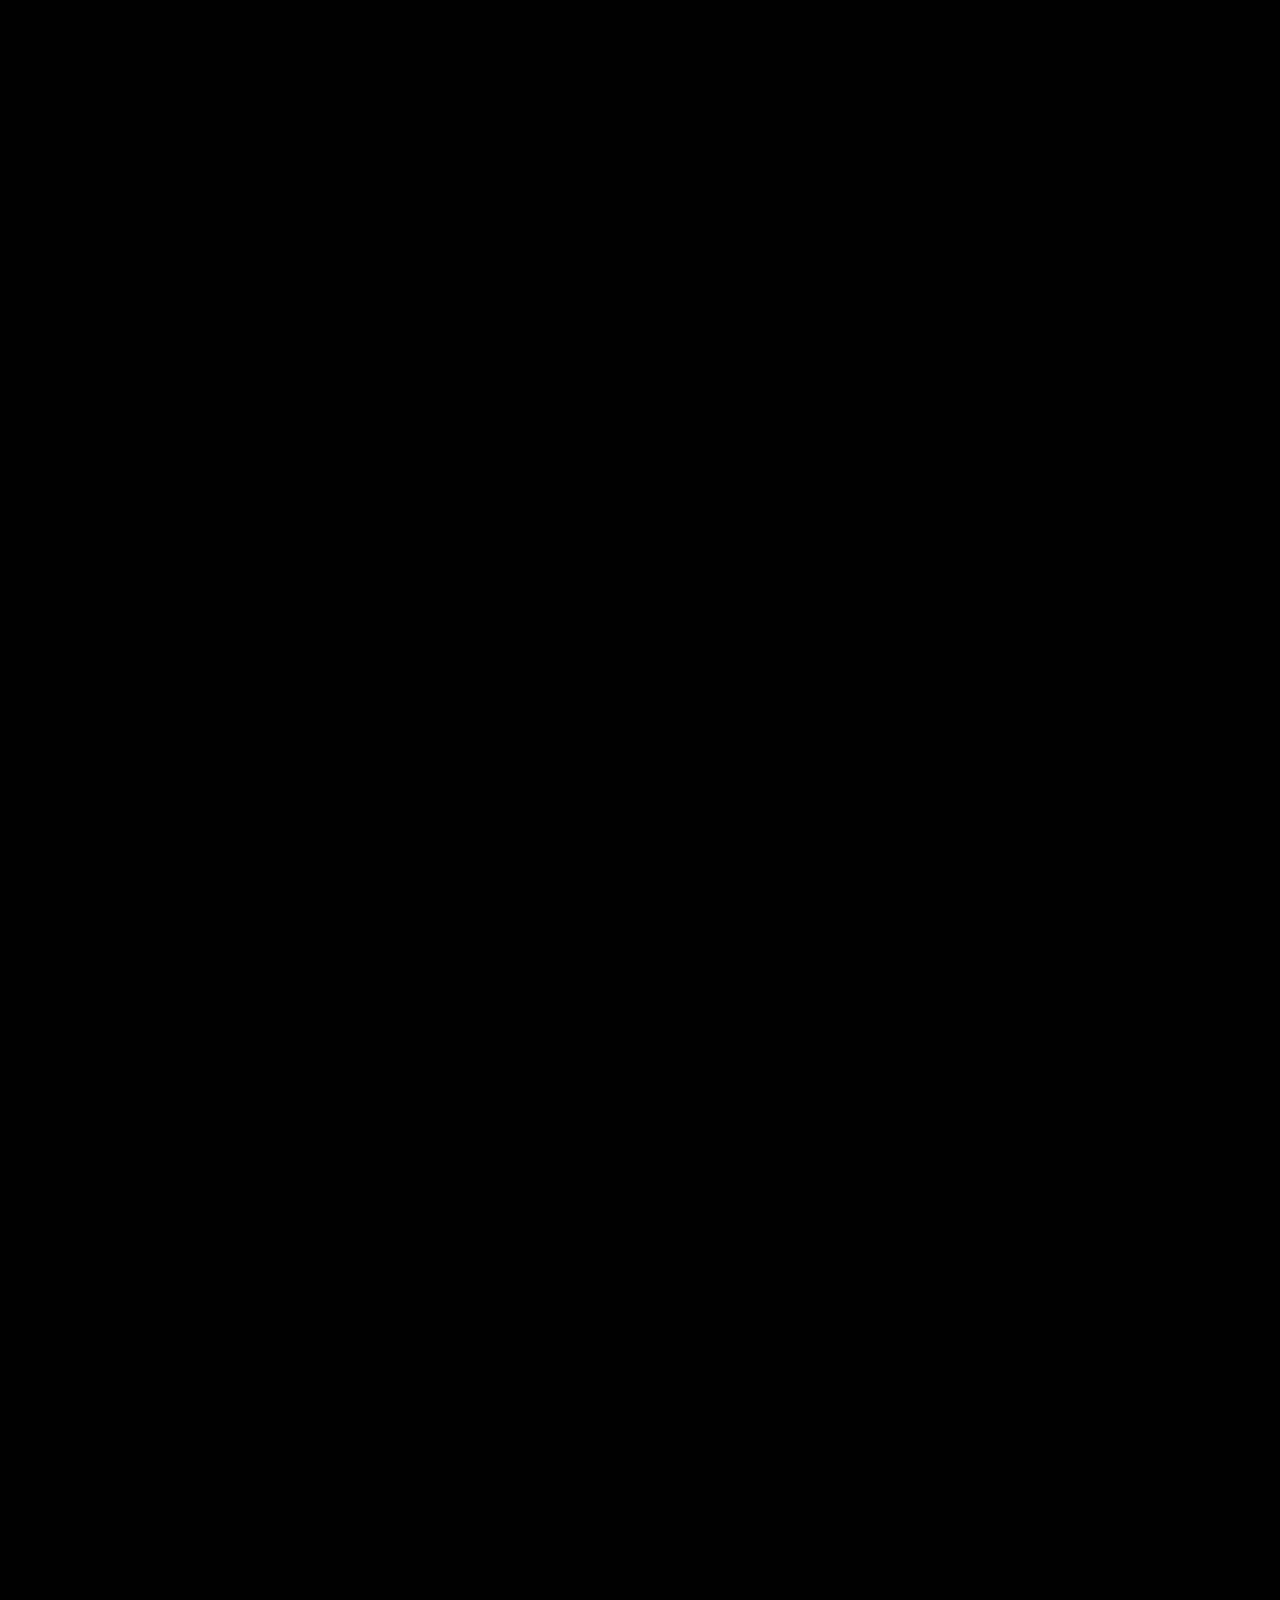
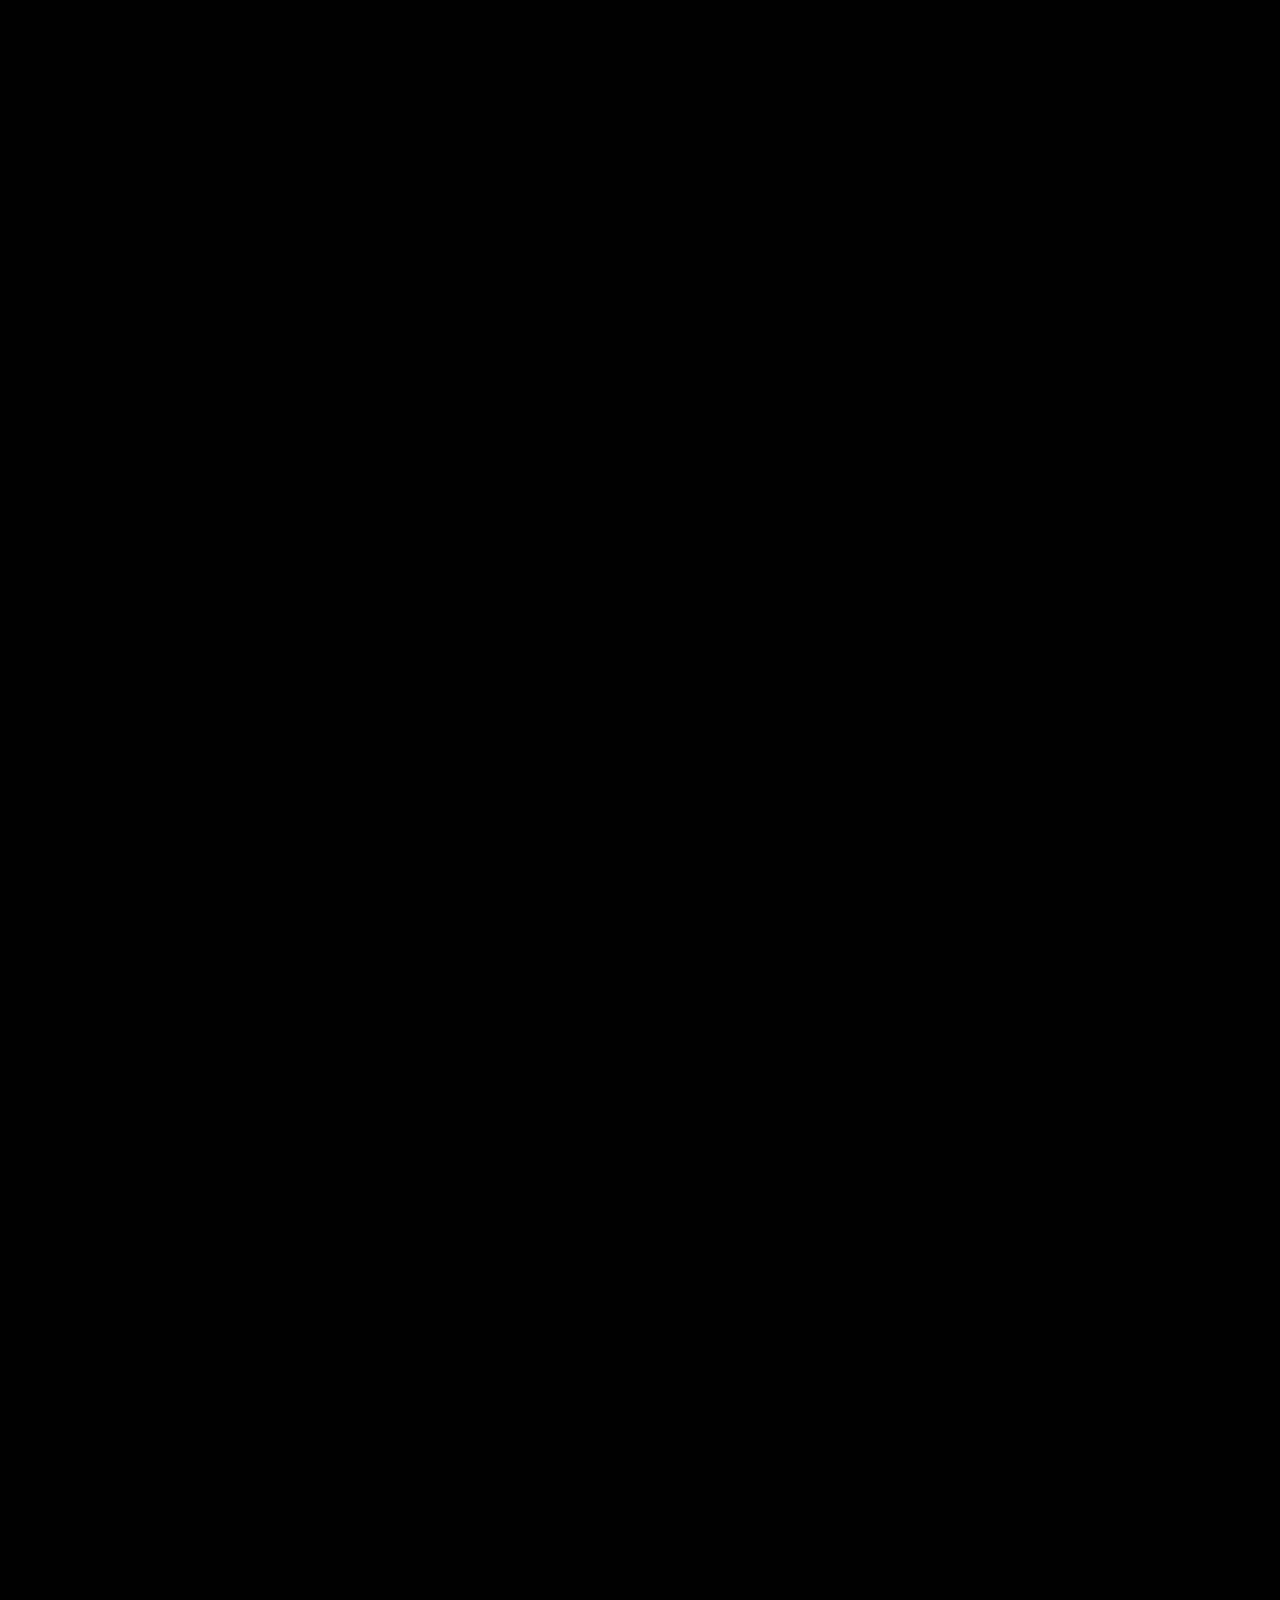
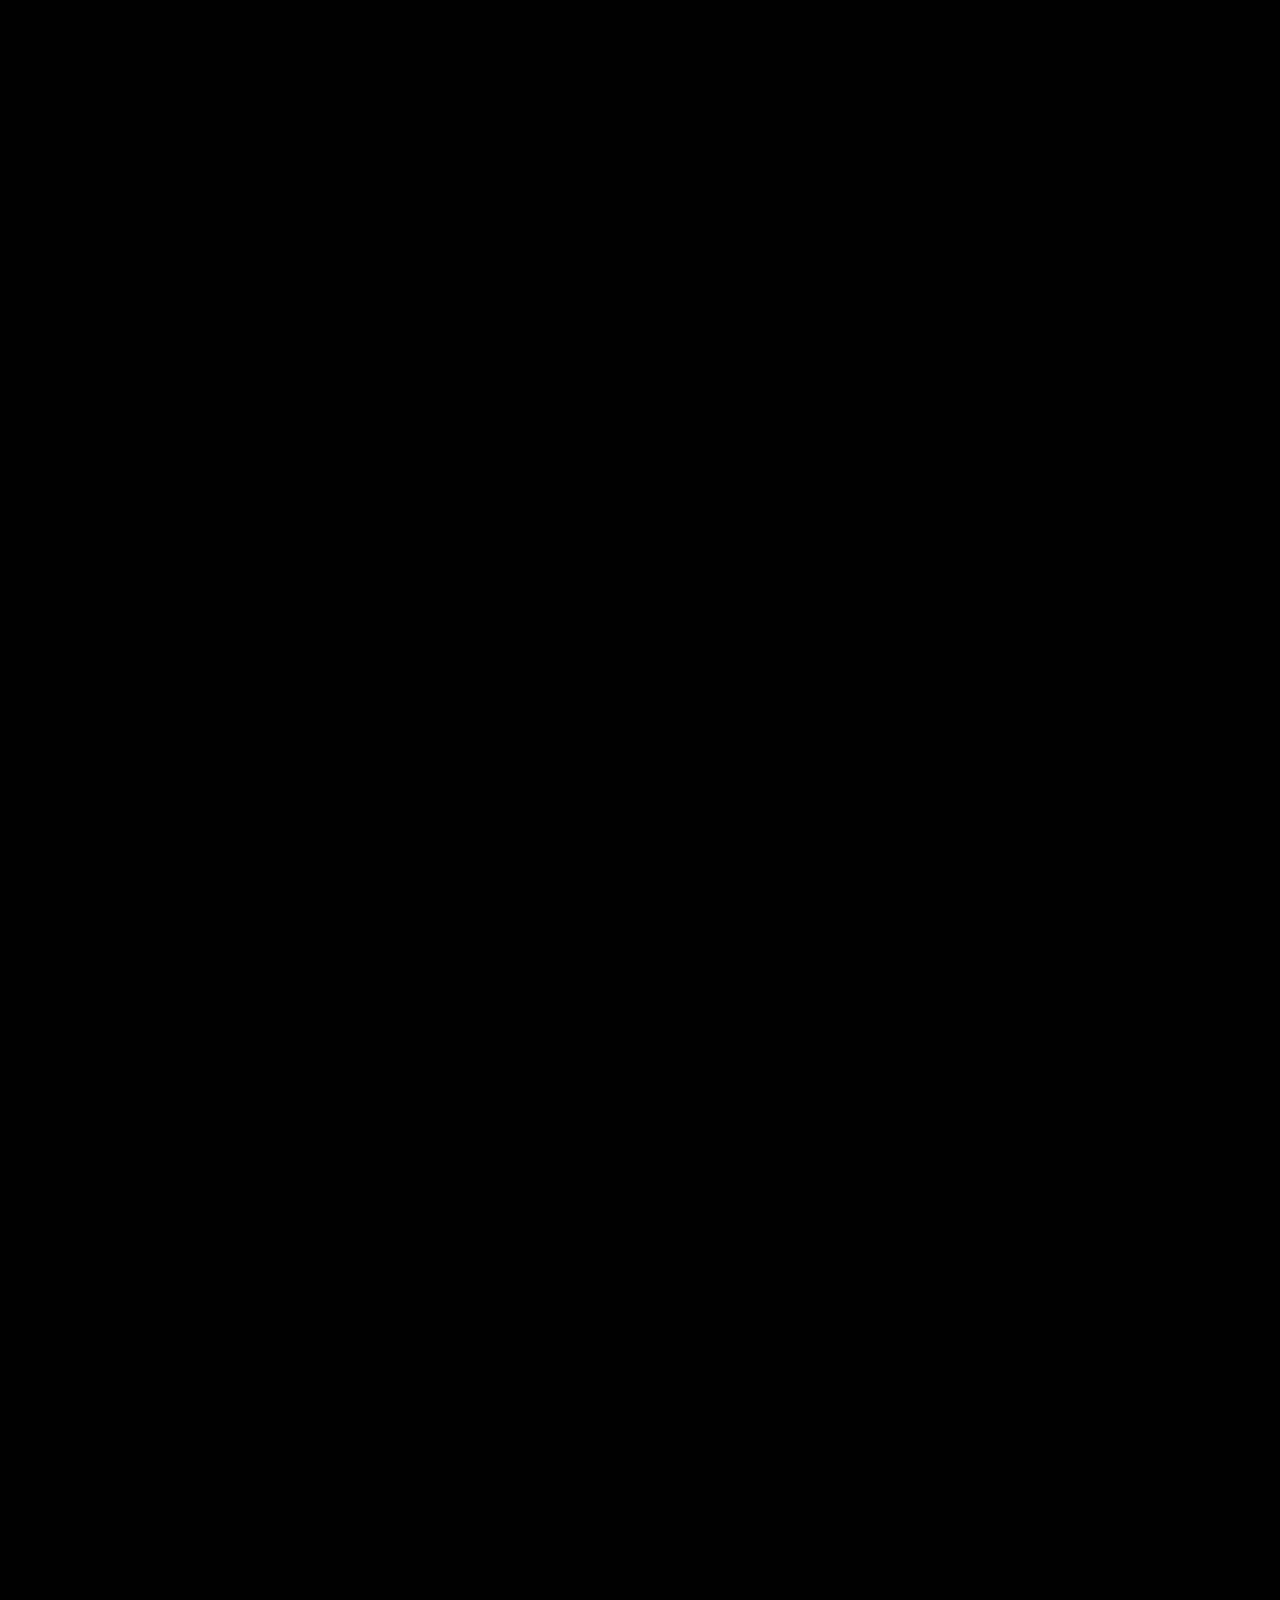
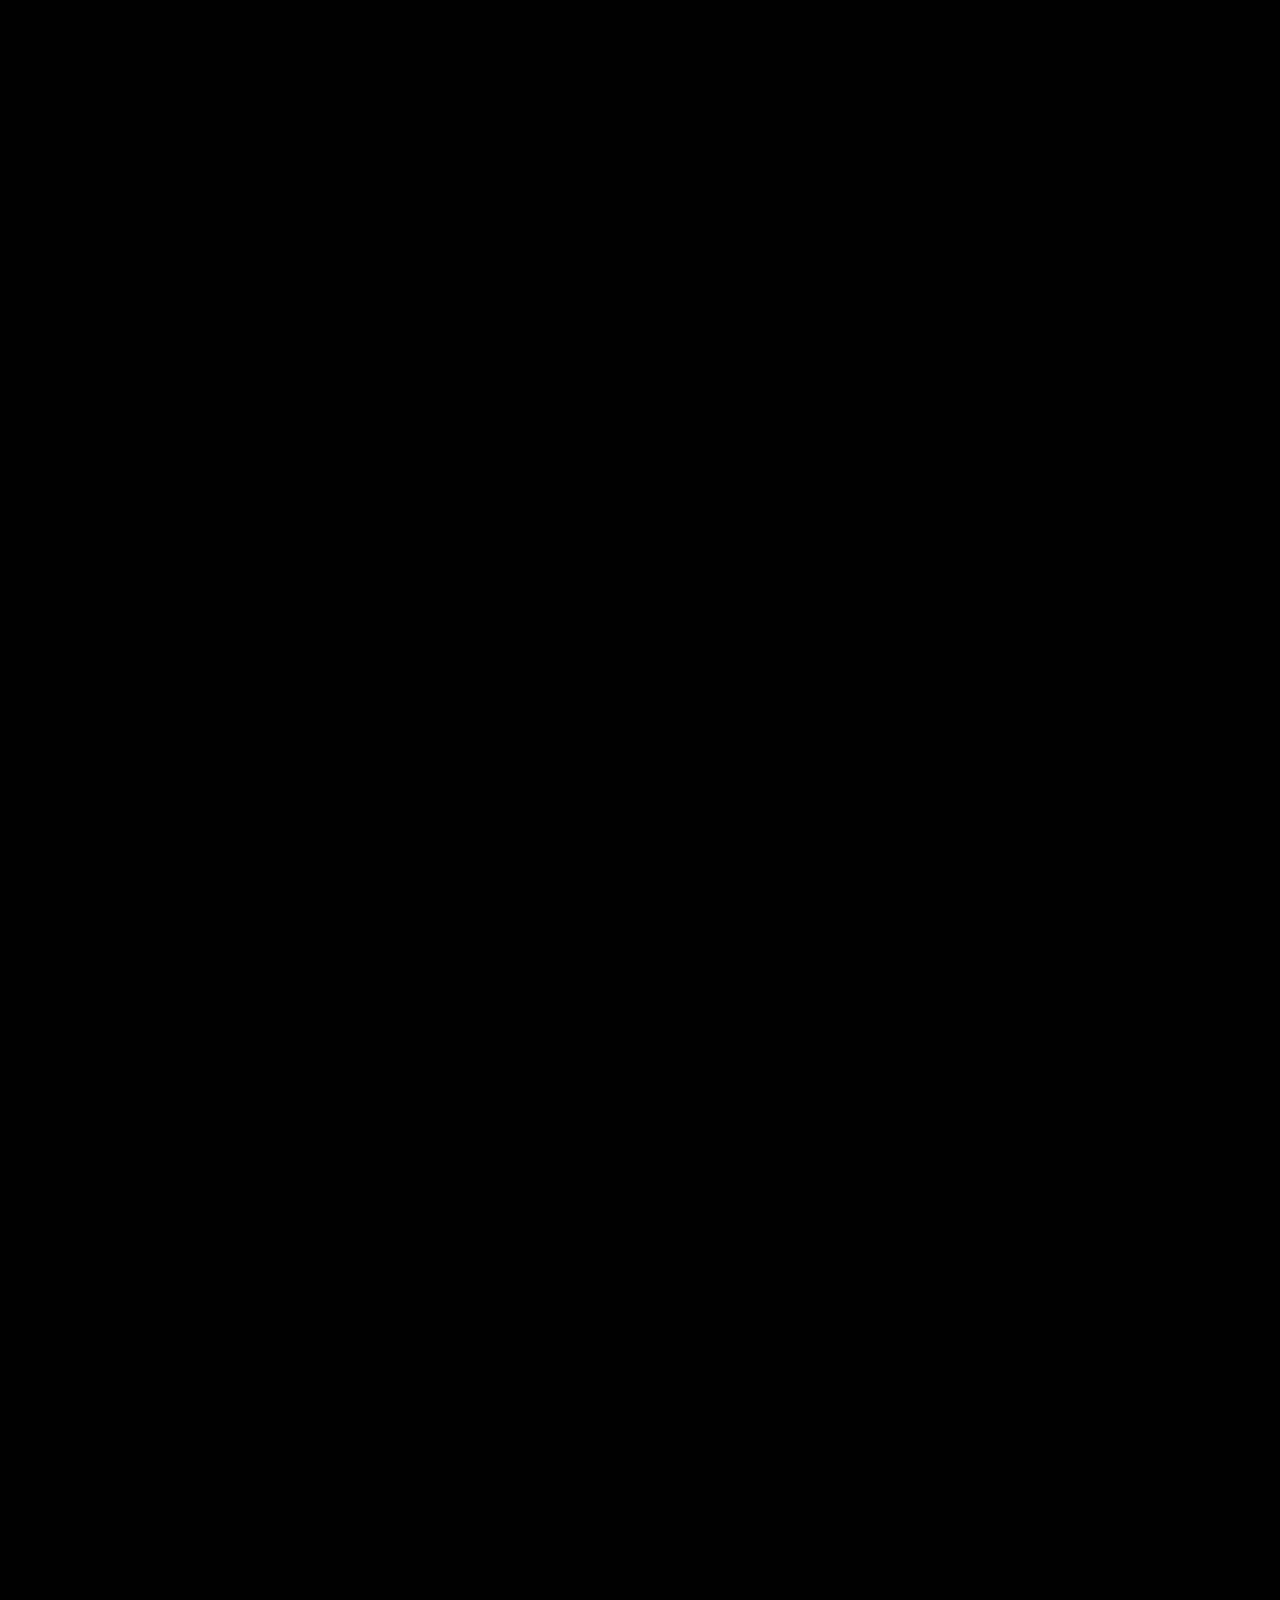
==== commit 1e8d8734: "Exibe PRO_FO-21 e FO-N-01 lado a lado no stream de fotos Adiciona `pairNext` ao array de imagens: a " ====
--- a/index.html
+++ b/index.html
@@ -5,6 +5,8 @@
   <meta charset="utf-8">
   <meta content="width=device-width, initial-scale=1.0" name="viewport">
   <title>Parket — Forros</title>
+  <link rel="icon" type="image/png" sizes="32x32" href="[data-uri]">
+  <link rel="apple-touch-icon" sizes="180x180" href="https://parket.com.br/apple-touch-icon.png">
   <link rel="preconnect" href="https://fonts.googleapis.com">
   <link rel="preconnect" href="https://fonts.gstatic.com" crossorigin>
 
@@ -25,7 +27,7 @@
       }
     }
   </script>
-  <link rel="stylesheet" href="catalogo.css?v=4">
+  <link rel="stylesheet" href="catalogo.css?v=5">
   <link rel="stylesheet" href="index.css?v=47">
 </head>
 
@@ -493,7 +495,7 @@
     document.getElementById('footer-year').textContent = new Date().getFullYear();
   </script>
   <script defer src="index.js?v=14"></script>
-  <script defer src="catalogo.js?v=12"></script>
+  <script defer src="catalogo.js?v=13"></script>
 </body>
 
 </html>
--- a/catalogo.css
+++ b/catalogo.css
@@ -144,7 +144,7 @@
     .menu-overlay.is-open .menu-list li:nth-child(8) { transition-delay: 0.52s; }
     .menu-list a {
       font-family: var(--font-display);
-      font-weight: 200;
+      font-weight: 300;
       letter-spacing: -0.02em;
       font-size: clamp(1.75rem, 4vw, 2.625rem);
       color: rgba(255,255,255,0.55);
@@ -192,9 +192,13 @@
       color: rgba(255,255,255,0.45);
       font-weight: 400;
     }
+    /* Peso 300, nao 200: em tela 1x a haste do Inter 200 nesses corpos nao cai
+       inteira num pixel — letras de haste unica renderizam cinza e as densas
+       (m, M) acumulam preto solido, dando aparencia de negrito aleatorio.
+       Vale para toda a tipografia de display do site. */
     .display-title {
       font-family: var(--font-display);
-      font-weight: 200;
+      font-weight: 300;
       letter-spacing: -0.04em;
       line-height: 1.02;
     }
@@ -283,7 +287,7 @@
     }
     .index-link {
       font-family: var(--font-display);
-      font-weight: 200;
+      font-weight: 300;
       letter-spacing: -0.03em;
       line-height: 1;
       font-size: clamp(2.5rem, 6vw, 4.5rem);
@@ -374,7 +378,7 @@
     .product-cover-title {
       font-family: var(--font-display);
       font-size: var(--text-h1);
-      font-weight: 200;
+      font-weight: 300;
       letter-spacing: -0.05em;
       line-height: 1.05;
     }
@@ -479,7 +483,7 @@
     .collection-cover-title {
       font-family: var(--font-display);
       font-size: clamp(2.5rem, 6vw, 4.5rem);
-      font-weight: 200;
+      font-weight: 300;
       letter-spacing: -0.04em;
       line-height: 1.05;
     }
@@ -914,7 +918,7 @@
     .porque-title {
       font-family: var(--font-display);
       font-size: var(--text-h2);
-      font-weight: 200;
+      font-weight: 300;
       letter-spacing: -0.03em;
       line-height: 1.1;
       color: #ffffff;
@@ -1076,7 +1080,7 @@
     }
     .texturas-nome {
       font-family: var(--font-display);
-      font-weight: 200;
+      font-weight: 300;
       letter-spacing: -0.03em;
       line-height: 1.05;
       font-size: clamp(2.4rem, 5.2vw, 4.6rem);
@@ -1301,4 +1305,35 @@
 .photo-stream-item {
   content-visibility: auto;
   contain-intrinsic-size: 1px 600px;
-}+}
+/* ── Par de fotos lado a lado no photo-stream ────────────────────
+   Duas .photo-stream-item dividindo a mesma faixa de 100svh.
+   Marcado no array de imagens com `pairNext: true` na primeira. */
+.photo-stream-pair {
+  display: grid;
+  grid-template-columns: 1fr 1fr;
+  width: 100%;
+  background: #000;
+}
+
+.photo-stream-pair .photo-stream-item {
+  width: 100%;
+  height: 100vh;
+}
+
+@supports (height: 100svh) {
+  .photo-stream-pair .photo-stream-item { height: 100svh; }
+}
+
+/* Legenda recuada da borda da própria metade, não do viewport */
+.photo-stream-pair .photo-stream-caption {
+  left: 2rem;
+  right: 2rem;
+}
+
+@media (max-width: 768px) {
+  /* Empilha: duas metades num celular ficariam estreitas demais */
+  .photo-stream-pair { grid-template-columns: 1fr; }
+  .photo-stream-pair .photo-stream-item { height: 55svh; }
+  .photo-stream-pair .photo-stream-caption { left: 7vw; right: 7vw; }
+}
--- a/index.css
+++ b/index.css
@@ -55,7 +55,7 @@
   justify-content: center;
   pointer-events: none;
   font-family: var(--font-display);
-  font-weight: 200;
+  font-weight: 300;
   letter-spacing: .03em;
   text-transform: uppercase;
   font-size: clamp(1.75rem, 6vw, 5rem);
@@ -95,7 +95,7 @@
 #hero-sticky .hero-title {
   margin: 0;
   font-family: var(--font-display);
-  font-weight: 200;
+  font-weight: 300;
   letter-spacing: -.03em;
   line-height: 1.05;
   font-size: clamp(2.4rem, 5.6vw, 5rem);
@@ -105,7 +105,7 @@
 #hero-sticky .hero-title .accent {
   color: var(--madeira);
   text-transform: uppercase;
-  font-weight: 200;
+  font-weight: 300;
   letter-spacing: 0;
 }
 
@@ -252,10 +252,15 @@
   margin-bottom: 1.25rem;
 }
 
+/* Peso 300, nao 200: em tela 1x a haste do Inter 200 nesse corpo fica em
+   ~1,85px e nunca cai inteira num pixel, entao letras de haste unica (i, l)
+   renderizam cinza enquanto as densas (m, M) acumulam preto solido — a linha
+   parece ter negrito aleatorio. O 300 engrossa o bastante para as finas
+   fecharem solidas. Vale para todos os titulos grandes abaixo. */
 #sobre .sobre-title {
   margin: 0;
   font-family: var(--font-display);
-  font-weight: 200;
+  font-weight: 300;
   letter-spacing: -.03em;
   line-height: 1.1;
   font-size: clamp(2rem, 4.4vw, 3.5rem);
@@ -263,8 +268,9 @@
   max-width: 16em;
 }
 
+/* Vive dentro do .sobre-title — acompanha o peso dele. */
 #sobre .accent {
-  font-weight: 200;
+  font-weight: 300;
   text-transform: uppercase;
   color: var(--accent);
   letter-spacing: 0;
@@ -359,7 +365,7 @@
   display: block;
   font-family: var(--font-display);
   font-size: clamp(2rem, 3.5vw, 3.5rem);
-  font-weight: 200;
+  font-weight: 300;
   letter-spacing: -.02em;
   color: var(--t-95);
   line-height: 1;
@@ -403,7 +409,7 @@
 #sobre .porque-title {
   margin: 0;
   font-family: var(--font-display);
-  font-weight: 200;
+  font-weight: 300;
   letter-spacing: -.03em;
   line-height: 1.12;
   font-size: clamp(1.75rem, 3vw, 2.625rem);
@@ -515,7 +521,7 @@
 
 #tech-scroll .tech-title {
   margin: 0;
-  font-weight: 200;
+  font-weight: 300;
   letter-spacing: -.03em;
   line-height: 1.08;
   font-size: clamp(1.5rem, 3.2vw, 2.625rem);
@@ -1043,7 +1049,7 @@
 #madeiras-tipos .mtipos-title {
   margin: 0;
   font-family: var(--font-display);
-  font-weight: 200;
+  font-weight: 300;
   letter-spacing: -.03em;
   line-height: 1.1;
   font-size: clamp(1.75rem, 3.6vw, 3rem);
@@ -1357,7 +1363,7 @@
 
 #madeiras-tipos .mtipos-atr-num {
   font-family: var(--font-display);
-  font-weight: 200;
+  font-weight: 300;
   font-size: clamp(1.75rem, 3vw, 2.5rem);
   line-height: .9;
   letter-spacing: -.04em;
@@ -1507,7 +1513,7 @@
 #madeiras-tipos .mtipos-react-title {
   margin: .5rem 0 0;
   font-family: var(--font-display);
-  font-weight: 200;
+  font-weight: 300;
   letter-spacing: -.03em;
   line-height: 1.12;
   font-size: clamp(1.6rem, 3vw, 2.5rem);
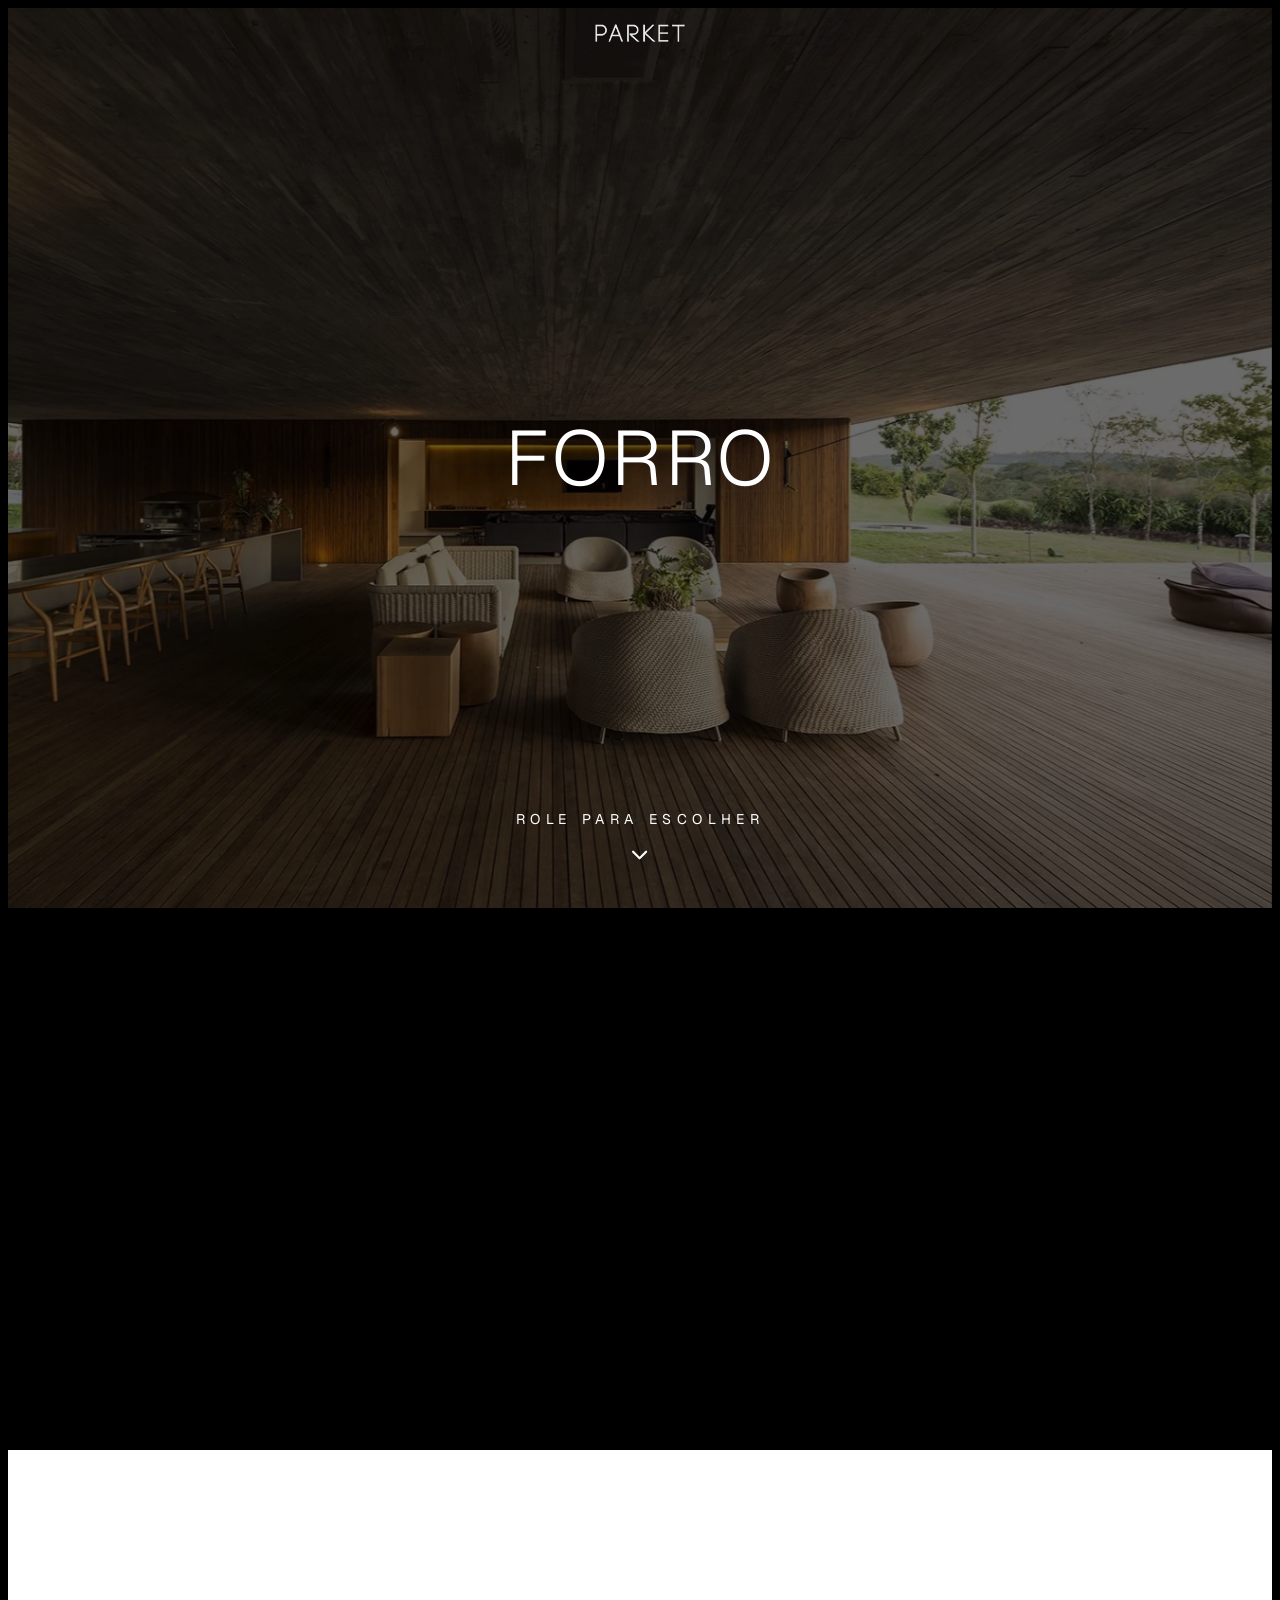
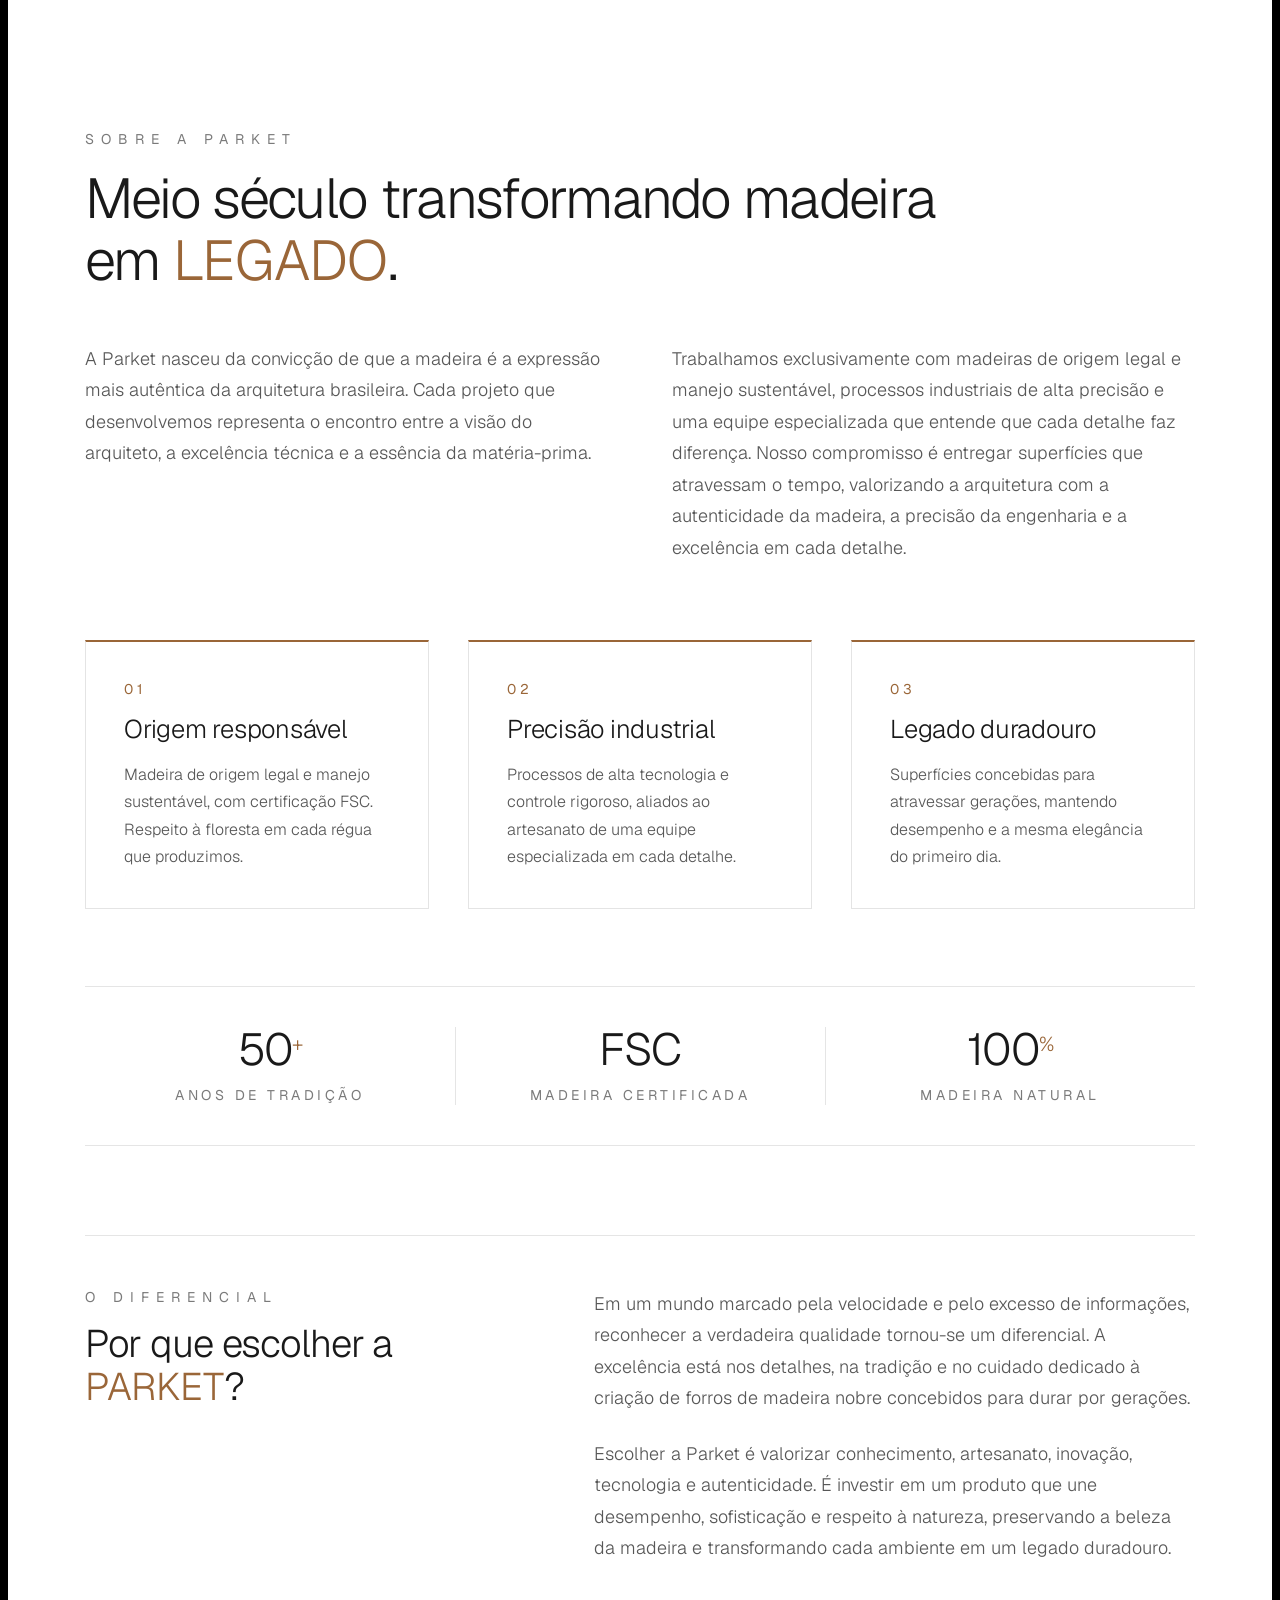
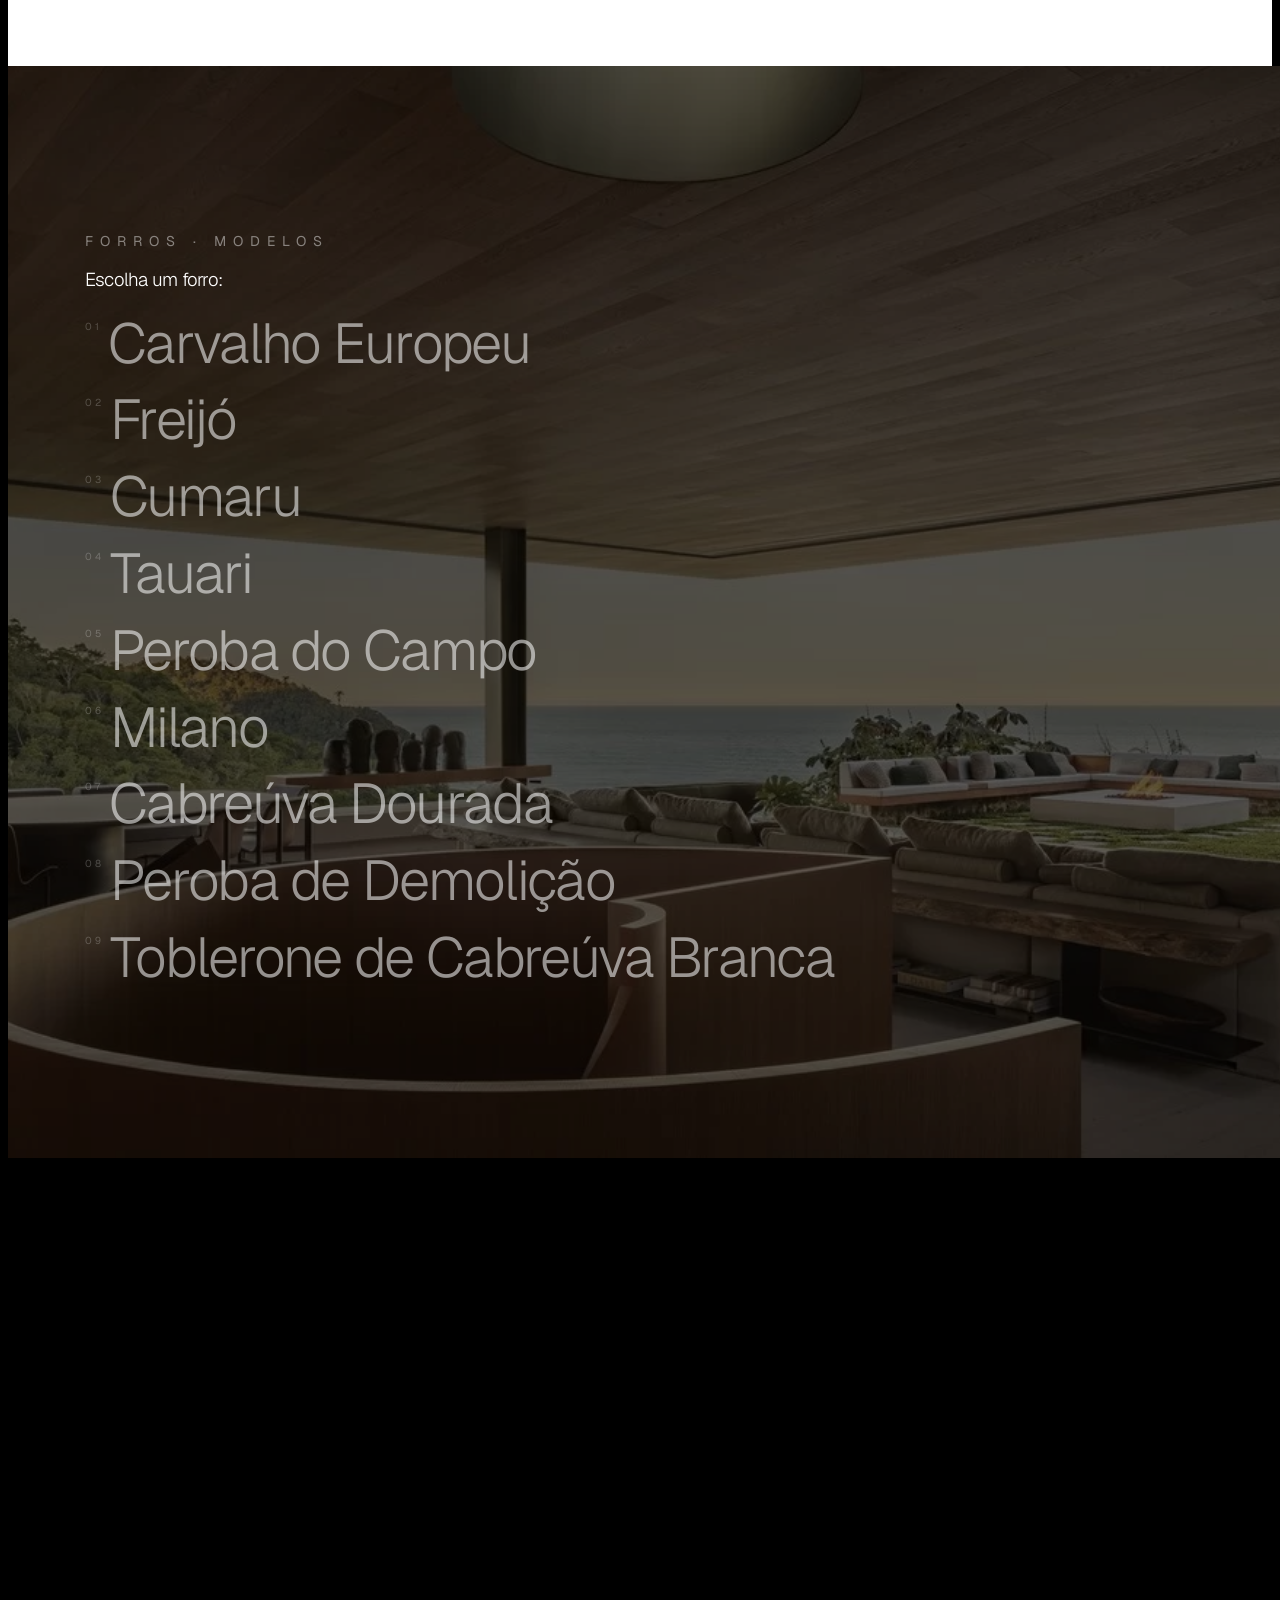
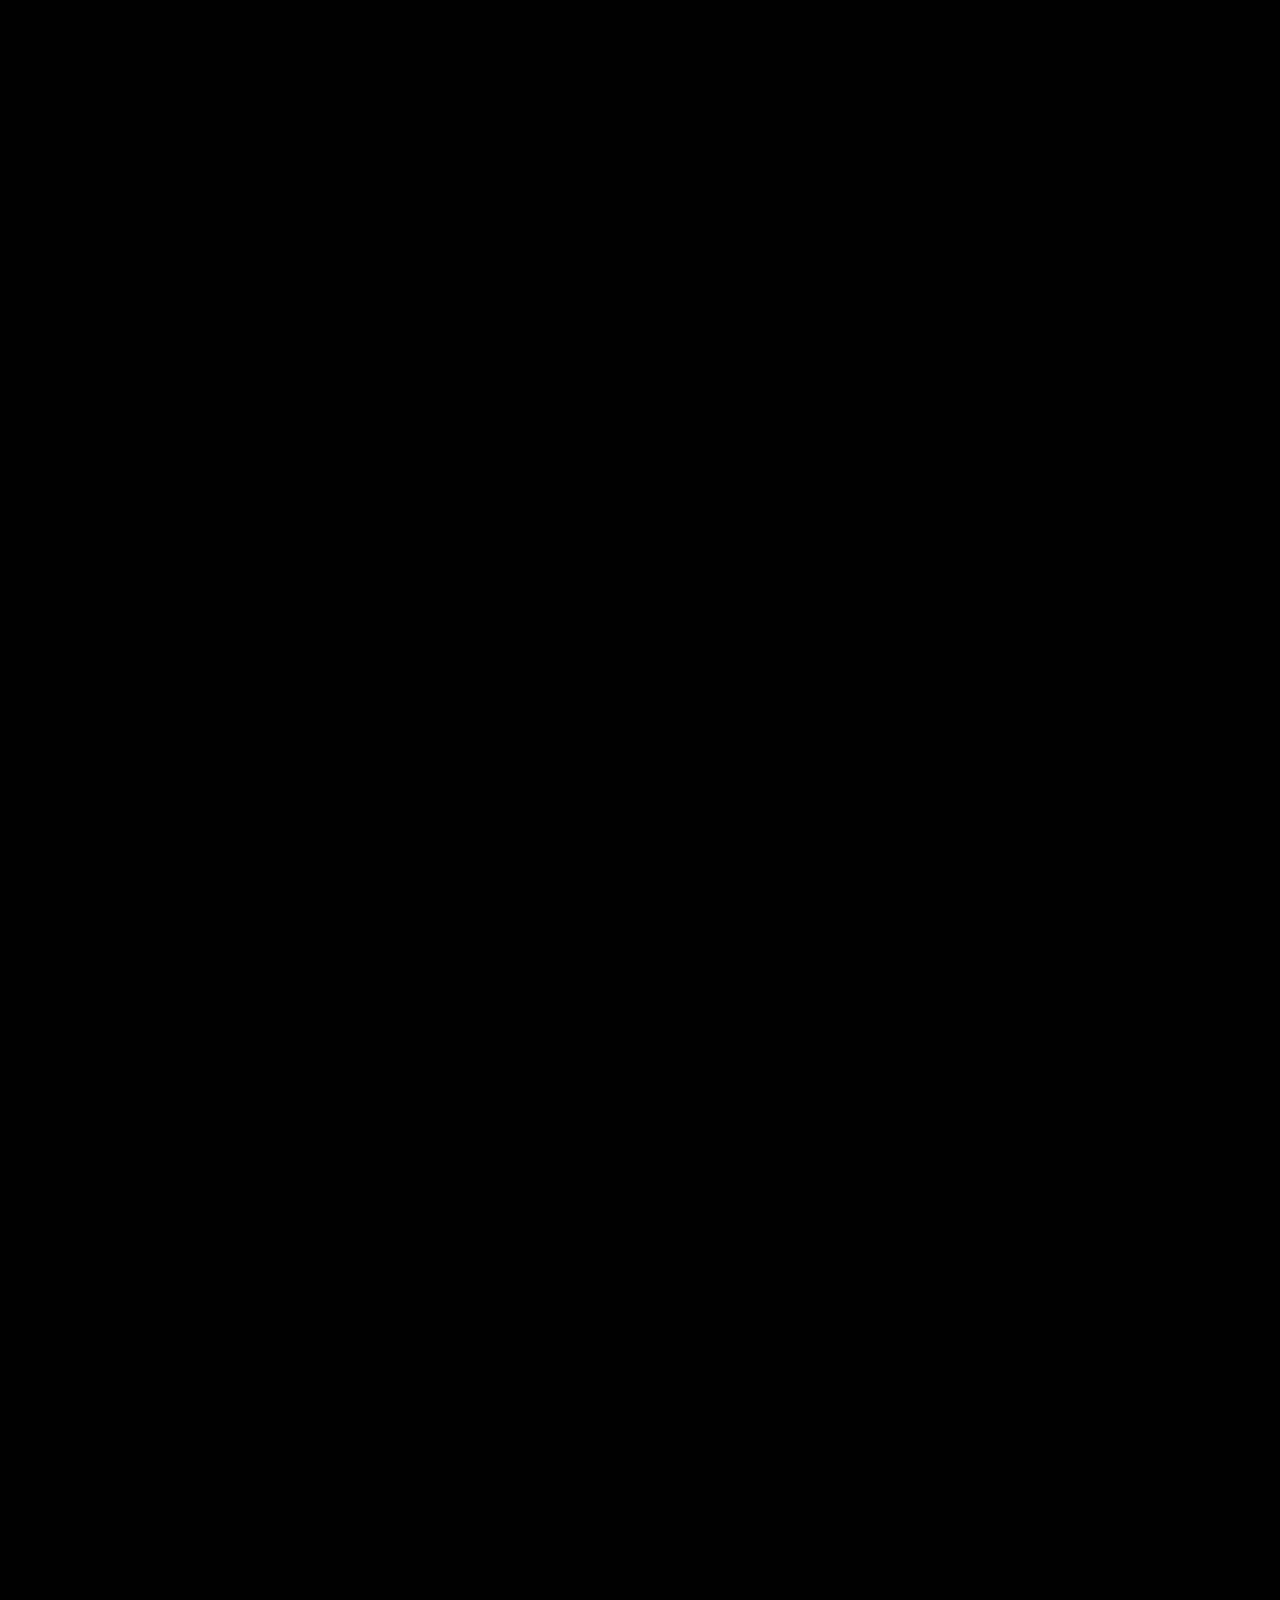
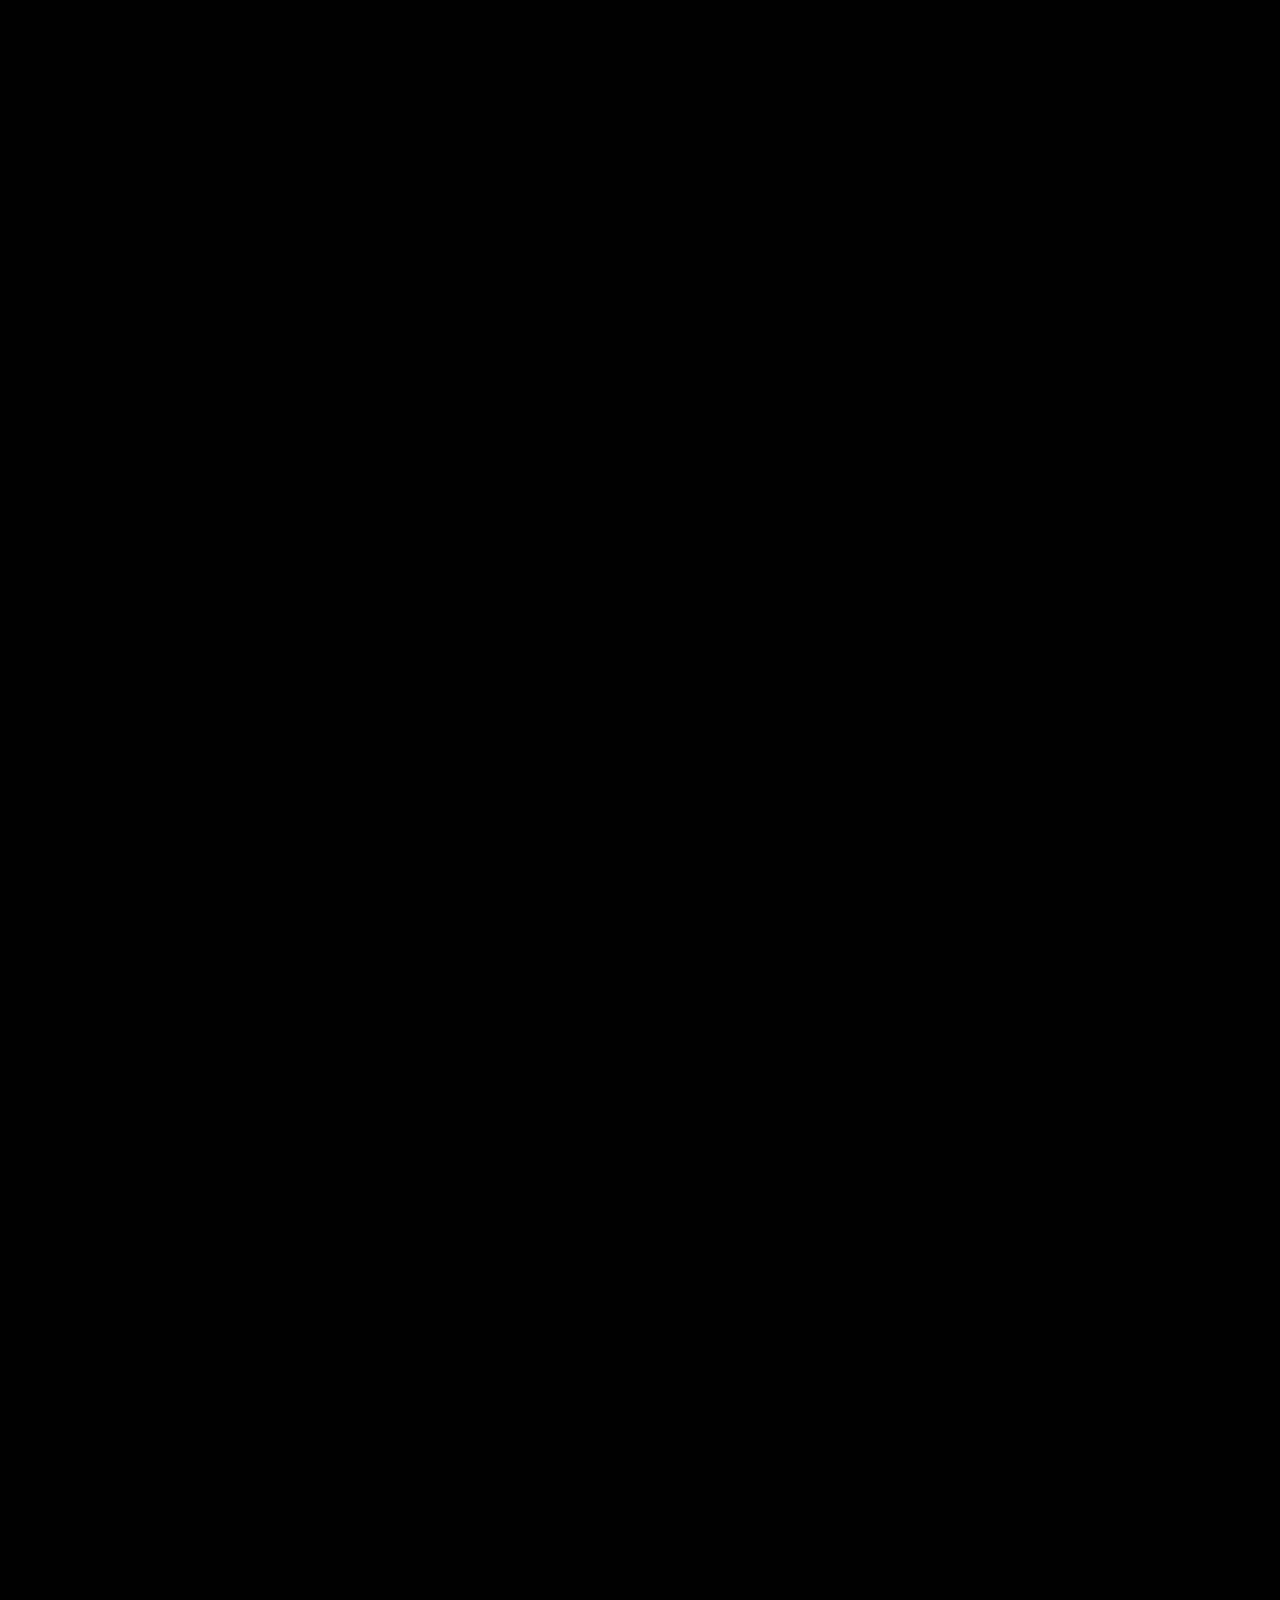
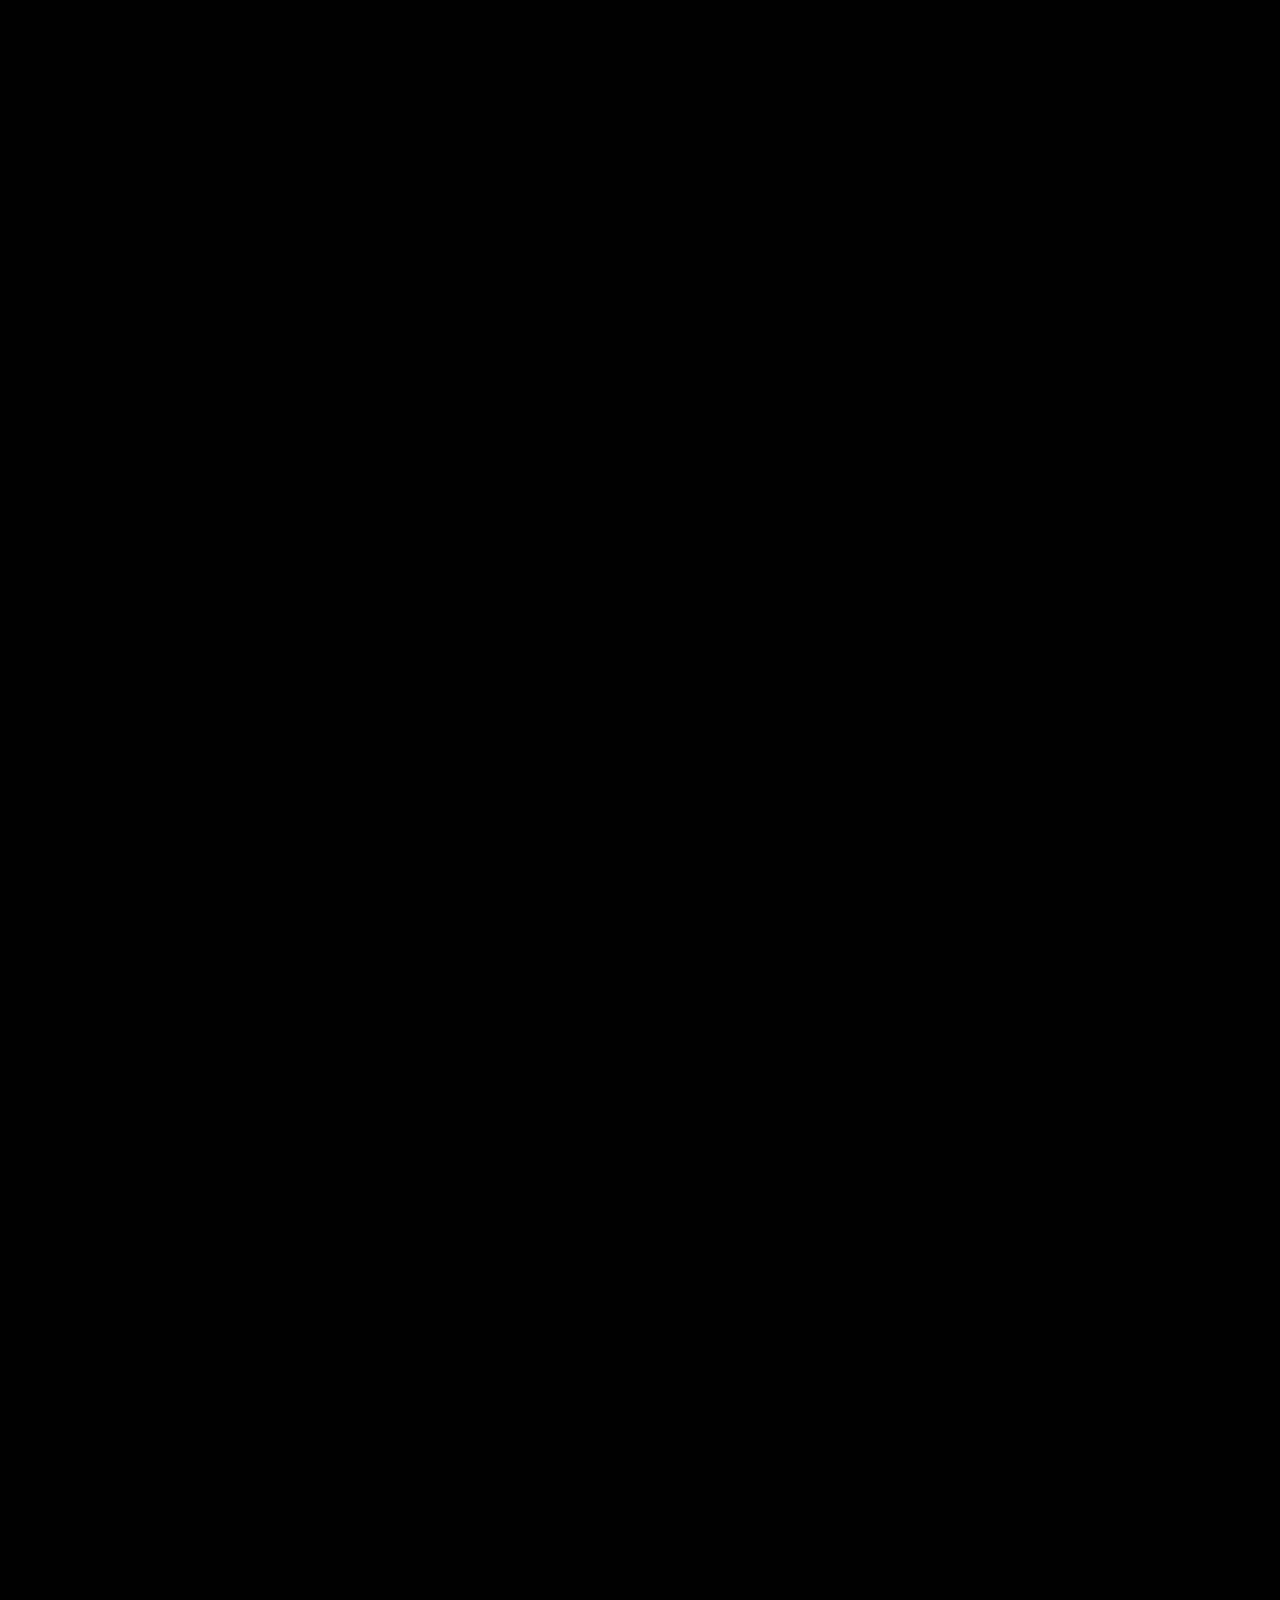
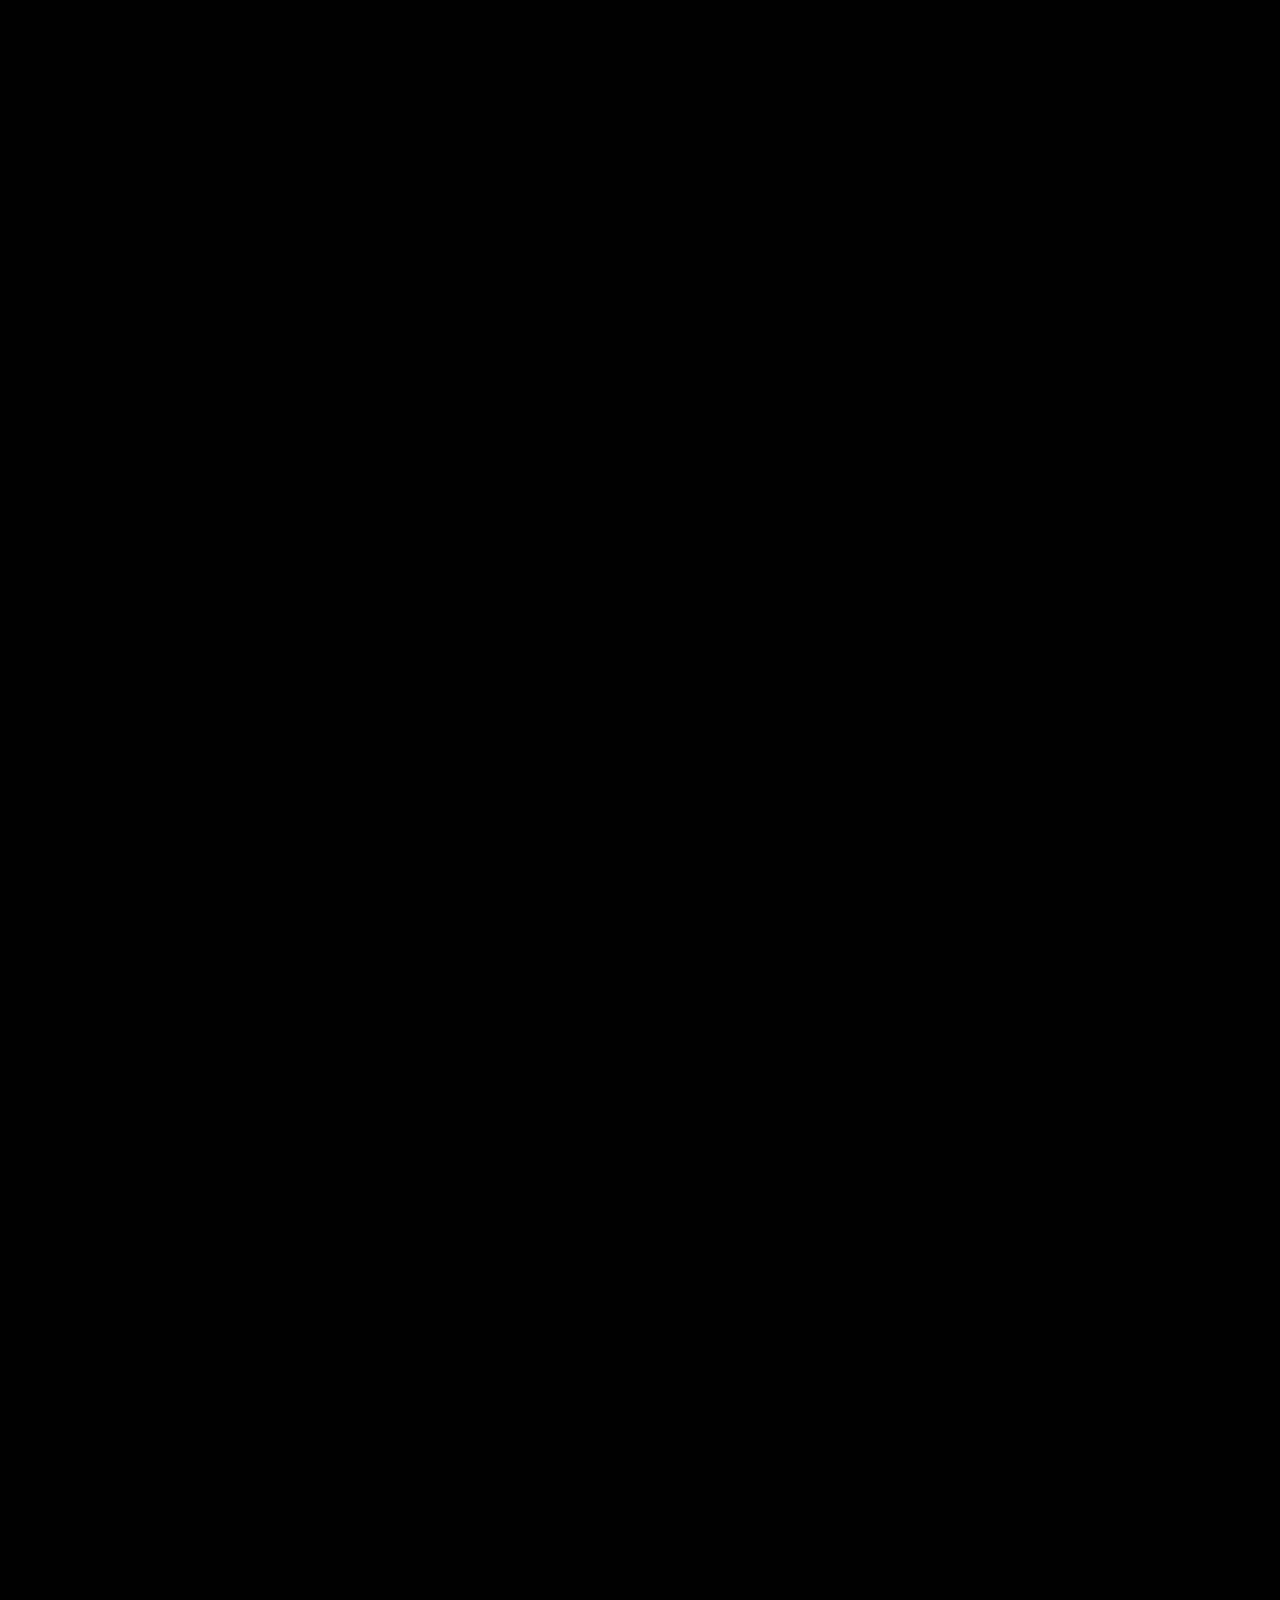
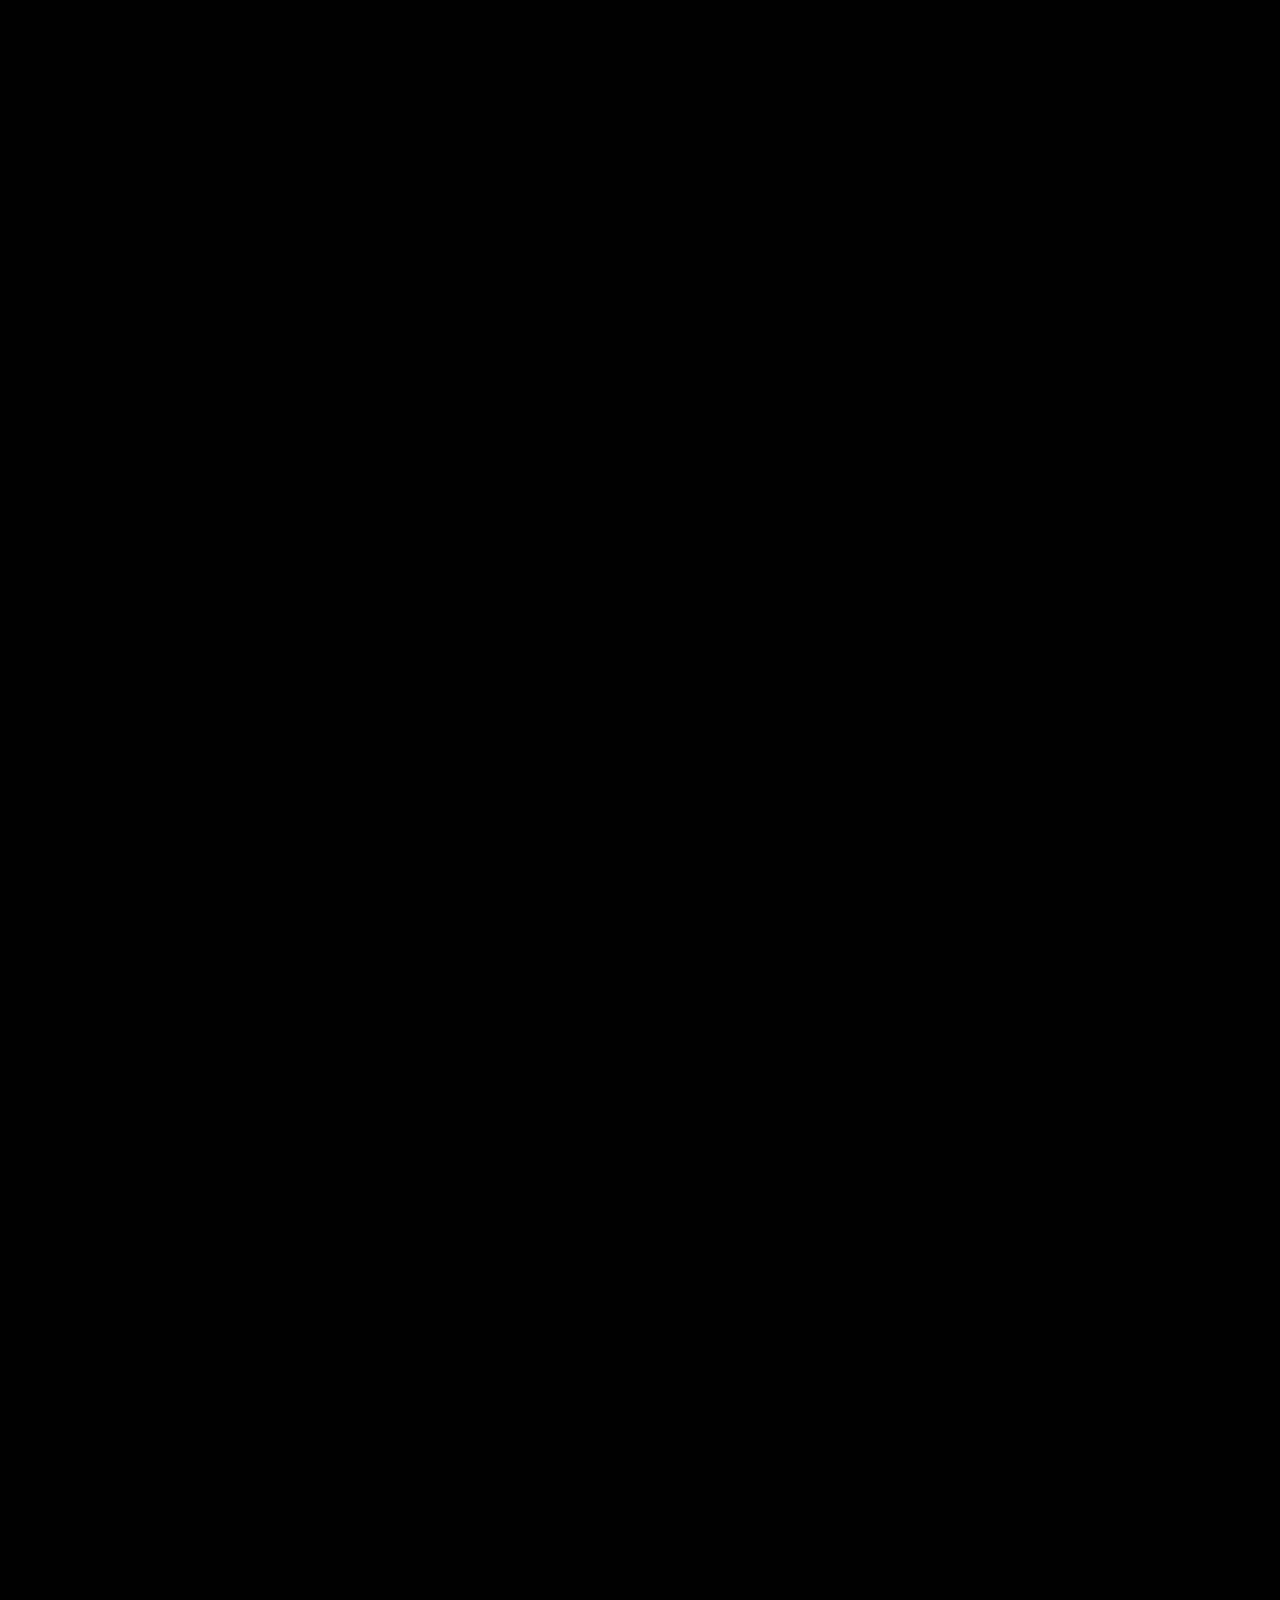
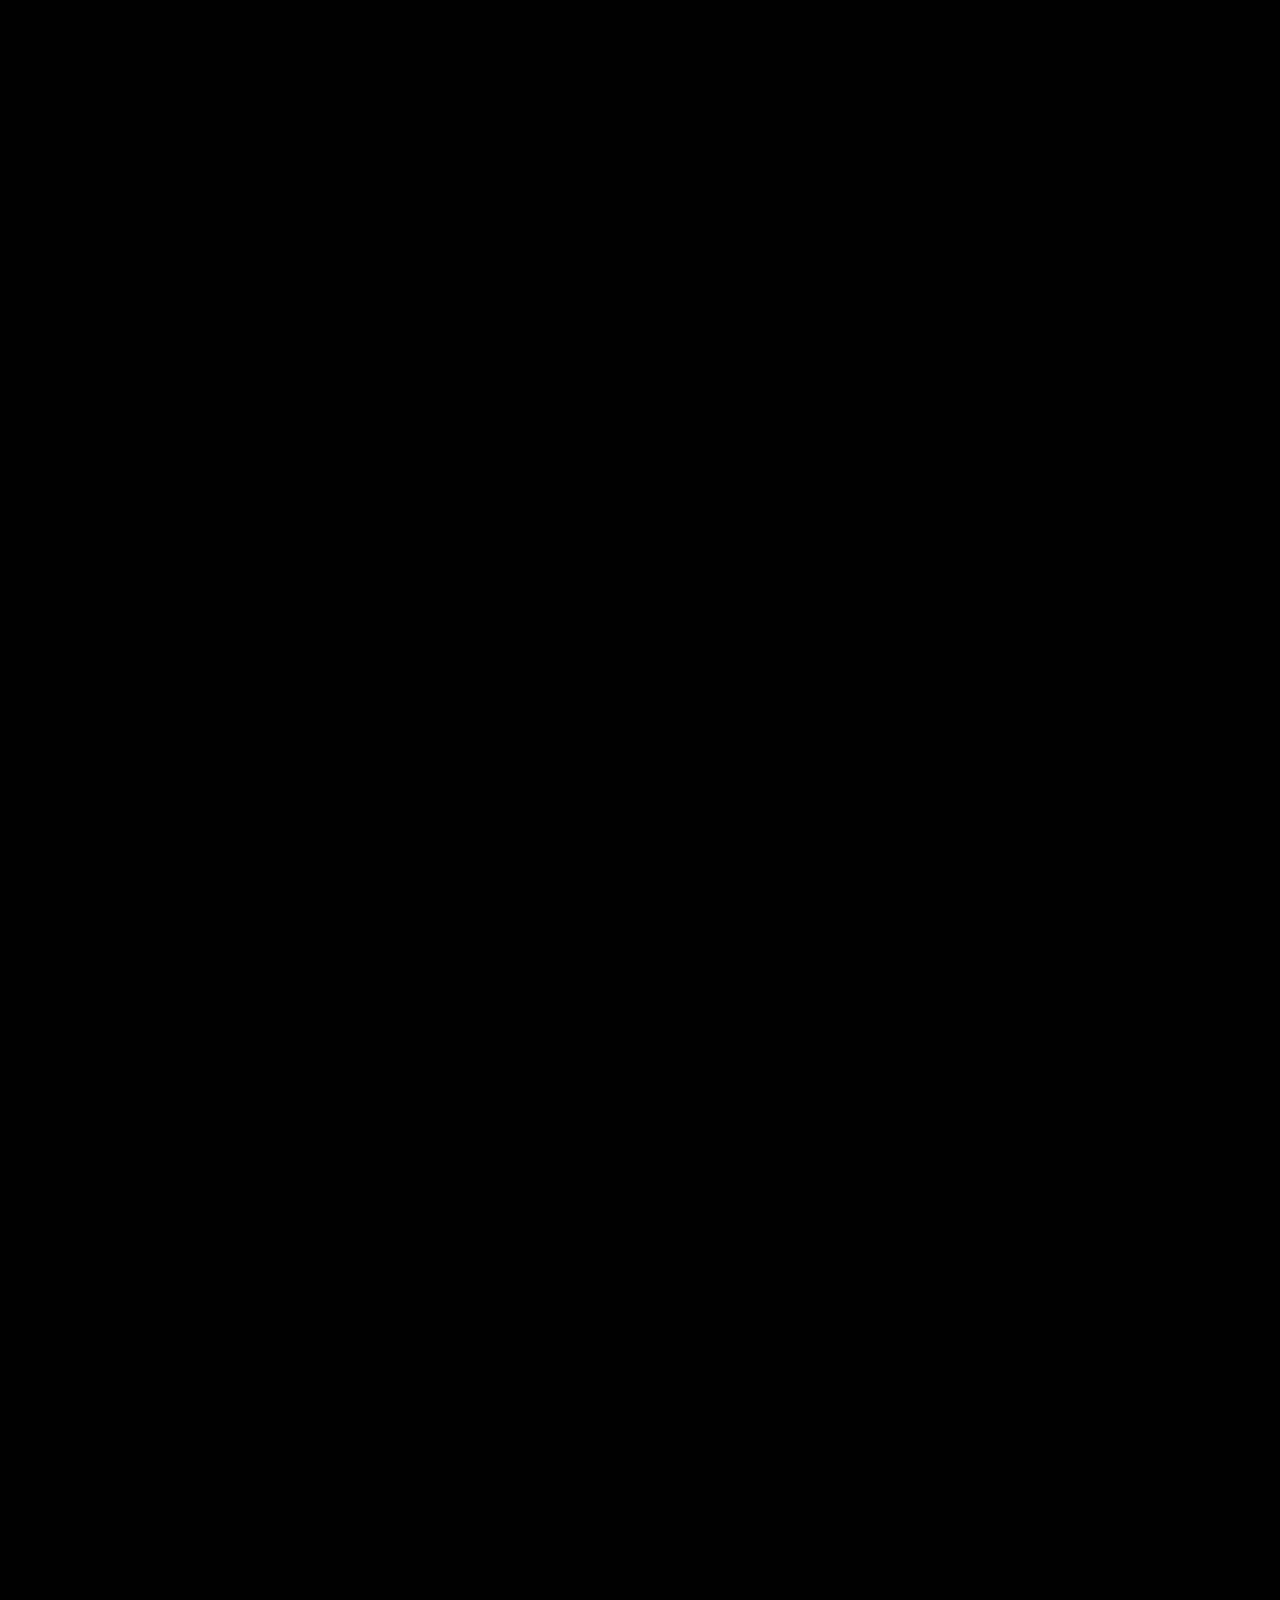
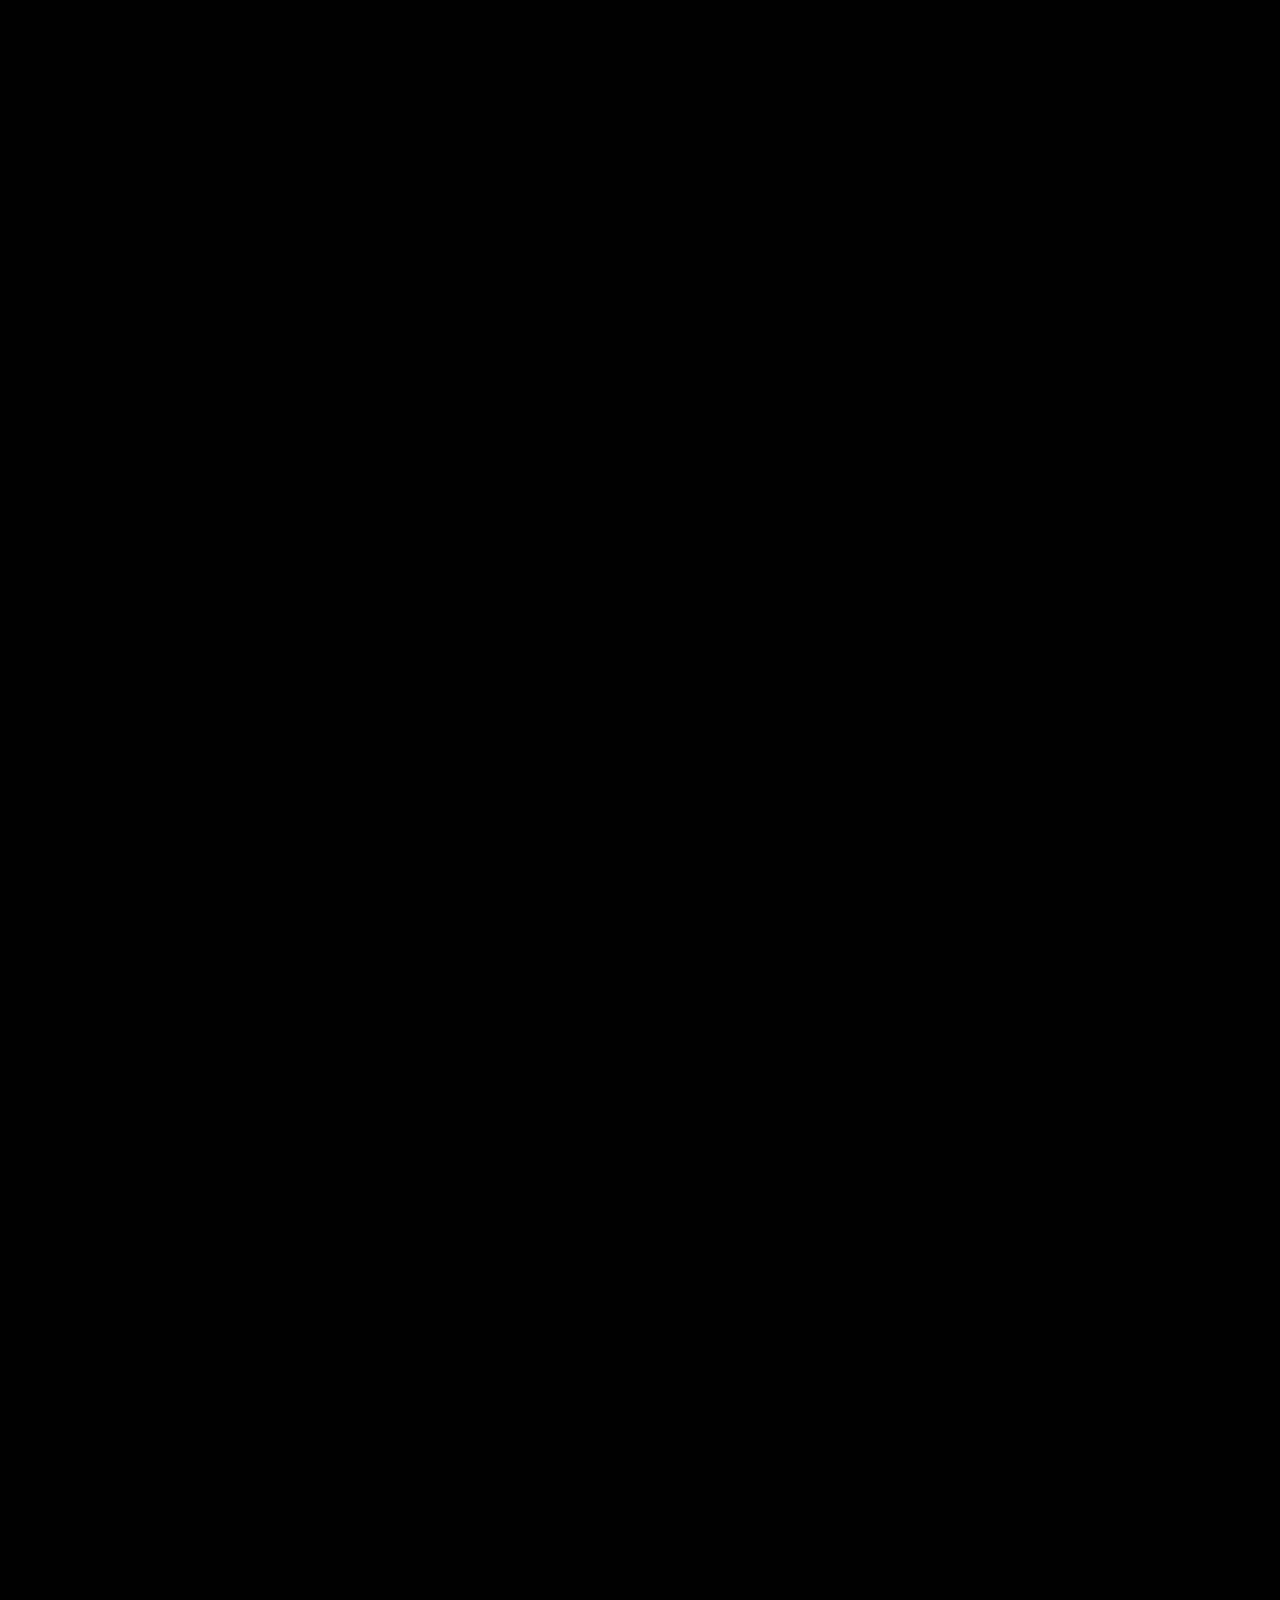
==== commit 9b4c107b: "Troca Inter por Geist e corrige os pesos da fonte variavel A tipografia sai do CDN do Google e passa" ====
--- a/index.html
+++ b/index.html
@@ -12,7 +12,8 @@
 
   <link rel="preload" as="image" href="autoload/Hero.webp" fetchpriority="high">
   <script src="https://cdn.tailwindcss.com?plugins=forms,container-queries"></script>
-  <link href="https://fonts.googleapis.com/css2?family=Inter:wght@200;300;400;500;600&family=Material+Symbols+Outlined:opsz,wght,FILL,GRAD@24,400,0,0&icon_names=arrow_back,arrow_upward,chevron_left,chevron_right,close,search&display=swap" rel="stylesheet">
+  <link href="https://fonts.googleapis.com/css2?family=Material+Symbols+Outlined:opsz,wght,FILL,GRAD@24,400,0,0&icon_names=arrow_back,arrow_upward,chevron_left,chevron_right,close,search&display=swap" rel="stylesheet">
+  <link rel="stylesheet" href="fonts.css">
   <script src="assets/js/components.js"></script>
   <parket-seo is-main></parket-seo>
   <script>
@@ -22,12 +23,12 @@
         extend: {
           borderRadius: { "DEFAULT": "0", "lg": "0", "xl": "0", "full": "9999px" },
           colors: { "surface": "#131313", "background": "#000000", "primary": "#ffffff" },
-          fontFamily: { "headline": ["Inter"], "body": ["Inter"], "label": ["Inter"] }
+          fontFamily: { "headline": ["Geist", "sans-serif"], "body": ["Geist", "sans-serif"], "label": ["Geist", "sans-serif"] }
         }
       }
     }
   </script>
-  <link rel="stylesheet" href="catalogo.css?v=5">
+  <link rel="stylesheet" href="catalogo.css?v=6">
   <link rel="stylesheet" href="index.css?v=47">
 </head>
 
@@ -44,7 +45,6 @@
   </header>
 
   <!-- Menu de coleções (aberto pelo hambúrguer) -->
-
 
   <!-- Side index (right) -->
   <nav id="side-index" class="side-index" aria-label="Índice"></nav>
@@ -281,7 +281,7 @@
         <h2 class="texturas-nome" id="texturas-nome" aria-live="polite">&nbsp;</h2>
         <p class="texturas-frase" id="texturas-desc" aria-live="polite">&nbsp;</p>
         <p class="texturas-contador"><span id="texturas-atual">01</span><span class="texturas-sep">/</span><span
-            id="texturas-total">05</span></p>
+            id="texturas-total">07</span></p>
       </div>
       <div class="texturas-palco">
         <button class="texturas-seta texturas-seta--prev" type="button" data-dir="-1" aria-label="Textura anterior">
@@ -495,7 +495,7 @@
     document.getElementById('footer-year').textContent = new Date().getFullYear();
   </script>
   <script defer src="index.js?v=14"></script>
-  <script defer src="catalogo.js?v=13"></script>
+  <script defer src="catalogo.js?v=16"></script>
 </body>
 
 </html>
--- a/fonts.css
+++ b/fonts.css
@@ -0,0 +1,35 @@
+/* ═══════════════════════════════════════════════════════════════
+   Geist — variavel, hospedada localmente (SIL Open Font License 1.1)
+
+   Fora do CDN do Google de proposito: a tipografia nao depende de
+   rede de terceiro, nao vaza o IP do visitante e nao paga dois
+   handshakes (googleapis + gstatic) antes do primeiro glifo.
+
+   E UM arquivo por subconjunto, nao um por peso: o .woff2 e uma
+   fonte variavel com eixo wght de 100 a 900. Por isso o
+   `font-weight: 100 900` abaixo — declarar um peso fixo faria o
+   navegador tratar o arquivo como estatico e arredondar 200 para
+   300 e 700 para 600, que e exatamente o bug que isso corrige.
+   Subconjuntos latin e latin-ext.
+
+   Para atualizar: pegar o CSS em fonts.googleapis.com com UA de
+   navegador moderno e rebaixar os .woff2 que ele apontar.
+   ═══════════════════════════════════════════════════════════════ */
+
+@font-face {
+  font-family: 'Geist';
+  font-style: normal;
+  font-weight: 100 900;
+  font-display: swap;
+  src: url('assets/fonts/geist-latin.woff2') format('woff2');
+  unicode-range: U+0000-00FF, U+0131, U+0152-0153, U+02BB-02BC, U+02C6, U+02DA, U+02DC, U+0304, U+0308, U+0329, U+2000-206F, U+20AC, U+2122, U+2191, U+2193, U+2212, U+2215, U+FEFF, U+FFFD;
+}
+
+@font-face {
+  font-family: 'Geist';
+  font-style: normal;
+  font-weight: 100 900;
+  font-display: swap;
+  src: url('assets/fonts/geist-latin-ext.woff2') format('woff2');
+  unicode-range: U+0100-02BA, U+02BD-02C5, U+02C7-02CC, U+02CE-02D7, U+02DD-02FF, U+0304, U+0308, U+0329, U+1D00-1DBF, U+1E00-1E9F, U+1EF2-1EFF, U+2020, U+20A0-20AB, U+20AD-20C0, U+2113, U+2C60-2C7F, U+A720-A7FF;
+}
--- a/catalogo.css
+++ b/catalogo.css
@@ -1,7 +1,7 @@
     /* ═══════════════════════════════════════════════════════════
        PARKET DESIGN SYSTEM — tokens (fonte: #PARKET DESIGN SYSTEM)
        Paleta: madeira → branco → preto → cinza → destaque
-       Tipografia: Inter fina (display) + Inter (interface)
+       Tipografia: Geist fina (display) + Geist (interface)
        Escala: 72/56/42/32/24/20/18/16/14 · espaçamento múltiplo de 8
        Movimento: 0.6s cubic-bezier(.22,.61,.36,1)
        ═══════════════════════════════════════════════════════════ */
@@ -19,8 +19,8 @@
       --branco-10: rgba(255,255,255,0.10);
 
       /* Tipografia */
-      --font-display: 'Inter', sans-serif;
-      --font-body: 'Inter', sans-serif;
+      --font-display: 'Geist', sans-serif;
+      --font-body: 'Geist', sans-serif;
 
       /* Escala tipográfica */
       --text-display: 72px;
@@ -192,7 +192,7 @@
       color: rgba(255,255,255,0.45);
       font-weight: 400;
     }
-    /* Peso 300, nao 200: em tela 1x a haste do Inter 200 nesses corpos nao cai
+    /* Peso 300, nao 200: em tela 1x a haste do Geist 200 nesses corpos nao cai
        inteira num pixel — letras de haste unica renderizam cinza e as densas
        (m, M) acumulam preto solido, dando aparencia de negrito aleatorio.
        Vale para toda a tipografia de display do site. */
--- a/index.css
+++ b/index.css
@@ -252,7 +252,7 @@
   margin-bottom: 1.25rem;
 }
 
-/* Peso 300, nao 200: em tela 1x a haste do Inter 200 nesse corpo fica em
+/* Peso 300, nao 200: em tela 1x a haste do Geist 200 nesse corpo fica em
    ~1,85px e nunca cai inteira num pixel, entao letras de haste unica (i, l)
    renderizam cinza enquanto as densas (m, M) acumulam preto solido — a linha
    parece ter negrito aleatorio. O 300 engrossa o bastante para as finas
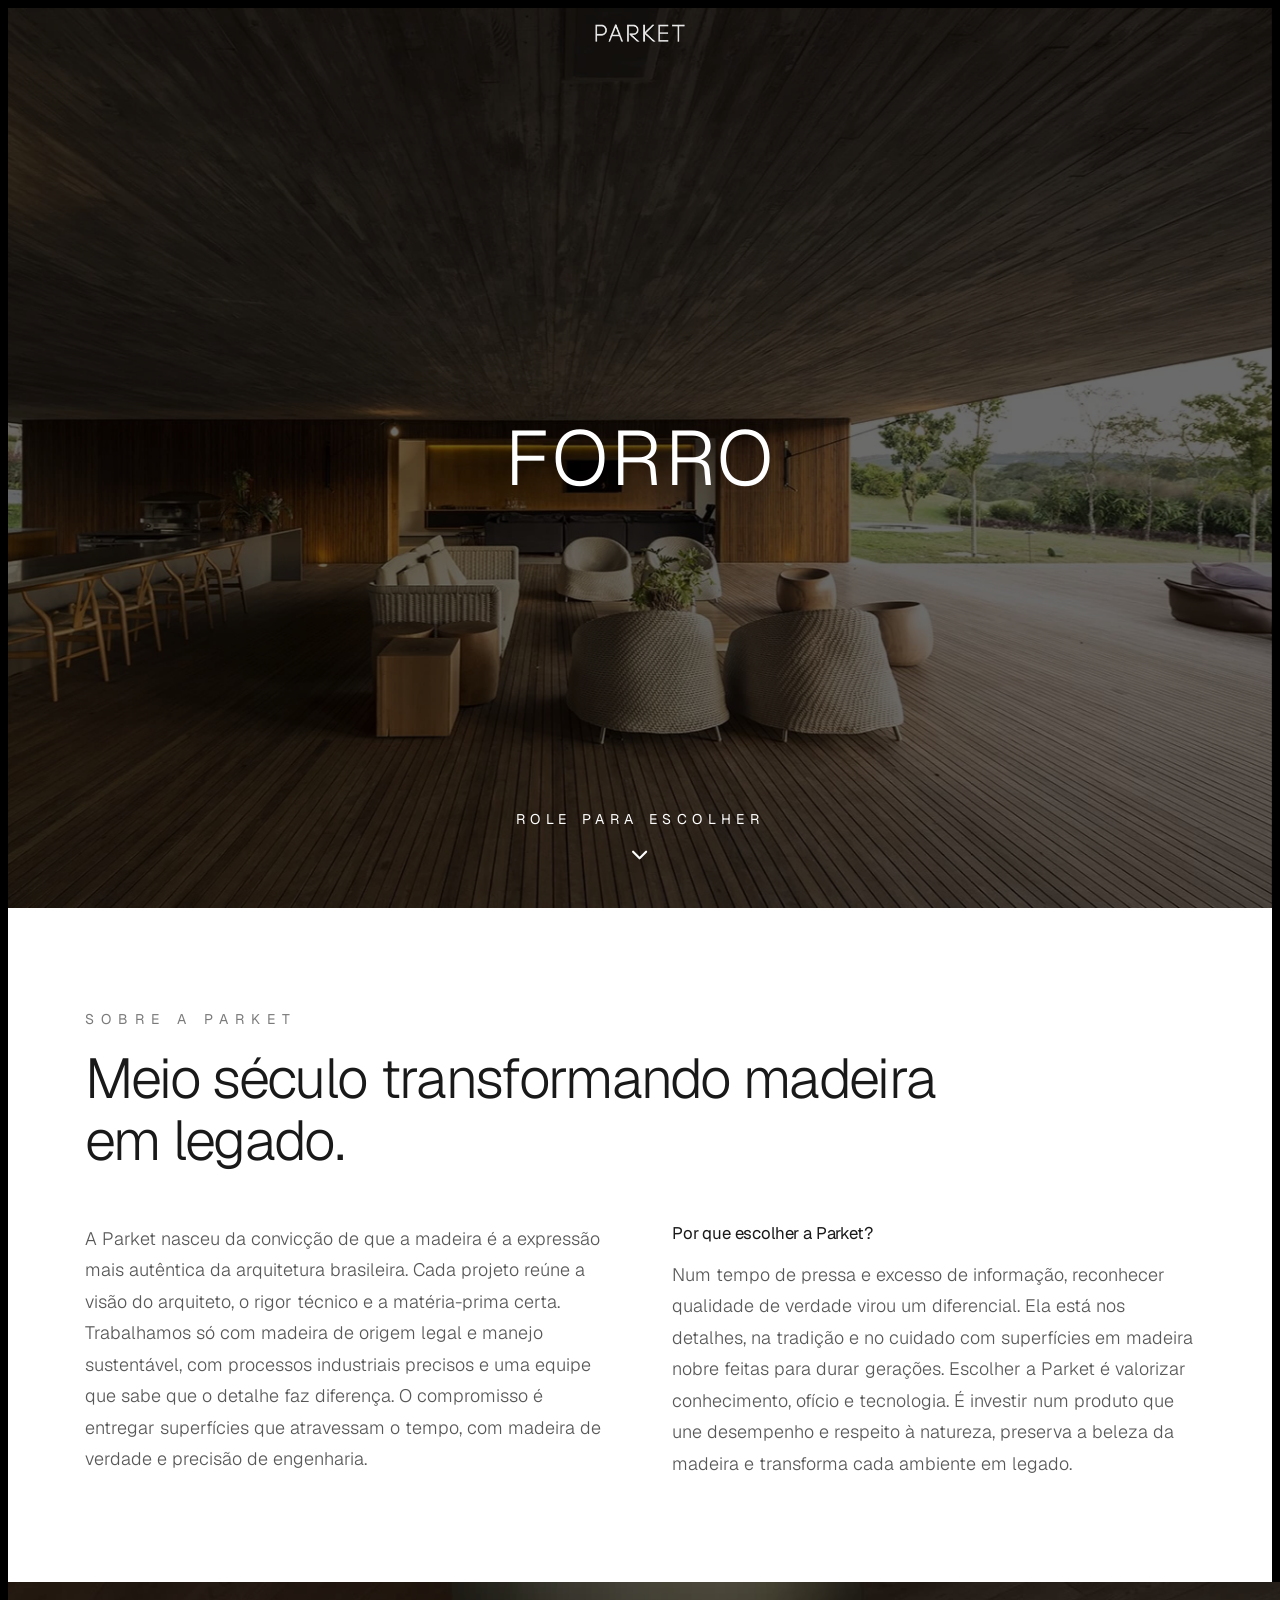
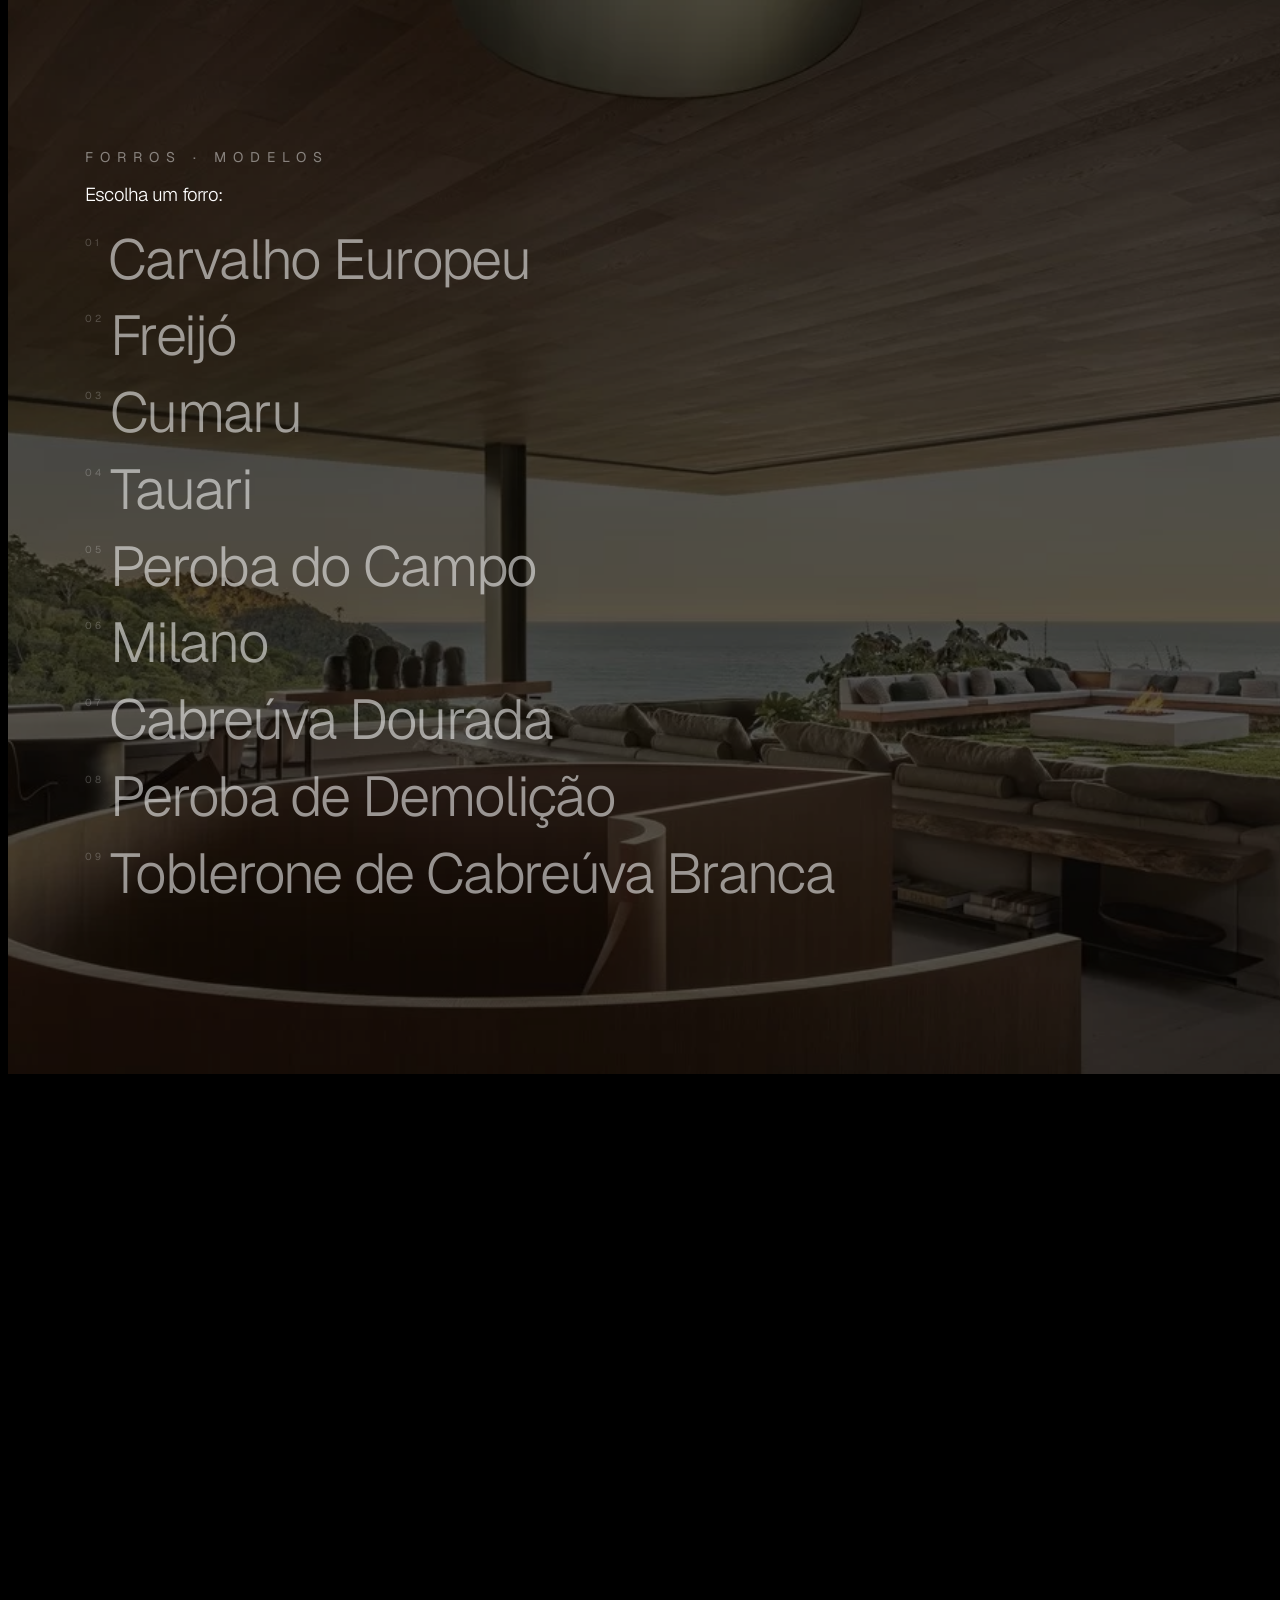
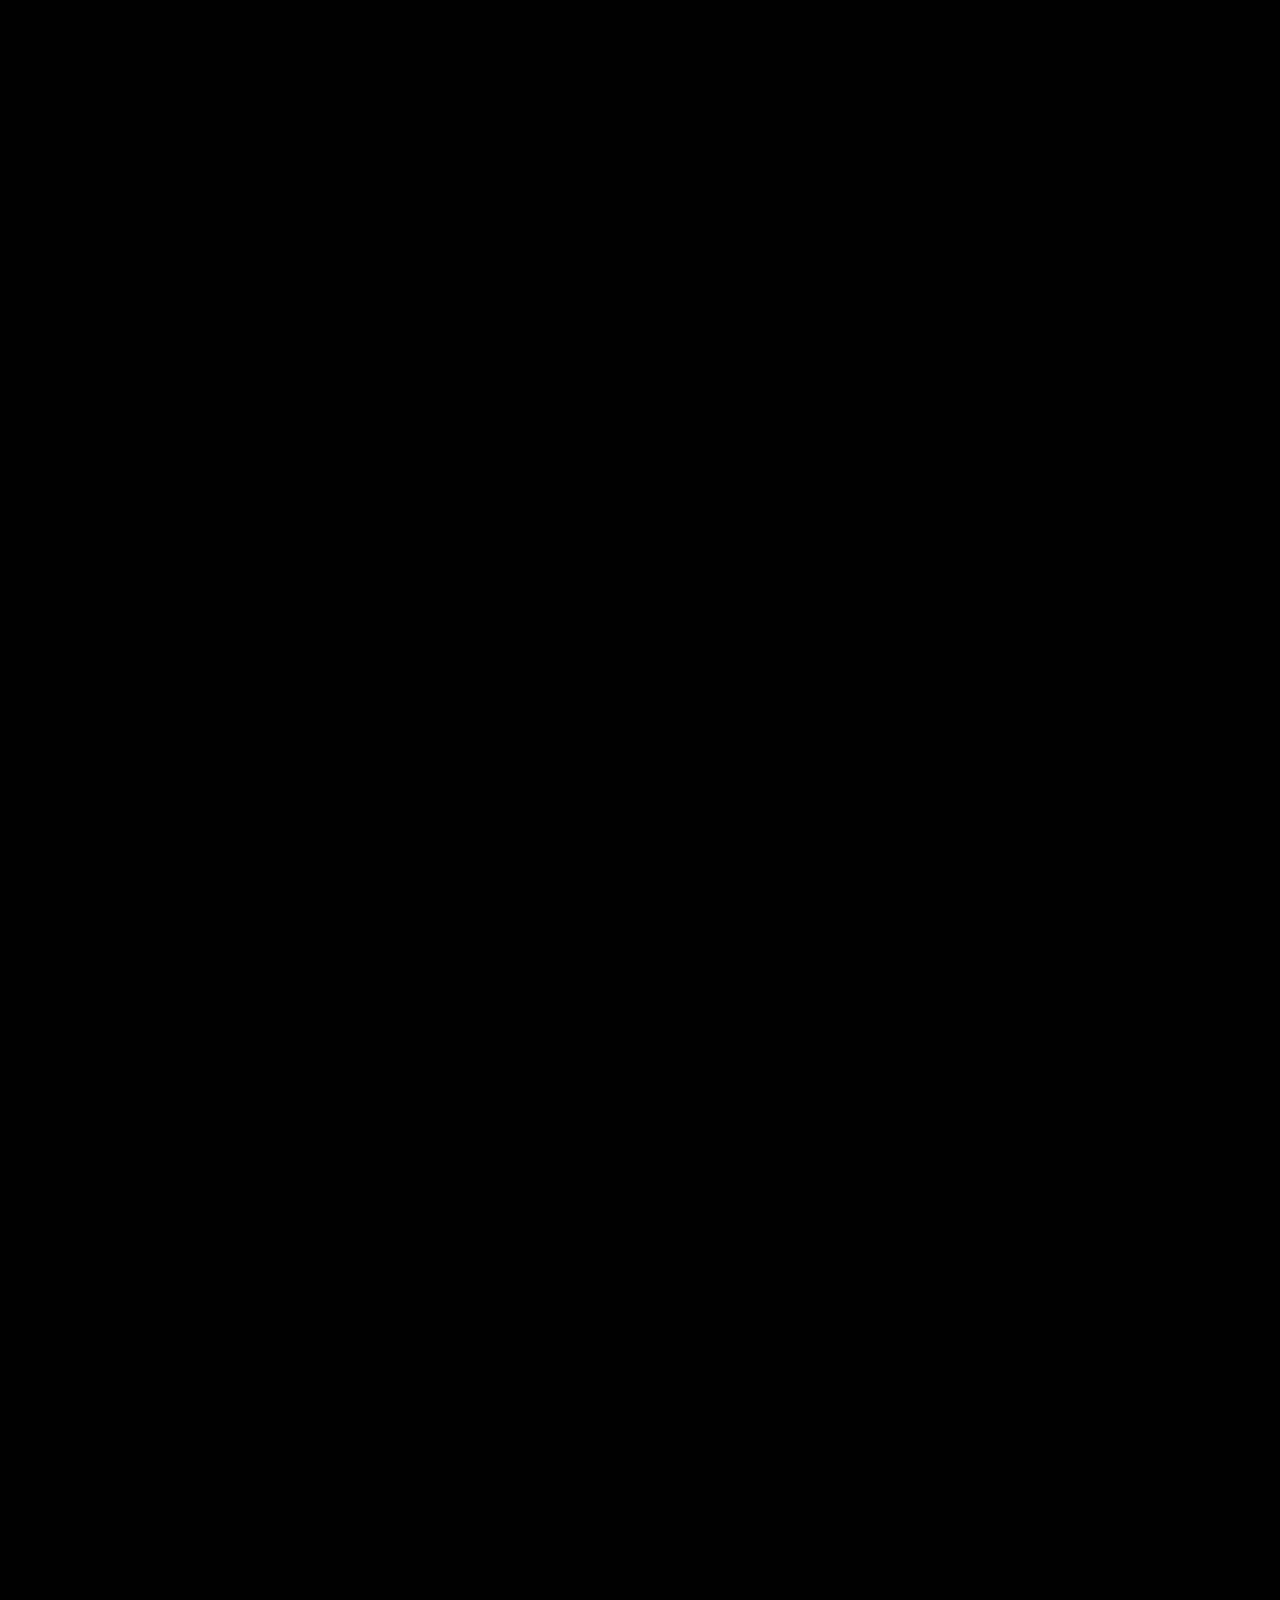
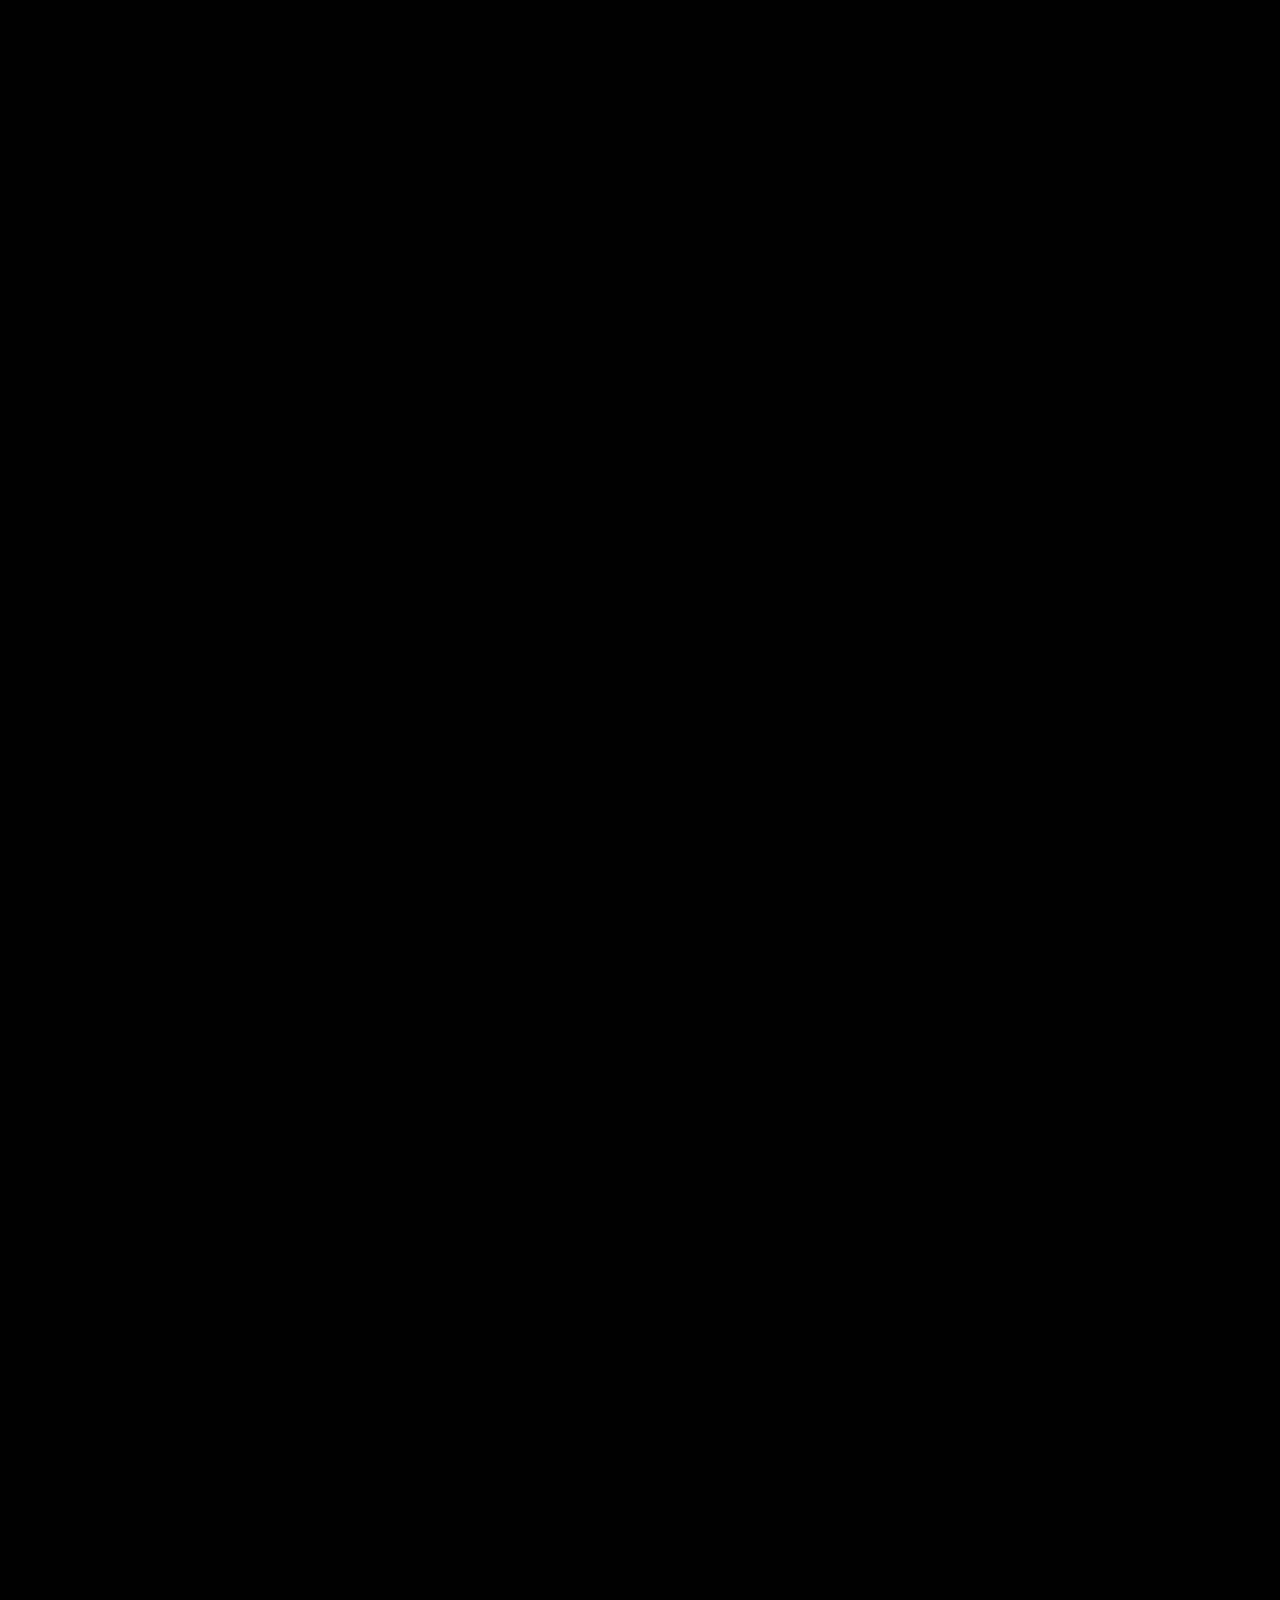
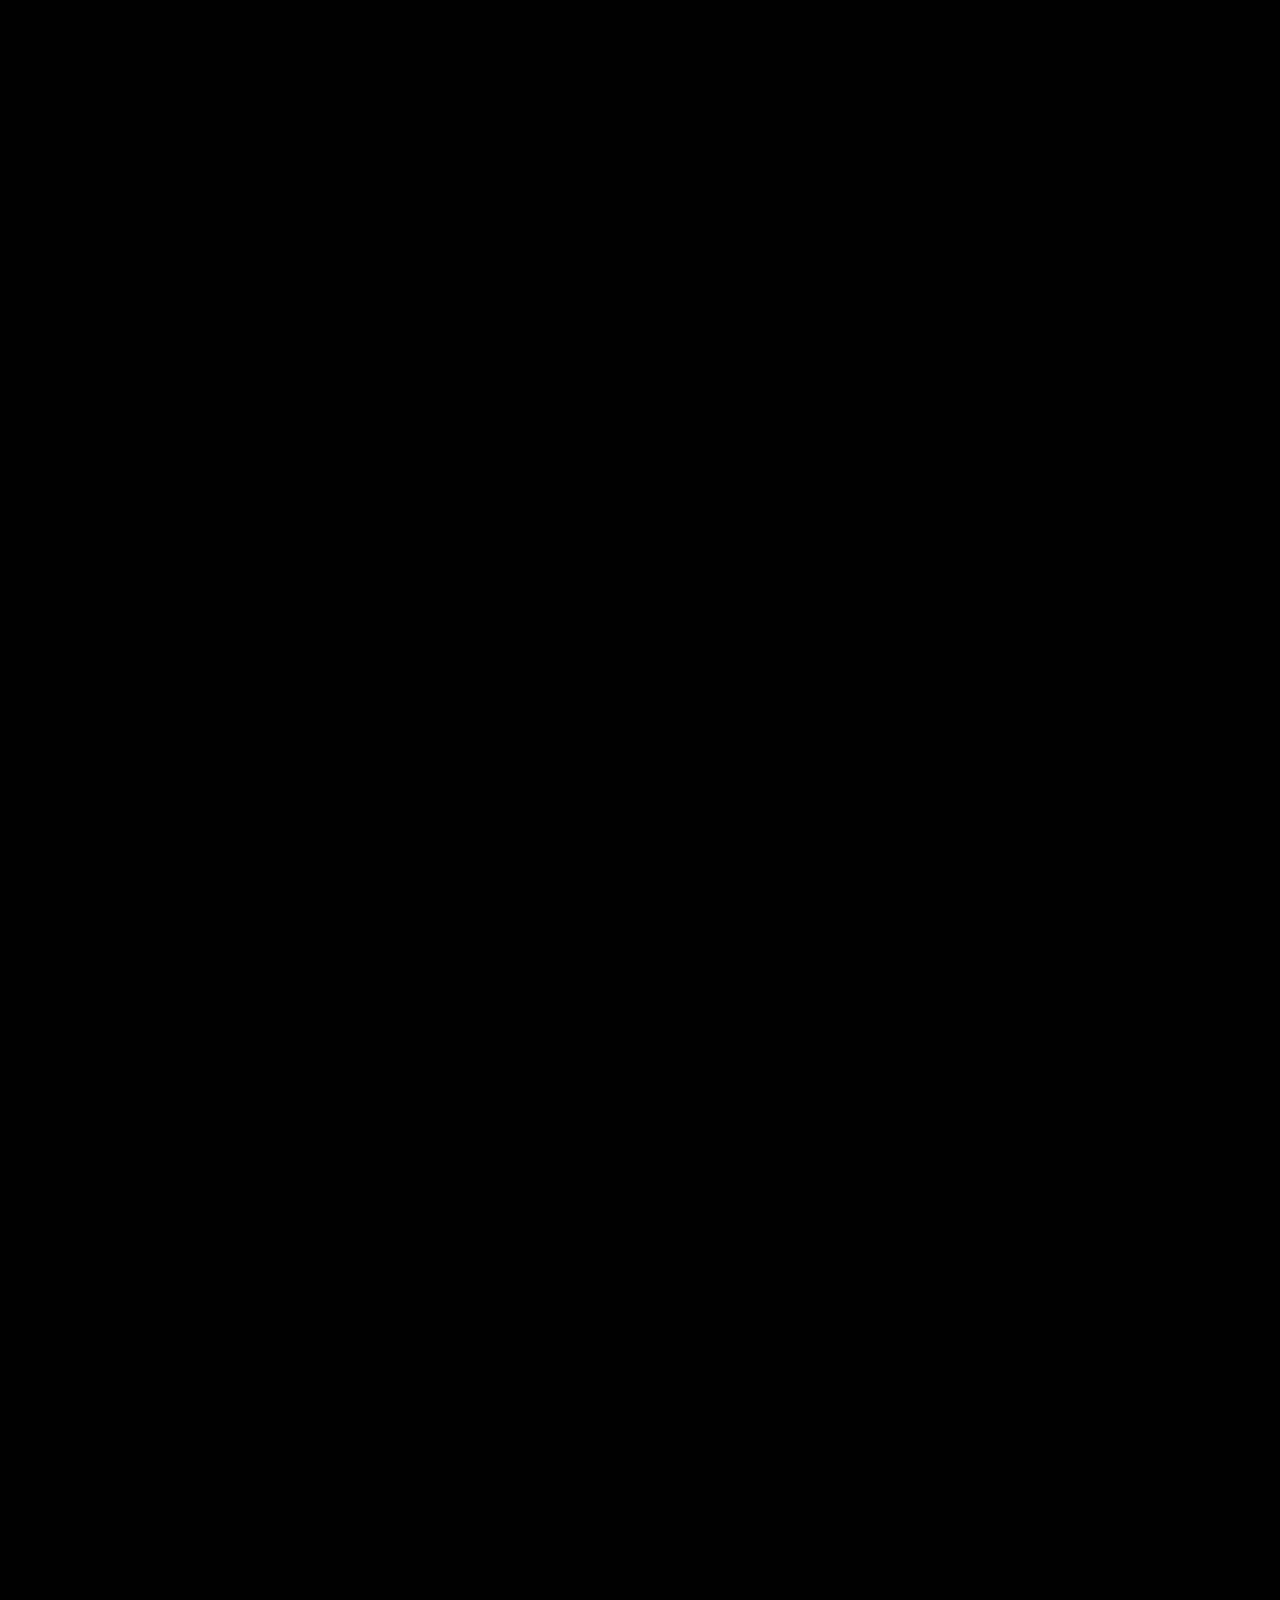
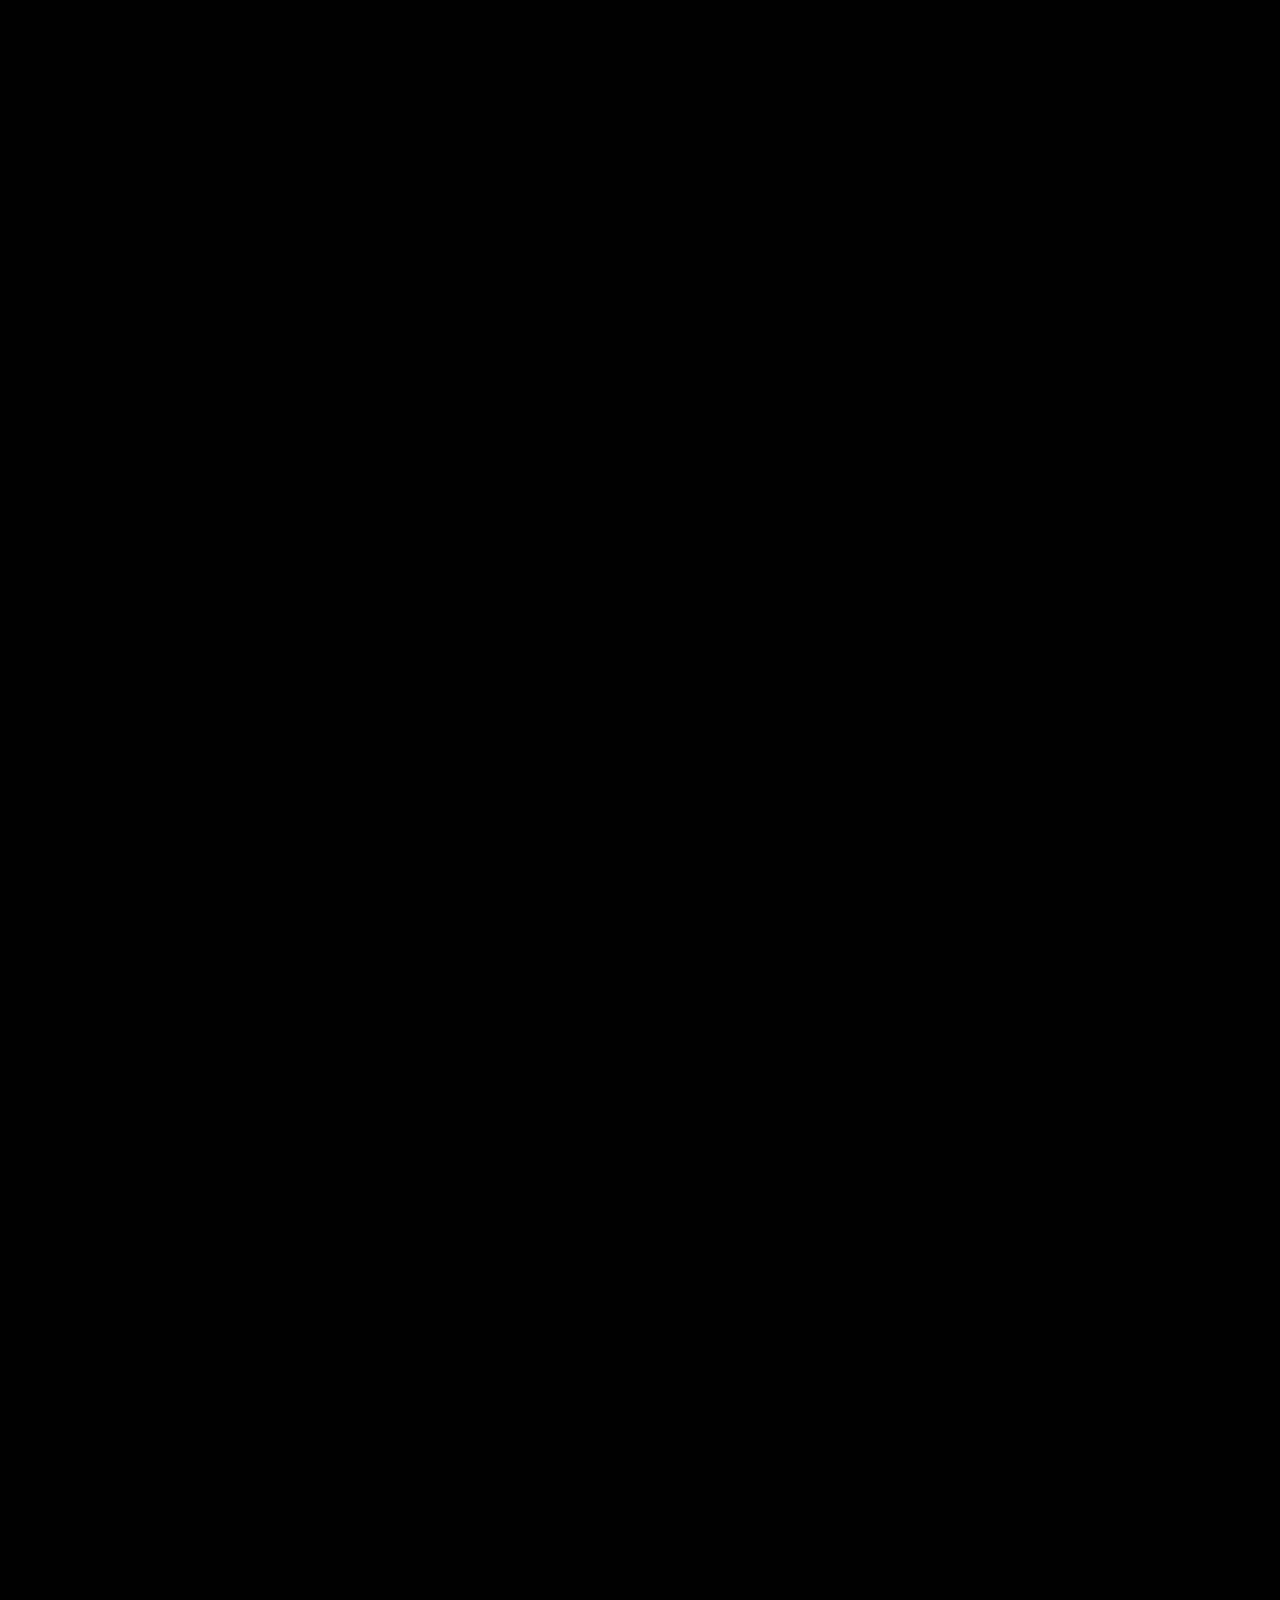
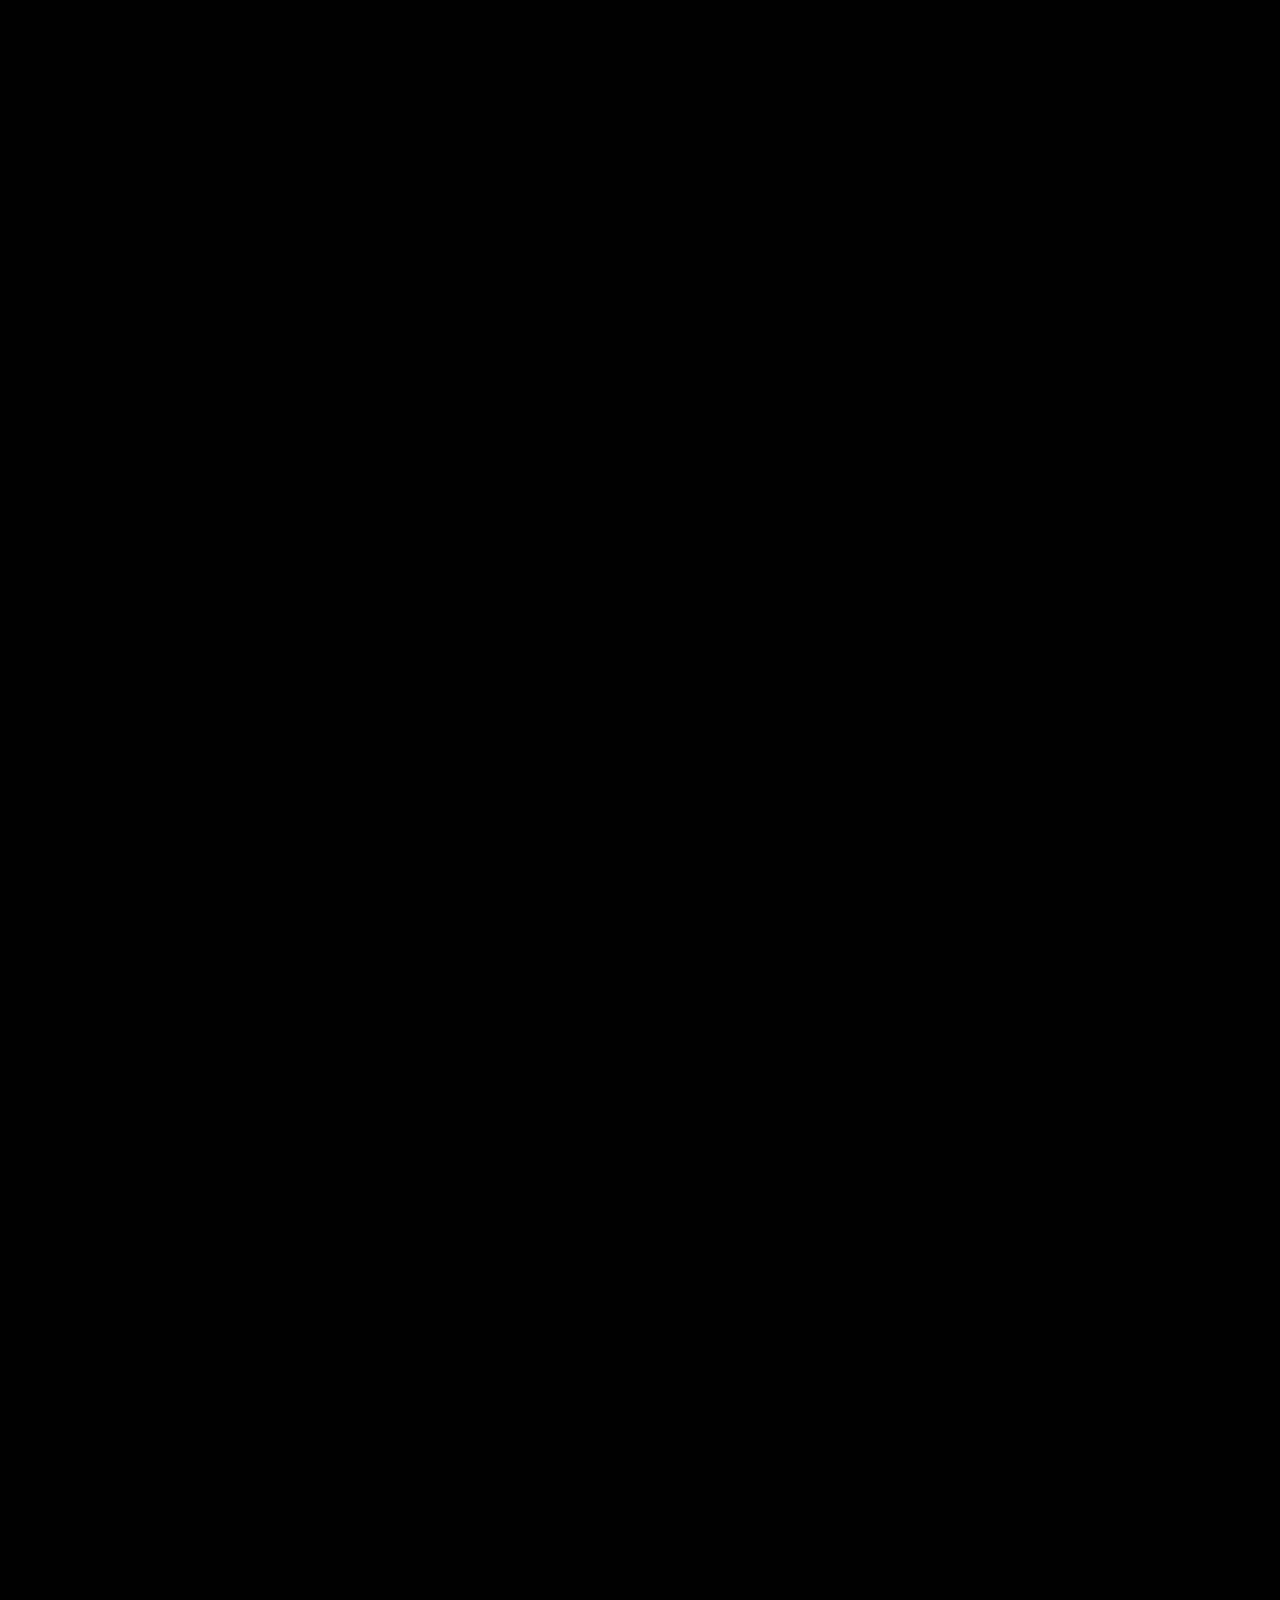
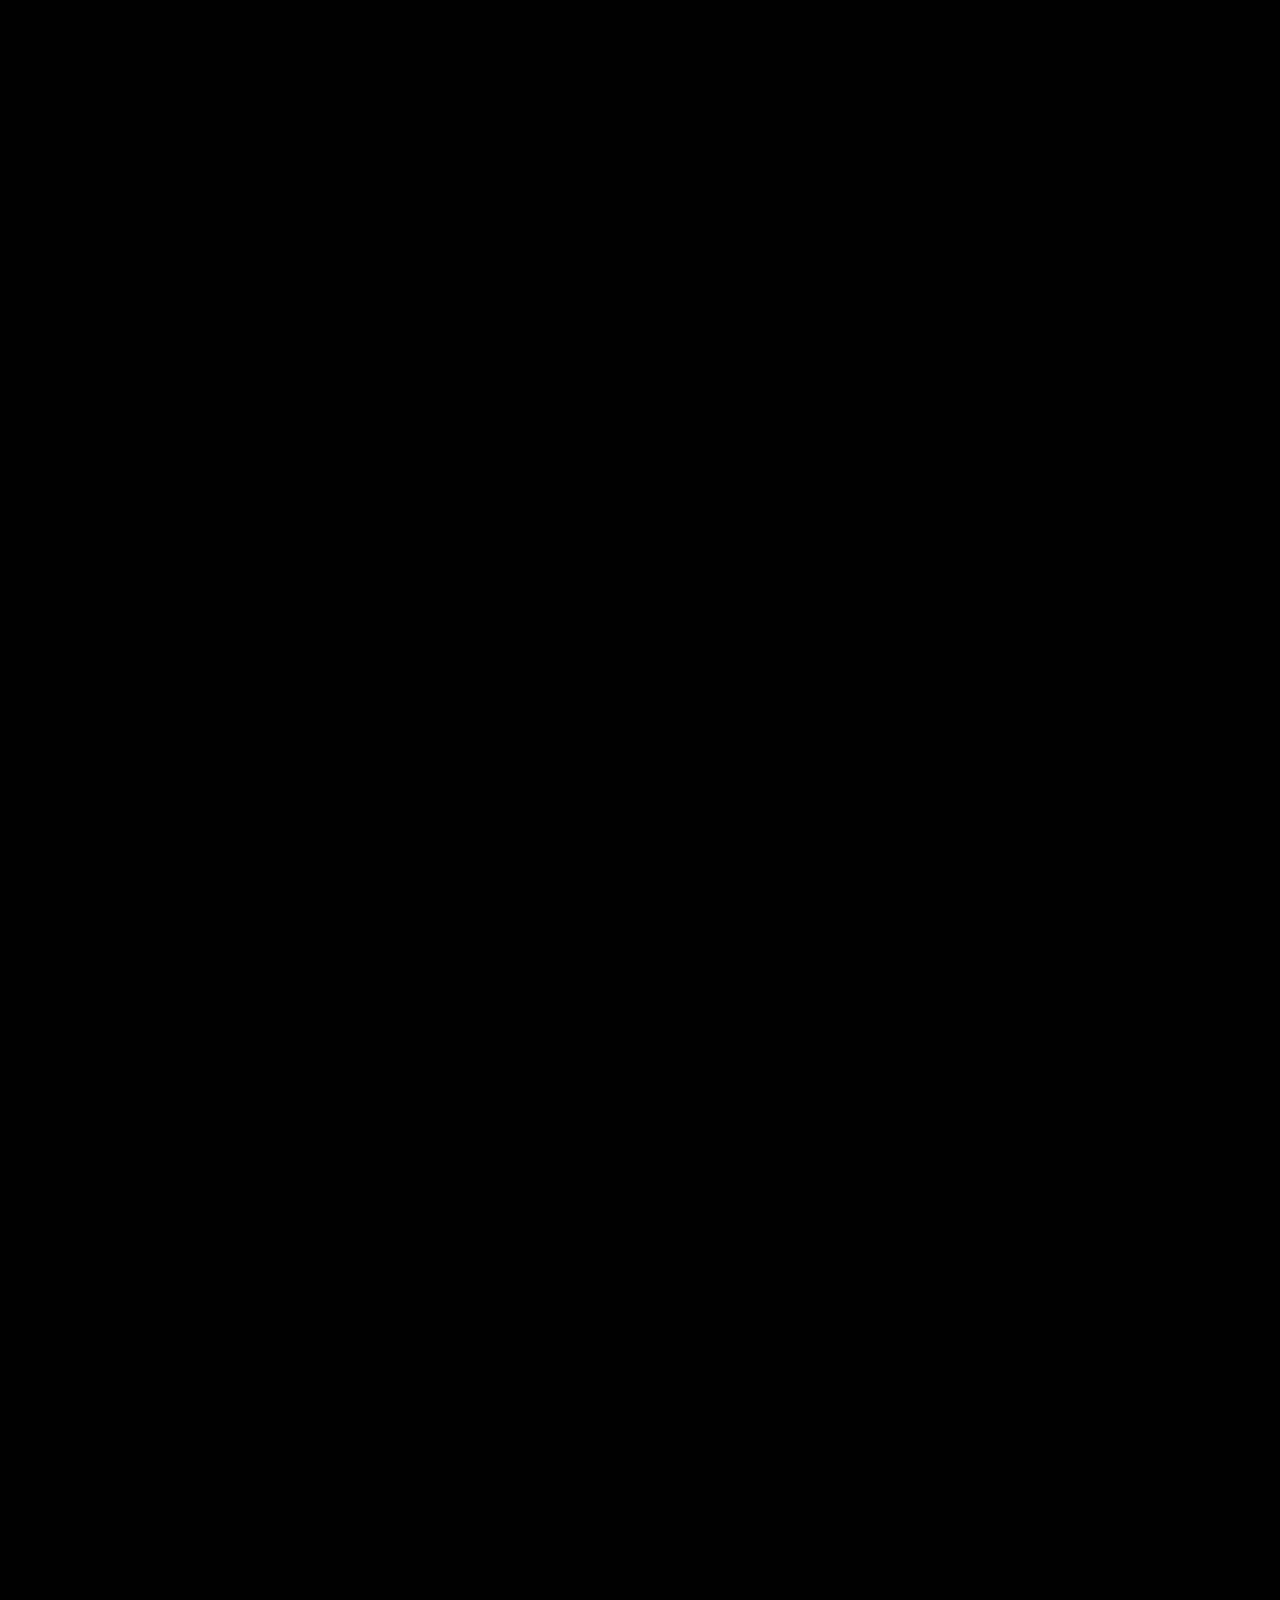
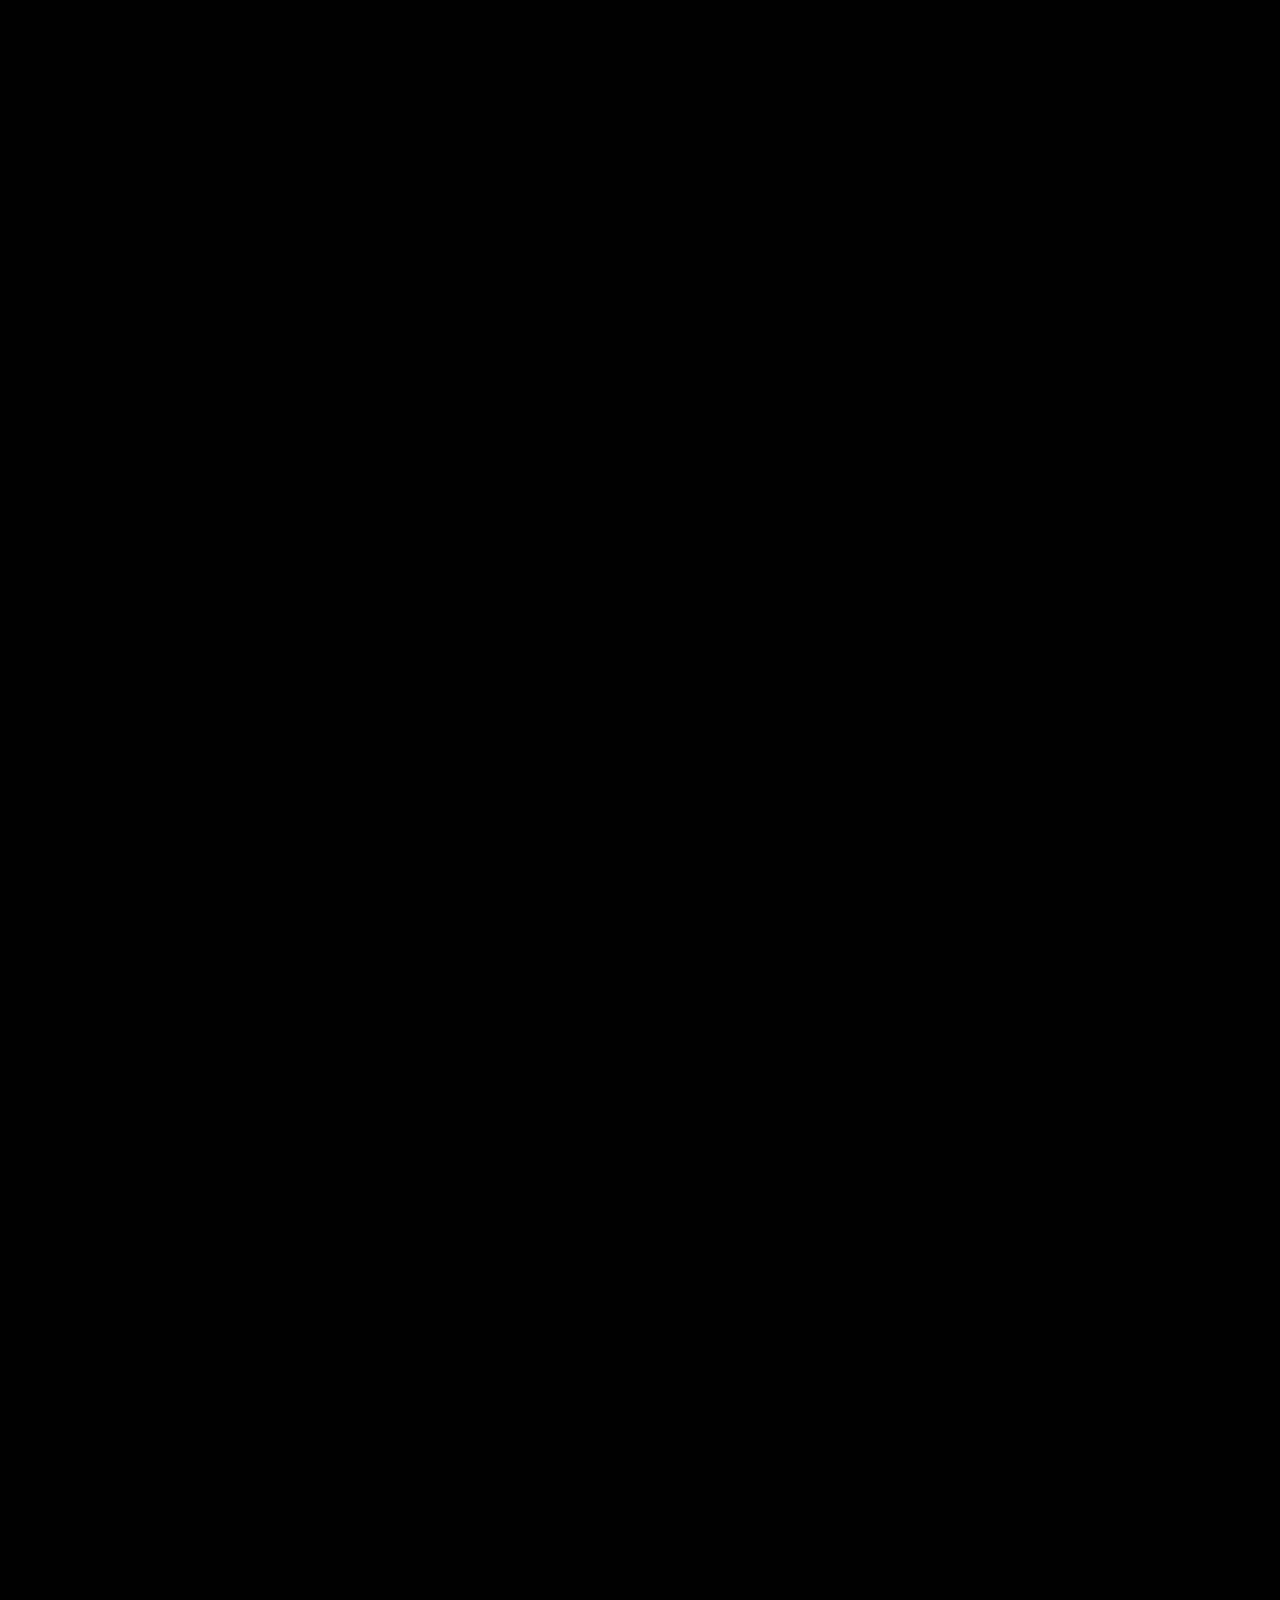
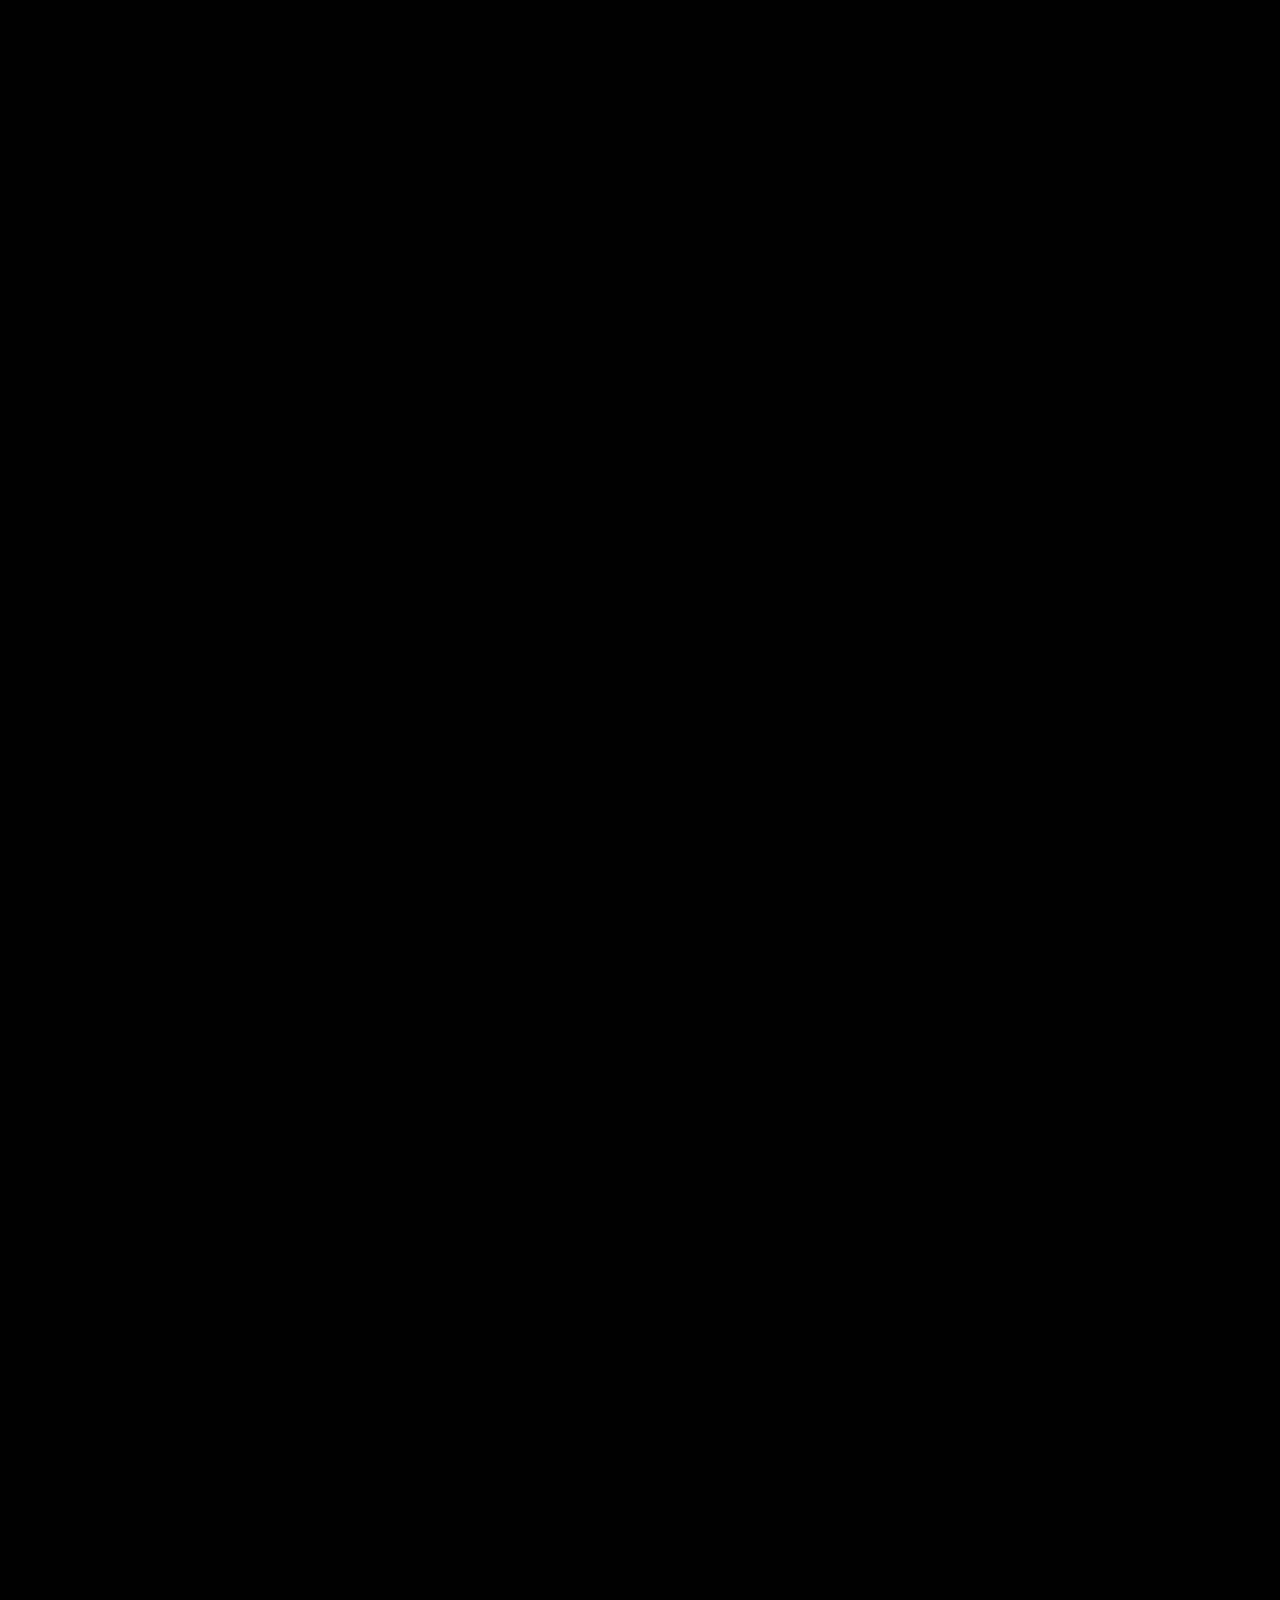
==== commit 01d4360a: "Refaz a página de forros com o design do catálogo geral Capa só com a foto e a palavra forro, em tel" ====
--- a/index.html
+++ b/index.html
@@ -29,7 +29,7 @@
     }
   </script>
   <link rel="stylesheet" href="catalogo.css?v=6">
-  <link rel="stylesheet" href="index.css?v=47">
+  <link rel="stylesheet" href="index.css?v=48">
 </head>
 
 <body class="antialiased selection:bg-white selection:text-black">
@@ -59,10 +59,6 @@
     <div id="hero-sticky">
       <div id="hero-bg" class="hero-media" style="background-image: url('autoload/Hero.webp');"></div>
       <span class="hero-wordmark" aria-hidden="true">forro</span>
-      <div id="hero-content" class="hero-copy">
-        <span class="hero-eyebrow">Coleção 2026</span>
-        <h1 class="hero-title">A madeira que<br>atravessa <span class="accent">gerações</span>.</h1>
-      </div>
       <div class="hero-scroll-hint">
         <span class="hero-scroll-label">Role para escolher</span>
         <span class="hero-scroll-arrow" aria-hidden="true">
@@ -79,75 +75,26 @@
       <header class="sobre-head fade">
         <span class="eyebrow">Sobre a Parket</span>
         <h2 class="sobre-title">
-          Meio século transformando madeira em <span class="accent">legado</span>.
+          Meio século transformando madeira em legado.
         </h2>
       </header>
 
       <div class="sobre-intro">
         <p class="corpo-text fade">
-          A Parket nasceu da convicção de que a madeira é a expressão mais autêntica da arquitetura brasileira.
-          Cada projeto que desenvolvemos representa o encontro entre a visão do arquiteto, a excelência técnica
-          e a essência da matéria-prima.
+          A <span translate="no" class="notranslate">Parket</span> nasceu da convicção de que a madeira é a
+          expressão mais autêntica da arquitetura brasileira. Cada projeto reúne a visão do arquiteto, o rigor
+          técnico e a matéria-prima certa. Trabalhamos só com madeira de origem legal e manejo sustentável, com
+          processos industriais precisos e uma equipe que sabe que o detalhe faz diferença. O compromisso é
+          entregar superfícies que atravessam o tempo, com madeira de verdade e precisão de engenharia.
         </p>
-        <p class="corpo-text fade">
-          Trabalhamos exclusivamente com madeiras de origem legal e manejo sustentável, processos industriais de
-          alta precisão e uma equipe especializada que entende que cada detalhe faz diferença. Nosso compromisso é entregar superfícies que atravessam o tempo, valorizando a arquitetura com a autenticidade da madeira, a precisão da engenharia e a excelência em cada detalhe.
-        </p>
-      </div>
-
-      <div class="sobre-pilares">
-        <article class="sobre-pilar fade">
-          <span class="sobre-pilar-num">01</span>
-          <h3 class="sobre-pilar-title">Origem responsável</h3>
-          <p>Madeira de origem legal e manejo sustentável, com certificação FSC. Respeito à floresta em cada régua
-            que produzimos.</p>
-        </article>
-        <article class="sobre-pilar fade" style="transition-delay:.08s">
-          <span class="sobre-pilar-num">02</span>
-          <h3 class="sobre-pilar-title">Precisão industrial</h3>
-          <p>Processos de alta tecnologia e controle rigoroso, aliados ao artesanato de uma equipe especializada
-            em cada detalhe.</p>
-        </article>
-        <article class="sobre-pilar fade" style="transition-delay:.16s">
-          <span class="sobre-pilar-num">03</span>
-          <h3 class="sobre-pilar-title">Legado duradouro</h3>
-          <p>Superfícies concebidas para atravessar gerações, mantendo desempenho e a mesma elegância do
-            primeiro dia.</p>
-        </article>
-      </div>
-
-      <div class="sobre-stats fade" role="list">
-        <div class="stat" role="listitem">
-          <span class="stat-num">50<sup>+</sup></span>
-          <span class="stat-label">anos de tradição</span>
-        </div>
-        <div class="stat" role="listitem">
-          <span class="stat-num">FSC</span>
-          <span class="stat-label">madeira certificada</span>
-        </div>
-        <div class="stat" role="listitem">
-          <span class="stat-num">100<sup>%</sup></span>
-          <span class="stat-label">madeira natural</span>
-        </div>
-      </div>
-
-      <div class="porque-block">
-        <div class="porque-head fade">
-          <span class="eyebrow">O diferencial</span>
-          <h2 class="porque-title">
-            Por que escolher a <span translate="no" class="notranslate accent">Parket</span>?
-          </h2>
-        </div>
-        <div class="porque-body">
-          <p class="corpo-text fade">
-            Em um mundo marcado pela velocidade e pelo excesso de informações, reconhecer a verdadeira qualidade
-            tornou-se um diferencial. A excelência está nos detalhes, na tradição e no cuidado dedicado à criação
-            de forros de madeira nobre concebidos para durar por gerações.
-          </p>
-          <p class="corpo-text fade" style="transition-delay:.08s">
-            Escolher a <span translate="no" class="notranslate">Parket</span> é valorizar conhecimento, artesanato,
-            inovação, tecnologia e autenticidade. É investir em um produto que une desempenho, sofisticação e respeito
-            à natureza, preservando a beleza da madeira e transformando cada ambiente em um legado duradouro.
+        <div class="sobre-porque fade" style="transition-delay:.08s">
+          <h3 class="sobre-porque-title">Por que escolher a <span translate="no" class="notranslate">Parket</span>?</h3>
+          <p class="corpo-text">
+          Num tempo de pressa e excesso de informação, reconhecer qualidade de verdade virou um diferencial. Ela está nos detalhes, na
+          tradição e no cuidado com superfícies em madeira nobre feitas para durar gerações. Escolher a
+          <span translate="no" class="notranslate">Parket</span> é valorizar conhecimento, ofício e tecnologia.
+          É investir num produto que une desempenho e respeito à natureza, preserva a beleza da madeira e
+          transforma cada ambiente em legado.
           </p>
         </div>
       </div>
@@ -157,324 +104,31 @@
 
   <!-- ─── ARVORE ─── -->
 
-  <!-- ─── ESCOLHA UM PRODUTO ─── -->
-  <section id="products-index" class="index-block">
-    <div class="w-full max-w-screen-xl mx-auto">
-      <span class="eyebrow block mb-10 fade-up">Índice</span>
-      <h2 class="display-title text-[clamp(1.5rem,3vw,2.4rem)] mb-14 text-white/70 fade-up"
-        style="transition-delay: 0.05s">
-        Escolha um produto:
-      </h2>
-      <nav id="products-nav" class="index-list fade-up" style="transition-delay: 0.12s"></nav>
-    </div>
-  </section>
-
   <!-- ─── PRODUCT SECTIONS (injected) ─── -->
   <main id="products" class="relative z-10 bg-black"></main>
-  <!-- ─── MADEIRAS · forro em madeira natural (régua 3D fechada e girável) ─── -->
-  <section id="madeiras-tipos" data-screen-label="Madeira natural">
-    <div class="mtipos-inner">
-      <!-- topo: título + intro à esquerda, régua 3D à direita -->
-      <div class="mtipos-top">
-        <div class="mtipos-copy">
-          <header class="mtipos-head fade-up">
-            <span class="mtipos-eyebrow">Sobre as madeiras</span>
-            <h2 class="mtipos-title">Forro em madeira natural
-              <span class="mtipos-sub">A madeira como ela é</span>
-            </h2>
-          </header>
-
-          <div class="mtipos-intro">
-            <p class="fade-up">Nossos forros são feitos de madeira natural, em réguas de peça única. Nada de lâminas
-              impressas ou revestimentos que imitam a madeira: o que se vê no teto é a própria árvore, com o desenho
-              que ela levou décadas para formar.</p>
-            <p class="fade-up" style="transition-delay:.06s">Além da beleza e da sensação de aconchego que a madeira
-              proporciona, o forro é um elemento técnico da construção. Espécie, dimensão, acabamento e o modo de
-              fixação são escolhidos junto com o projeto, para que o teto se comporte bem ao longo dos anos.</p>
-            <p class="mtipos-lead fade-up" style="transition-delay:.12s">Uma só matéria-prima, trabalhada com precisão
-              do corte à instalação.</p>
-          </div>
-        </div>
-
-        <!-- régua 3D reaproveitada: fechada e arrastável com o mouse -->
-        <div class="mtipos-3d fade-up">
-          <div class="mtipos-stage" data-floor3d>
-            <!-- Peça única, cuboide fechado. -->
-            <div class="mtipos-stack" data-floor3d-stack>
-              <div class="floor-face floor-top"></div>
-              <div class="floor-face floor-bottom"></div>
-              <div class="floor-face floor-edge floor-edge-f"></div>
-              <div class="floor-face floor-edge floor-edge-l"></div>
-              <div class="floor-face floor-edge floor-edge-r"></div>
-              <!-- borda traseira fechada: mesmo corte de compensado das outras laterais -->
-              <div class="floor-face floor-edge floor-edge-b"></div>
-            </div>
-            <div class="mtipos-shadow" data-floor3d-shadow></div>
-          </div>
-          <p class="mtipos-3d-hint">
-            <svg viewBox="0 0 40 12" aria-hidden="true">
-              <path d="M6 6h28M6 6l4-4M6 6l4 4M34 6l-4-4M34 6l-4 4" />
-            </svg>
-            <span>Arraste para girar a régua</span>
-          </p>
-        </div>
-      </div>
-
-      <div class="mtipos-atributos">
-
-        <article class="mtipos-atr fade-up">
-          <span class="mtipos-atr-num">01</span>
-          <h3 class="mtipos-atr-title">Peça única</h3>
-          <p>Cada régua é uma só peça de madeira maciça, da superfície ao miolo. Sem lâminas, sem colagens aparentes,
-            sem nada que imite a madeira.</p>
-        </article>
-
-        <article class="mtipos-atr fade-up" style="transition-delay:.08s">
-          <span class="mtipos-atr-num">02</span>
-          <h3 class="mtipos-atr-title">Veio natural</h3>
-          <p>O desenho dos veios, os nós e a variação de tom vêm da própria árvore. Nenhuma régua é igual à outra, e é
-            isso que dá vida ao plano do teto.</p>
-        </article>
-
-        <article class="mtipos-atr fade-up" style="transition-delay:.16s">
-          <span class="mtipos-atr-num">03</span>
-          <h3 class="mtipos-atr-title">Madeira viva</h3>
-          <p>A madeira responde à umidade e à temperatura. O assentamento prevê esse movimento, com frestas calculadas
-            e ventilação atrás do forro.</p>
-        </article>
-
-      </div>
-      <!-- Fecho da seção, em bloco destacado -->
-      <div class="mtipos-fecho fade-up">
-        <p class="mtipos-outro">O resultado é um teto com a presença e o calor que só a madeira natural tem,
-          envelhecendo junto com o ambiente e ganhando caráter a cada ano.</p>
-      </div>
-
-      <!-- Bloco final: como a madeira reage -->
-      <div class="mtipos-react">
-        <div class="mtipos-react-head fade-up">
-          <span class="mtipos-eyebrow">Reação da madeira à umidade e à temperatura</span>
-          <h3 class="mtipos-react-title">Como o forro de madeira reage?</h3>
-        </div>
-        <div class="mtipos-react-body">
-          <p class="fade-up">A madeira é um elemento vivo e, como tal, sensível, reagindo constantemente ao ambiente ao
-            seu redor. É especialmente sensível às variações de umidade e, até certo ponto, adapta-se, ajustando-se de
-            forma lenta e quase imperceptível por meio de uma série de movimentos que, ao longo do tempo, alteram suas
-            dimensões.</p>
-          <p class="fade-up" style="transition-delay:.06s">É fácil perceber como essa resposta natural pode representar
-            um desafio quando utilizada em forros, que estão regularmente sujeitos a grandes variações de temperatura em
-            superfícies extensas, além da presença frequente de umidade — sobretudo em áreas cobertas e varandas.</p>
-          <p class="fade-up" style="transition-delay:.12s">Por isso o projeto do forro trabalha com esse comportamento,
-            e não contra ele: a espécie é escolhida conforme o ambiente e o assentamento prevê frestas e ventilação
-            para acomodar o movimento natural da madeira. Bem executado, o forro se estabiliza e segue íntegro por
-            décadas.</p>
-        </div>
-      </div>
-    </div>
-  </section>
-
-  <!-- ─── TEXTURAS · réguas que trocam com o scroll ─── -->
-  <section data-screen-label="Texturas" id="texturas" class="texturas-scroll" aria-label="Texturas das espécies">
-    <div class="texturas-stage">
-      <div class="texturas-copy">
-        <span class="texturas-eyebrow">Texturas</span>
-        <h2 class="texturas-nome" id="texturas-nome" aria-live="polite">&nbsp;</h2>
-        <p class="texturas-frase" id="texturas-desc" aria-live="polite">&nbsp;</p>
-        <p class="texturas-contador"><span id="texturas-atual">01</span><span class="texturas-sep">/</span><span
-            id="texturas-total">07</span></p>
-      </div>
-      <div class="texturas-palco">
-        <button class="texturas-seta texturas-seta--prev" type="button" data-dir="-1" aria-label="Textura anterior">
-          <svg viewBox="0 0 24 24" aria-hidden="true"><path d="M15 4 7 12l8 8" /></svg>
-        </button>
-        <div class="texturas-regua" id="texturas-regua" aria-hidden="true"></div>
-        <button class="texturas-seta texturas-seta--next" type="button" data-dir="1" aria-label="Próxima textura">
-          <svg viewBox="0 0 24 24" aria-hidden="true"><path d="M9 4l8 8-8 8" /></svg>
-        </button>
-        <p class="texturas-dica" aria-hidden="true">
-          <span class="texturas-dica-icone">
-            <svg viewBox="0 0 40 12" aria-hidden="true">
-              <path d="M6 6h28M6 6l4-4M6 6l4 4M34 6l-4-4M34 6l-4 4" />
-            </svg>
-          </span>
-          <span>Deslize para os lados</span>
-        </p>
-      </div>
-      <div class="texturas-trilha" aria-hidden="true"><span id="texturas-trilha-fill"></span></div>
-    </div>
-  </section>
-
-  <!-- ─── GUIA TÉCNICO (oculto temporariamente — reativar removendo o atributo hidden) ─── -->
-  <section hidden class="relative z-20 bg-black text-white">
-    <div class="px-12 max-w-screen-2xl mx-auto pt-32 pb-32">
-      <div class="border-t border-white/10 pt-16">
-        <span class="eyebrow block mb-6">Guia Técnico</span>
-        <h2 class="display-title text-[clamp(2.5rem,4vw,5rem)] mb-20 max-w-3xl">Madeira, um material vivo</h2>
-
-        <div class="grid grid-cols-1 md:grid-cols-2 gap-x-20 gap-y-20">
-          <div class="flex flex-col gap-20">
-            <div class="fade-up">
-              <div class="w-fit">
-                <div class="flex items-center gap-2 mb-6">
-                  <div class="w-[40.8px] h-[40.8px] md:w-12 md:h-12 rounded-full border border-white/10"
-                    style="background:#3a2414;"></div>
-                  <div class="w-[40.8px] h-[40.8px] md:w-12 md:h-12 rounded-full border border-white/10"
-                    style="background:#5c3a22;"></div>
-                  <div class="w-[40.8px] h-[40.8px] md:w-12 md:h-12 rounded-full border border-white/10"
-                    style="background:#7d5536;"></div>
-                  <div class="w-[40.8px] h-[40.8px] md:w-12 md:h-12 rounded-full border border-white/10"
-                    style="background:#9a7758;"></div>
-                  <div class="w-[40.8px] h-[40.8px] md:w-12 md:h-12 rounded-full border border-white/10"
-                    style="background:#b69c82;"></div>
-                  <div class="w-[40.8px] h-[40.8px] md:w-12 md:h-12 rounded-full border border-white/10"
-                    style="background:#d0bba5;"></div>
-                  <div class="w-[40.8px] h-[40.8px] md:w-12 md:h-12 rounded-full border border-white/10"
-                    style="background:#ead8c3;"></div>
-                </div>
-                <div
-                  class="flex items-center justify-between text-[8.5px] md:text-[10px] uppercase tracking-[0.3em] text-white/40">
-                  <span>Escuro</span><span>Claro</span>
-                </div>
-              </div>
-            </div>
-
-            <div class="fade-up">
-              <h3 class="font-label uppercase tracking-[0.3em] text-[10px] text-white/50 mb-6 flex items-center gap-2">
-                <span class="w-1 h-1 bg-white/50 rounded-full"></span> Cor
-              </h3>
-              <div class="text-white/50 text-sm font-light leading-relaxed space-y-4 max-w-xl">
-                <p>A cor da madeira vem dos extrativos que ela contém. A exposição ao ar e à luz modifica esses
-                  extrativos, transformando a cor original do forro ao longo do tempo. Espécies tropicais, por
-                  conterem mais extrativos, evoluem para marrons mais escuros.</p>
-                <p>Iroko e Parket apresentam as mudanças mais intensas — tábuas originalmente semelhantes podem assumir
-                  tonalidades distintas. O Teak varia bastante no início mas se uniformiza com o tempo; o Wengé mantém
-                  boa estabilidade de cor.</p>
-                <p>Com a luz, a madeira tende ao amarelo, mesmo em acabamentos pigmentados. Exposição solar direta e
-                  intensa pode causar descoloração — recomenda-se o uso de cortinas ou filmes UV nos vidros.</p>
-              </div>
-            </div>
-
-            <div class="fade-up">
-              <h3 class="font-label uppercase tracking-[0.3em] text-[10px] text-white/50 mb-6 flex items-center gap-2">
-                <span class="w-1 h-1 bg-white/50 rounded-full"></span> Grão Prateado
-              </h3>
-              <div class="text-white/50 text-sm font-light leading-relaxed space-y-4 max-w-xl">
-                <p>Tábuas cortadas em seção radial do tronco apresentam grão reto e reflexos iridescentes — o chamado
-                  grão prateado, historicamente valorizado como indicador de qualidade e prestígio.</p>
-                <p>A madeira é um material vivo, influenciado por luz, temperatura, umidade e uso. Além da estética, o
-                  grão prateado indica melhor desempenho técnico: estabilidade dimensional e impermeabilidade.</p>
-              </div>
-            </div>
-          </div>
-
-          <div class="flex flex-col gap-20">
-            <div class="fade-up">
-              <h3 class="font-label uppercase tracking-[0.3em] text-[10px] text-white/50 mb-6 flex items-center gap-2">
-                <span class="w-1 h-1 bg-white/50 rounded-full"></span> Amostras
-              </h3>
-              <div class="text-white/50 text-sm font-light leading-relaxed space-y-4 max-w-xl">
-                <p>A madeira é um material natural e variegado: cada peça é única. Amostras compostas por poucas tábuas
-                  fornecem apenas uma ideia geral do forro, sem representar fielmente todas as nuances e veios.</p>
-                <p>A cor muda com o tempo por exposição à luz e ao ar — um forro recém-instalado pode ter aparência
-                  diferente de uma amostra já exposta.</p>
-              </div>
-            </div>
-
-            <div class="fade-up p-10 flex flex-col items-center"
-              style="background: rgba(255,255,255,0.03); border: 1px solid rgba(255,255,255,0.08);">
-              <div class="flex items-center gap-12 mb-4 text-2xl">
-                <span>☀️</span><span>🌧️</span>
-              </div>
-              <div class="flex items-center gap-4 w-full">
-                <span
-                  class="text-[10px] uppercase tracking-[0.3em] text-white/50 whitespace-nowrap">Clima<br>Seco</span>
-                <svg class="w-2.5 h-2.5 text-white/40 flex-shrink-0" viewBox="0 0 10 10" fill="currentColor">
-                  <polygon points="8,1 8,9 2,5" />
-                </svg>
-                <div class="flex-1 h-12"
-                  style="background: linear-gradient(to right, #b98862 0%, #d9ab87 50%, #b98862 100%); clip-path: polygon(0 30%, 100% 10%, 100% 90%, 0 70%);">
-                </div>
-                <svg class="w-2.5 h-2.5 text-white/40 flex-shrink-0" viewBox="0 0 10 10" fill="currentColor">
-                  <polygon points="2,1 2,9 8,5" />
-                </svg>
-                <span
-                  class="text-[10px] uppercase tracking-[0.3em] text-white/50 whitespace-nowrap">Clima<br>Úmido</span>
-              </div>
-              <div class="mt-4 text-[10px] uppercase tracking-[0.3em] text-white/50 flex items-center gap-2">
-                <svg class="w-2 h-2" viewBox="0 0 10 10" fill="currentColor">
-                  <polygon points="1,2 9,2 5,8" />
-                </svg>
-                Retração / Dilatação
-                <svg class="w-2 h-2" viewBox="0 0 10 10" fill="currentColor">
-                  <polygon points="5,2 9,8 1,8" />
-                </svg>
-              </div>
-            </div>
-
-            <div class="fade-up">
-              <h3 class="font-label uppercase tracking-[0.3em] text-[10px] text-white/50 mb-6 flex items-center gap-2">
-                <span class="w-1 h-1 bg-white/50 rounded-full"></span> Condições Climáticas
-              </h3>
-              <div class="text-white/50 text-sm font-light leading-relaxed space-y-4 max-w-xl">
-                <p>A madeira dilata e retrai conforme umidade e temperatura. O ideal é manter o ar entre 15°C e 30°C e a
-                  umidade relativa entre 45% e 65% — faixa também ideal para as pessoas — durante e após a instalação.
-                </p>
-                <p>No inverno pode ser necessário umidificar o ar. Em forros instalados sob laje exposta ao sol ou
-                  próximos a fontes de calor, evite que a superfície ultrapasse 27°C.</p>
-                <p>Produtos Parket com suporte de compensado de bétula (ver Especificações Técnicas) toleram condições
-                  mais severas — umidade a partir de 30% e superfície até 29°C — mantendo a integridade.</p>
-              </div>
-            </div>
-          </div>
-        </div>
-      </div>
-    </div>
-  </section>
 
   <!-- ─── FOOTER ─── -->
   <footer class="site-footer" role="contentinfo">
     <div class="footer-inner">
 
       <div class="footer-top">
-        <div class="footer-brand">
-          <img decoding="async" src="logo-parket.webp" alt="Parket" class="footer-logo" loading="lazy">
-          <p class="footer-tagline">
-            Meio século transformando madeira em legado. Pisos, forros, painéis,
-            escadas e portas em madeira nobre de manejo responsável.
-          </p>
-          <ul class="footer-seals">
-            <li>FSC · Madeira certificada</li>
-            <li>100% madeira natural</li>
-          </ul>
-          <a class="footer-site" href="https://parket.com.br" target="_blank" rel="noopener">parket.com.br</a>
-        </div>
-
-        <nav class="footer-nav" aria-label="Rodapé">
-          <div class="footer-col">
-            <h2 class="footer-col-title">Navegue</h2>
-            <ul>
-              <li><a href="#sobre">Sobre a Parket</a></li>
-
-              <li><a href="#texturas">Texturas</a></li>
-            </ul>
-          </div>
-
-          <div class="footer-col">
-            <h2 class="footer-col-title">Coleção</h2>
-            <ul>
-
-              <li><a href="#produto-forros">Forros</a></li>
-
-            </ul>
-          </div>
+        <img decoding="async" src="logo-parket.webp" alt="Parket" class="footer-logo" loading="lazy">
+        <nav class="footer-actions" aria-label="Fale com a Parket">
+          <a class="footer-btn" href="https://parket.com.br" target="_blank" rel="noopener">
+            <svg viewBox="0 0 24 24" aria-hidden="true"><circle cx="12" cy="12" r="9"/><path d="M3 12h18M12 3c2.5 2.7 2.5 15.3 0 18M12 3c-2.5 2.7-2.5 15.3 0 18"/></svg>
+            <span>Site</span>
+          </a>
+          <a class="footer-btn" href="https://wa.me/5511999600222" target="_blank" rel="noopener">
+            <svg viewBox="0 0 24 24" aria-hidden="true"><path d="M20.5 11.7a8.5 8.5 0 0 1-12.6 7.4L3.5 20.5l1.4-4.3A8.5 8.5 0 1 1 20.5 11.7z"/><path d="M9.2 8.6c.2-.4.4-.4.7-.4h.5c.2 0 .4 0 .5.4l.7 1.6c.1.2.1.3 0 .5l-.5.7c-.1.2-.1.3 0 .5.5.9 1.3 1.7 2.3 2.2.2.1.3.1.5-.1l.6-.7c.2-.2.3-.2.5-.1l1.6.8c.3.1.4.2.4.4 0 .6-.3 1.3-.8 1.6-.6.4-1.3.5-2 .3-2.3-.7-4.2-2.5-5.1-4.7-.3-.8-.2-1.7.2-2.4z"/></svg>
+            <span>WhatsApp</span>
+          </a>
+          <a class="footer-btn" href="https://www.instagram.com/parket" target="_blank" rel="noopener">
+            <svg viewBox="0 0 24 24" aria-hidden="true"><rect x="3.5" y="3.5" width="17" height="17" rx="4.5"/><circle cx="12" cy="12" r="3.8"/><circle cx="17.2" cy="6.8" r=".9" fill="currentColor" stroke="none"/></svg>
+            <span>Instagram</span>
+          </a>
         </nav>
       </div>
 
-      <div class="footer-bottom">
-        <span class="footer-copy">© <span id="footer-year">2026</span> <span translate="no"
-            class="notranslate">Parket</span>. Todos os direitos reservados.</span>
-        <span class="footer-meta">Catálogo Coleção 2026 · São Paulo, Brasil</span>
-      </div>
 
     </div>
   </footer>
@@ -492,10 +146,9 @@
 
   <script>
     window.PARKET_FILTER = 'forros';
-    document.getElementById('footer-year').textContent = new Date().getFullYear();
   </script>
-  <script defer src="index.js?v=14"></script>
-  <script defer src="catalogo.js?v=16"></script>
+  <script defer src="index.js?v=15"></script>
+  <script defer src="catalogo.js?v=17"></script>
 </body>
 
 </html>
--- a/index.css
+++ b/index.css
@@ -5,15 +5,12 @@
    2. #tech-scroll — 02 Tecnologia (camadas 3D dirigidas por scroll)
    ═══════════════════════════════════════════════════════════════ */
 
-/* ═══ HERO SPLIT — imagem full-bleed que desliza para o lado, título sobe ═══
-   Dirigido pelo scroll via --hp (0 → 1) setado no #hero-sticky (index.js). */
+/* ═══ HERO — foto em tela cheia com o wordmark; sem bloco de texto ═══
+   Sem runway (altura = uma tela), --hp fica em 0 e a foto não desliza. */
 #hero-viewport.hero-split {
-  height: 180vh;
-  /* runway de scroll para a transição */
+  height: 100svh;
   position: relative;
-  /* corte seco preto → branco no rodapé, para emendar na seção branca (Sobre) */
   background: var(--preto);
-  background: linear-gradient(180deg, #000 0%, #000 89%, #fff 89%, #fff 100%);
 }
 
 #hero-viewport.hero-split #hero-sticky {
@@ -31,9 +28,11 @@
 /* Mídia: full-bleed em --hp:0 → painel emoldurado à direita em --hp:1 */
 #hero-sticky .hero-media {
   position: absolute;
-  /* top: calc(var(--hp) * 12vh);*/
-  bottom: calc(var(--hp) * 12vh);
-  right: calc(var(--hp) * 5vw);
+  /* full-bleed em --hp:0 → metade direita, altura inteira, em --hp:1.
+     Sem moldura: o estado final é um split limpo que sobe inteiro ao soltar. */
+  top: 0;
+  bottom: 0;
+  right: 0;
   left: calc(var(--hp) * 50%);
   background-size: cover;
   background-position: center;
@@ -48,7 +47,7 @@
   top: 0;
   bottom: 0;
   z-index: 21;
-  right: calc(var(--hp) * 5vw);
+  right: 0;
   left: calc(var(--hp) * 50%);
   display: flex;
   align-items: center;
@@ -63,50 +62,6 @@
   color: var(--branco);
   text-shadow: 0 6px 50px rgba(0, 0, 0, .5);
   will-change: left, right;
-}
-
-/* Cópia: ocupa a metade esquerda; sobe e revela conforme a imagem sai do caminho */
-#hero-sticky .hero-copy {
-  position: absolute;
-  left: 0;
-  top: 0;
-  bottom: 0;
-  width: 50%;
-  z-index: 10;
-  display: flex;
-  flex-direction: column;
-  justify-content: center;
-  gap: 1.75rem;
-  padding: 0 4vw 0 clamp(1.5rem, 6vw, 6rem);
-  text-align: left;
-  pointer-events: none;
-  opacity: var(--hp);
-  transform: translateY(calc((1 - var(--hp)) * 48px));
-}
-
-#hero-sticky .hero-eyebrow {
-  font-size: var(--text-caption);
-  font-weight: 400;
-  letter-spacing: .5em;
-  text-transform: uppercase;
-  color: var(--branco-55);
-}
-
-#hero-sticky .hero-title {
-  margin: 0;
-  font-family: var(--font-display);
-  font-weight: 300;
-  letter-spacing: -.03em;
-  line-height: 1.05;
-  font-size: clamp(2.4rem, 5.6vw, 5rem);
-  color: var(--branco);
-}
-
-#hero-sticky .hero-title .accent {
-  color: var(--madeira);
-  text-transform: uppercase;
-  font-weight: 300;
-  letter-spacing: 0;
 }
 
 /* Dica de scroll — seta animada para baixo; some conforme a transição avança */
@@ -168,47 +123,26 @@
 /* Mobile: divide na vertical — imagem no topo, título sobe por baixo */
 @media (max-width:768px) {
 
-  /* sem o fade branco no mobile: a legenda fica no rodapé e o branco cortaria o texto */
-  #hero-viewport.hero-split {
-    background: var(--preto);
-  }
-
   #hero-sticky .hero-media {
     left: 0;
     right: 0;
     top: 0;
-    bottom: calc(var(--hp) * 46vh);
-    filter: brightness(calc(0.5 + var(--hp) * 0.18));
-  }
-
-  #hero-sticky .hero-copy {
-    width: 100%;
-    top: auto;
     bottom: 0;
-    height: 46vh;
-    justify-content: flex-end;
-    padding: 0 1.5rem 2.5rem;
-    gap: 1.25rem;
-  }
-
-  #hero-sticky .hero-title {
-    font-size: clamp(2.2rem, 9vw, 3.25rem);
-  }
-
-  /* wordmark acompanha a imagem que recua para o topo */
+    filter: brightness(0.5);
+  }
+
   #hero-sticky .hero-wordmark {
     left: 0;
     right: 0;
     top: 0;
-    bottom: calc(var(--hp) * 46vh);
+    bottom: 0;
     font-size: clamp(1.5rem, 10vw, 3rem);
   }
 }
 
 @media (prefers-reduced-motion:reduce) {
 
-  #hero-sticky .hero-media,
-  #hero-sticky .hero-copy {
+  #hero-sticky .hero-media {
     will-change: auto;
   }
 
@@ -272,7 +206,7 @@
 #sobre .accent {
   font-weight: 300;
   text-transform: uppercase;
-  color: var(--accent);
+  color: inherit;
   letter-spacing: 0;
 }
 
@@ -291,6 +225,17 @@
   line-height: 1.75;
   color: var(--t-72);
   margin: 0;
+}
+
+/* "Por que escolher": pequeno título acima do segundo parágrafo */
+#sobre .sobre-porque-title {
+  margin: 0 0 .9rem;
+  font-family: var(--font-display);
+  font-weight: 400;
+  font-size: clamp(1.05rem, 1.3vw, 1.25rem);
+  letter-spacing: -.01em;
+  line-height: 1.3;
+  color: var(--t-95);
 }
 
 /* Pilares — três cartões, borda superior em accent (eco dos cartões abaixo) */
@@ -827,133 +772,62 @@
   margin: 0 auto;
 }
 
-/* Bloco superior: marca à esquerda, navegação à direita */
+/* Bloco superior: logo e três botões (site, WhatsApp, Instagram) */
 .site-footer .footer-top {
-  display: grid;
-  grid-template-columns: 1.1fr 1.4fr;
-  gap: clamp(3rem, 6vw, 6rem);
-  align-items: start;
+  display: flex;
+  flex-wrap: wrap;
+  align-items: center;
+  justify-content: space-between;
+  gap: clamp(1.5rem, 4vw, 3rem);
 }
 
 .site-footer .footer-logo {
   width: clamp(120px, 12vw, 160px);
   height: auto;
   display: block;
-  margin-bottom: clamp(1.5rem, 3vw, 2rem);
-}
-
-.site-footer .footer-tagline {
-  margin: 0;
-  max-width: 32ch;
-  font-size: var(--text-small);
-  font-weight: 300;
-  line-height: 1.7;
-  color: var(--branco-55);
-}
-
-.site-footer .footer-seals {
-  list-style: none;
-  margin: clamp(2rem, 3vw, 2.5rem) 0 0;
-  padding: 0;
+}
+
+.site-footer .footer-actions {
   display: flex;
   flex-wrap: wrap;
   gap: .75rem;
 }
 
-.site-footer .footer-seals li {
+.site-footer .footer-btn {
+  display: inline-flex;
+  align-items: center;
+  gap: .6rem;
+  padding: .8rem 1.25rem;
   font-size: var(--text-caption);
+  font-weight: 400;
   letter-spacing: .18em;
   text-transform: uppercase;
-  color: var(--branco-40);
+  color: var(--branco);
+  text-decoration: none;
   border: 1px solid var(--branco-10);
-  padding: .5rem .875rem;
-}
-
-.site-footer .footer-site {
-  display: inline-block;
-  margin-top: clamp(1.5rem, 2.5vw, 2rem);
-  font-size: var(--text-small);
-  font-weight: 300;
-  letter-spacing: .05em;
-  color: var(--madeira);
-  text-decoration: none;
-  border-bottom: 1px solid transparent;
-  transition: border-color var(--dur-btn) var(--ease);
-}
-
-.site-footer .footer-site:hover {
-  border-bottom-color: var(--madeira);
-}
-
-.site-footer .footer-site:focus-visible {
+  transition: border-color var(--dur-btn) var(--ease), background-color var(--dur-btn) var(--ease);
+}
+
+.site-footer .footer-btn svg {
+  width: 18px;
+  height: 18px;
+  fill: none;
+  stroke: currentColor;
+  stroke-width: 1.5;
+  stroke-linecap: round;
+  stroke-linejoin: round;
+}
+
+.site-footer .footer-btn:hover {
+  border-color: var(--madeira);
+  background: rgba(255, 255, 255, .04);
+}
+
+.site-footer .footer-btn:focus-visible {
   outline: 1px solid var(--madeira);
   outline-offset: 4px;
 }
 
-/* Colunas de navegação */
-.site-footer .footer-nav {
-  display: grid;
-  grid-template-columns: repeat(2, 1fr);
-  gap: clamp(2rem, 4vw, 3rem);
-}
-
-.site-footer .footer-col-title {
-  margin: 0 0 1.5rem;
-  font-size: var(--text-caption);
-  font-weight: 400;
-  letter-spacing: .35em;
-  text-transform: uppercase;
-  color: var(--branco-40);
-}
-
-.site-footer .footer-col ul {
-  list-style: none;
-  margin: 0;
-  padding: 0;
-}
-
-.site-footer .footer-col li+li {
-  margin-top: .875rem;
-}
-
-.site-footer .footer-col a {
-  display: inline-block;
-  position: relative;
-  font-size: var(--text-small);
-  font-weight: 300;
-  line-height: 1.4;
-  color: var(--branco-72);
-  text-decoration: none;
-  transition: color var(--dur-btn) var(--ease);
-}
-
-.site-footer .footer-col a::after {
-  content: "";
-  position: absolute;
-  left: 0;
-  right: 0;
-  bottom: -2px;
-  height: 1px;
-  background: var(--madeira);
-  transform: scaleX(0);
-  transform-origin: left;
-  transition: transform var(--dur-btn) var(--ease);
-}
-
-.site-footer .footer-col a:hover {
-  color: var(--branco-95);
-}
-
-.site-footer .footer-col a:hover::after {
-  transform: scaleX(1);
-}
-
-.site-footer .footer-col a:focus-visible {
-  outline: 1px solid var(--madeira);
-  outline-offset: 4px;
-}
-
-/* Faixa inferior */
 .site-footer .footer-bottom {
   display: flex;
   justify-content: space-between;
@@ -973,30 +847,23 @@
   color: var(--branco-40);
 }
 
-@media (max-width:900px) {
-  .site-footer .footer-top {
-    grid-template-columns: 1fr;
-    gap: 3.5rem;
-  }
-
-  .site-footer .footer-tagline {
-    max-width: none;
-  }
-}
-
 @media (max-width:640px) {
   .site-footer {
     padding: 4rem 7vw 2rem;
   }
 
-  .site-footer .footer-nav {
-    grid-template-columns: 1fr;
-    gap: 2.5rem;
-  }
-
-  .site-footer .footer-col-title {
-    margin-bottom: 1rem;
-    letter-spacing: .28em;
+  .site-footer .footer-top {
+    flex-direction: column;
+    align-items: flex-start;
+  }
+
+  .site-footer .footer-actions {
+    width: 100%;
+    flex-direction: column;
+  }
+
+  .site-footer .footer-btn {
+    justify-content: center;
   }
 
   .site-footer .footer-bottom {
